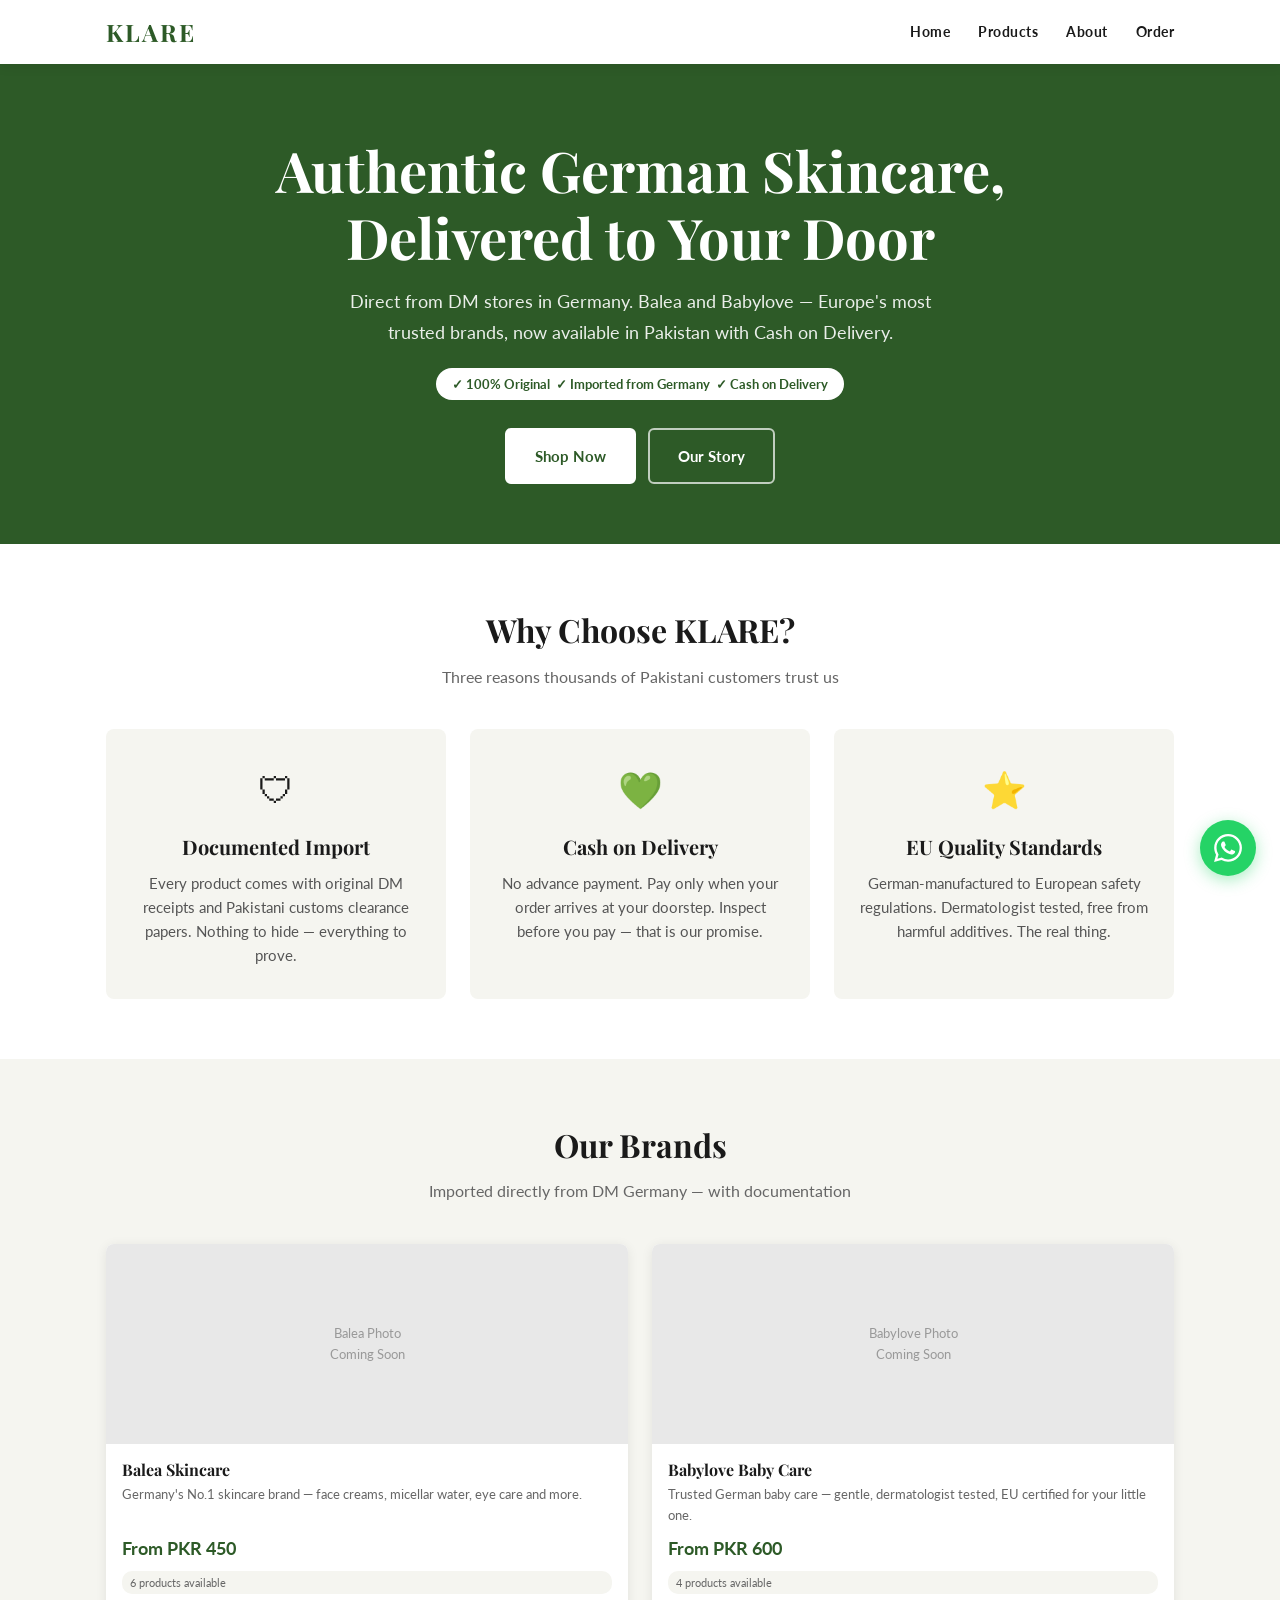
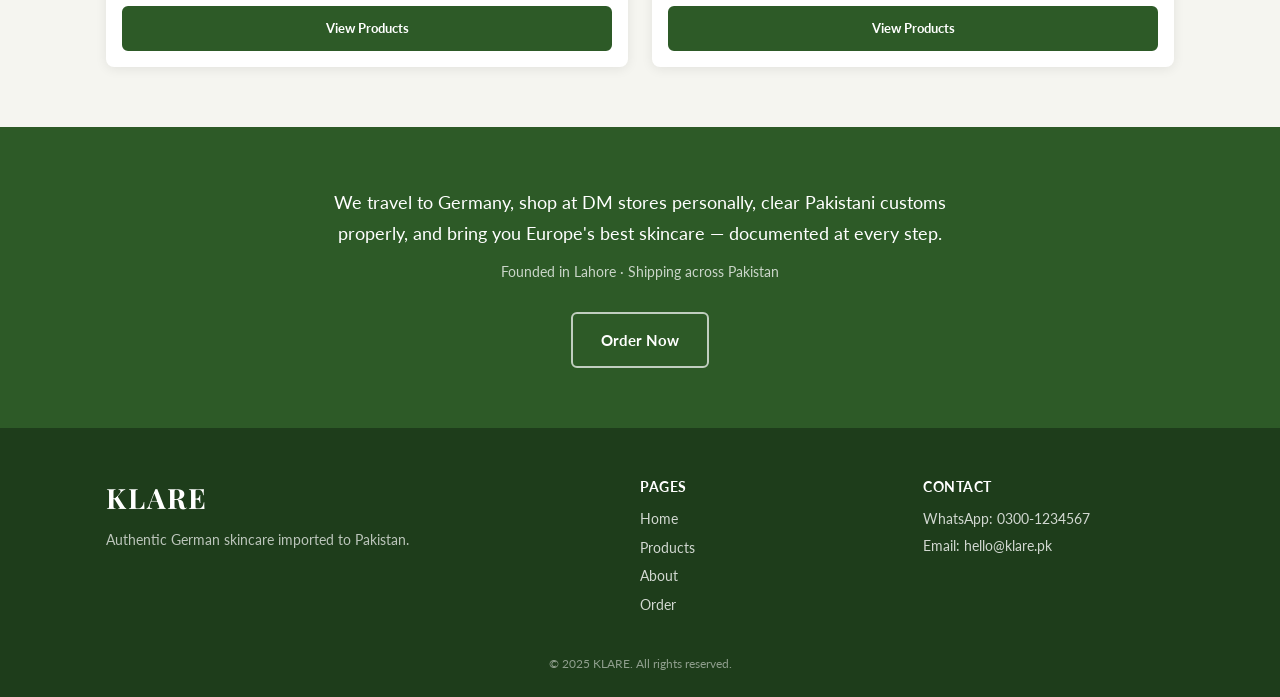
==== index.html @ 055aa3ca "Complete KLARE website — all pages built 6 HTML pages, full CSS design system, and JS interactions f" ====
<!DOCTYPE html>
<html lang="en">
<head>
  <meta charset="UTF-8">
  <meta name="viewport" content="width=device-width, initial-scale=1.0">
  <meta name="description" content="Buy authentic German skincare and baby care in Pakistan. Balea and Babylove imported from DM Germany. Cash on delivery nationwide.">
  <title>KLARE — Authentic German Skincare in Pakistan</title>
  <link rel="stylesheet" href="css/style.css">
</head>
<body>

  <!-- HEADER -->
  <header>
    <div class="container" style="display:flex;align-items:center;justify-content:space-between;height:64px">
      <a href="index.html" class="logo">KLARE</a>
      <nav class="desktop-nav">
        <a href="index.html">Home</a>
        <a href="products.html">Products</a>
        <a href="about.html">About</a>
        <a href="order.html">Order</a>
      </nav>
      <button class="hamburger" aria-label="Menu">&#9776;</button>
    </div>
  </header>
  <nav class="mobile-nav">
    <button class="menu-close">&#x2715;</button>
    <a href="index.html">Home</a>
    <a href="products.html">Products</a>
    <a href="about.html">About</a>
    <a href="order.html">Order Now</a>
  </nav>

  <main>

    <!-- HERO -->
    <section class="hero">
      <div class="container">
        <h1>Authentic German Skincare,<br>Delivered to Your Door</h1>
        <p>Direct from DM stores in Germany. Balea and Babylove — Europe's most trusted brands, now available in Pakistan with Cash on Delivery.</p>
        <div class="badge">&#10003; 100% Original &nbsp;&#10003; Imported from Germany &nbsp;&#10003; Cash on Delivery</div>
        <div class="btn-row">
          <a href="products.html" class="btn-primary" style="background:white;color:var(--green);border-color:white;">Shop Now</a>
          <a href="about.html" class="btn-secondary white-border">Our Story</a>
        </div>
      </div>
    </section>

    <!-- WHY KLARE -->
    <section class="section">
      <div class="container">
        <h2 class="section-heading">Why Choose KLARE?</h2>
        <p class="section-sub">Three reasons thousands of Pakistani customers trust us</p>
        <div class="why-grid">
          <div class="why-card">
            <div class="why-icon">&#128737;</div>
            <h3>Documented Import</h3>
            <p>Every product comes with original DM receipts and Pakistani customs clearance papers. Nothing to hide — everything to prove.</p>
          </div>
          <div class="why-card">
            <div class="why-icon">&#128154;</div>
            <h3>Cash on Delivery</h3>
            <p>No advance payment. Pay only when your order arrives at your doorstep. Inspect before you pay — that is our promise.</p>
          </div>
          <div class="why-card">
            <div class="why-icon">&#11088;</div>
            <h3>EU Quality Standards</h3>
            <p>German-manufactured to European safety regulations. Dermatologist tested, free from harmful additives. The real thing.</p>
          </div>
        </div>
      </div>
    </section>

    <!-- FEATURED PRODUCTS -->
    <section class="section" style="background:var(--grey);padding:60px 0;">
      <div class="container">
        <h2 class="section-heading">Our Brands</h2>
        <p class="section-sub">Imported directly from DM Germany — with documentation</p>
        <div class="grid-2">
          <div class="product-card">
            <div class="img-placeholder">Balea&nbsp;Photo<br>Coming&nbsp;Soon</div>
            <div class="card-body">
              <h3>Balea Skincare</h3>
              <p class="desc">Germany's No.1 skincare brand — face creams, micellar water, eye care and more.</p>
              <div class="price">From PKR 450</div>
              <span class="badge-small">6 products available</span>
              <a href="product-balea.html" class="btn-primary">View Products</a>
            </div>
          </div>
          <div class="product-card">
            <div class="img-placeholder">Babylove&nbsp;Photo<br>Coming&nbsp;Soon</div>
            <div class="card-body">
              <h3>Babylove Baby Care</h3>
              <p class="desc">Trusted German baby care — gentle, dermatologist tested, EU certified for your little one.</p>
              <div class="price">From PKR 600</div>
              <span class="badge-small">4 products available</span>
              <a href="product-babylove.html" class="btn-primary">View Products</a>
            </div>
          </div>
        </div>
      </div>
    </section>

    <!-- BRAND STRIP -->
    <section class="brand-strip">
      <div class="container">
        <p>We travel to Germany, shop at DM stores personally, clear Pakistani customs properly, and bring you Europe's best skincare — documented at every step.</p>
        <p class="sub">Founded in Lahore &middot; Shipping across Pakistan</p>
        <a href="order.html" class="btn-secondary white-border">Order Now</a>
      </div>
    </section>

  </main>

  <!-- FOOTER -->
  <footer>
    <div class="container">
      <div class="footer-grid">
        <div>
          <div class="logo" style="color:white;font-size:28px;margin-bottom:8px">KLARE</div>
          <p style="opacity:0.7;font-size:14px">Authentic German skincare imported to Pakistan.</p>
        </div>
        <div>
          <strong>Pages</strong>
          <a href="index.html" style="display:block;margin-bottom:6px;font-size:14px">Home</a>
          <a href="products.html" style="display:block;margin-bottom:6px;font-size:14px">Products</a>
          <a href="about.html" style="display:block;margin-bottom:6px;font-size:14px">About</a>
          <a href="order.html" style="display:block;margin-bottom:6px;font-size:14px">Order</a>
        </div>
        <div>
          <strong>Contact</strong>
          <p style="font-size:14px;opacity:0.8;margin-bottom:4px">WhatsApp: 0300-1234567</p>
          <p style="font-size:14px;opacity:0.8">Email: hello@klare.pk</p>
        </div>
      </div>
      <p style="opacity:0.5;font-size:12px;margin-top:0;text-align:center">&copy; 2025 KLARE. All rights reserved.</p>
    </div>
  </footer>

  <!-- WHATSAPP BUTTON -->
  <a href="https://wa.me/923001234567" class="whatsapp-btn" target="_blank" rel="noopener" aria-label="Chat on WhatsApp">
    <svg width="28" height="28" viewBox="0 0 24 24" fill="white"><path d="M17.472 14.382c-.297-.149-1.758-.867-2.03-.967-.273-.099-.471-.148-.67.15-.197.297-.767.966-.94 1.164-.173.199-.347.223-.644.075-.297-.15-1.255-.463-2.39-1.475-.883-.788-1.48-1.761-1.653-2.059-.173-.297-.018-.458.13-.606.134-.133.298-.347.446-.52.149-.174.198-.298.298-.497.099-.198.05-.371-.025-.52-.075-.149-.669-1.612-.916-2.207-.242-.579-.487-.5-.669-.51-.173-.008-.371-.01-.57-.01-.198 0-.52.074-.792.372-.272.297-1.04 1.016-1.04 2.479 0 1.462 1.065 2.875 1.213 3.074.149.198 2.096 3.2 5.077 4.487.709.306 1.262.489 1.694.625.712.227 1.36.195 1.871.118.571-.085 1.758-.719 2.006-1.413.248-.694.248-1.289.173-1.413-.074-.124-.272-.198-.57-.347m-5.421 7.403h-.004a9.87 9.87 0 01-5.031-1.378l-.361-.214-3.741.982.998-3.648-.235-.374a9.86 9.86 0 01-1.51-5.26c.001-5.45 4.436-9.884 9.888-9.884 2.64 0 5.122 1.03 6.988 2.898a9.825 9.825 0 012.893 6.994c-.003 5.45-4.437 9.884-9.885 9.884m8.413-18.297A11.815 11.815 0 0012.05 0C5.495 0 .16 5.335.157 11.892c0 2.096.547 4.142 1.588 5.945L.057 24l6.305-1.654a11.882 11.882 0 005.683 1.448h.005c6.554 0 11.89-5.335 11.893-11.893a11.821 11.821 0 00-3.48-8.413z"/></svg>
  </a>

  <script src="js/main.js"></script>
</body>
</html>
---- css/style.css ----
@import url('https://fonts.googleapis.com/css2?family=Playfair+Display:wght@400;700&family=Lato:wght@400;700&display=swap');

/* ── Variables ── */
:root {
  --green: #2D5A27;
  --green-dark: #1e3d1b;
  --white: #FFFFFF;
  --grey: #F5F5F0;
  --dark: #1A1A1A;
  --shadow: 0 2px 12px rgba(0,0,0,0.08);
}

/* ── Base ── */
*, *::before, *::after { box-sizing: border-box; }

body {
  font-family: 'Lato', sans-serif;
  color: var(--dark);
  background: var(--white);
  margin: 0;
  font-size: 16px;
  line-height: 1.6;
}

img { max-width: 100%; display: block; }
a { color: inherit; text-decoration: none; }
h1, h2, h3 { font-family: 'Playfair Display', serif; }

/* ── Container ── */
.container {
  max-width: 1100px;
  margin: 0 auto;
  padding: 0 16px;
}

/* ── Header ── */
header {
  position: fixed;
  top: 0; left: 0; right: 0;
  background: var(--white);
  box-shadow: var(--shadow);
  height: 64px;
  z-index: 100;
}

.logo {
  font-family: 'Playfair Display', serif;
  font-size: 24px;
  font-weight: 700;
  color: var(--green);
  letter-spacing: 2px;
}

.desktop-nav { display: none; }
.desktop-nav a {
  margin-left: 28px;
  font-weight: 700;
  font-size: 14px;
  letter-spacing: 0.5px;
  color: var(--dark);
  transition: color 0.2s;
}
.desktop-nav a:hover { color: var(--green); }

.hamburger {
  background: none;
  border: none;
  font-size: 24px;
  cursor: pointer;
  color: var(--dark);
  padding: 8px;
  min-height: 44px;
  min-width: 44px;
  display: flex;
  align-items: center;
  justify-content: center;
}

/* ── Mobile nav overlay ── */
.mobile-nav {
  display: none;
  position: fixed;
  inset: 0;
  background: var(--white);
  z-index: 999;
  flex-direction: column;
  align-items: center;
  justify-content: center;
  gap: 32px;
}
.mobile-nav a {
  font-family: 'Playfair Display', serif;
  font-size: 28px;
  font-weight: 700;
  color: var(--dark);
}
.mobile-nav a:hover { color: var(--green); }
.menu-close {
  position: absolute;
  top: 20px; right: 24px;
  background: none;
  border: none;
  font-size: 28px;
  cursor: pointer;
  color: var(--dark);
  min-height: 44px;
  min-width: 44px;
}

body.menu-open .mobile-nav { display: flex; }
body.menu-open { overflow: hidden; }

@media (min-width: 768px) {
  .hamburger { display: none; }
  .desktop-nav { display: flex; align-items: center; }
}

/* ── Footer ── */
footer {
  background: var(--green-dark);
  color: var(--white);
  padding: 48px 0 24px;
}
footer a { opacity: 0.8; transition: opacity 0.2s; }
footer a:hover { opacity: 1; }
footer strong { display: block; margin-bottom: 10px; font-size: 14px; letter-spacing: 0.5px; text-transform: uppercase; }
footer p { margin: 0; }

.footer-grid {
  display: grid;
  grid-template-columns: 1fr;
  gap: 32px;
  margin-bottom: 32px;
}
@media (min-width: 768px) {
  .footer-grid { grid-template-columns: 2fr 1fr 1fr; }
}

/* ── WhatsApp floating button ── */
.whatsapp-btn {
  position: fixed;
  bottom: 24px; right: 24px;
  background: #25D366;
  width: 56px; height: 56px;
  border-radius: 50%;
  display: flex;
  align-items: center;
  justify-content: center;
  box-shadow: 0 4px 16px rgba(37,211,102,0.4);
  z-index: 200;
  transition: transform 0.2s, box-shadow 0.2s;
}
.whatsapp-btn:hover {
  transform: scale(1.08);
  box-shadow: 0 6px 20px rgba(37,211,102,0.5);
}

/* ── Buttons ── */
.btn-primary {
  background: var(--green);
  color: var(--white);
  padding: 14px 28px;
  border-radius: 6px;
  font-weight: 700;
  font-family: 'Lato', sans-serif;
  font-size: 15px;
  display: inline-block;
  border: 2px solid var(--green);
  cursor: pointer;
  min-height: 44px;
  transition: background 0.2s, transform 0.1s;
  text-align: center;
}
.btn-primary:hover { background: var(--green-dark); border-color: var(--green-dark); }

.btn-secondary {
  background: transparent;
  color: var(--green);
  padding: 14px 28px;
  border-radius: 6px;
  font-weight: 700;
  font-family: 'Lato', sans-serif;
  font-size: 15px;
  display: inline-block;
  border: 2px solid var(--green);
  cursor: pointer;
  min-height: 44px;
  transition: background 0.2s, color 0.2s;
  text-align: center;
}
.btn-secondary:hover { background: var(--green); color: var(--white); }

.btn-secondary.white-border {
  color: var(--white);
  border-color: rgba(255,255,255,0.7);
}
.btn-secondary.white-border:hover { background: var(--white); color: var(--green); }

/* ── Page offset for fixed header ── */
main { padding-top: 64px; }

/* ── Hero ── */
.hero {
  background: var(--green);
  color: var(--white);
  padding: 72px 0 60px;
  text-align: center;
}
.hero h1 {
  font-size: 36px;
  margin: 0 0 16px;
  line-height: 1.2;
}
.hero p {
  font-size: 18px;
  opacity: 0.9;
  max-width: 600px;
  margin: 0 auto;
  line-height: 1.7;
}
.hero .badge {
  display: inline-block;
  background: var(--white);
  color: var(--green);
  border-radius: 20px;
  padding: 6px 16px;
  font-size: 13px;
  font-weight: 700;
  margin-top: 20px;
}
.btn-row {
  margin-top: 28px;
  display: flex;
  flex-wrap: wrap;
  gap: 12px;
  justify-content: center;
}

@media (min-width: 768px) {
  .hero h1 { font-size: 56px; }
}

/* ── Sections ── */
.section { padding: 60px 0; }
.section-heading {
  font-size: 32px;
  text-align: center;
  margin: 0 0 8px;
}
.section-sub {
  text-align: center;
  color: #666;
  margin: 0 0 40px;
  font-size: 16px;
}

/* ── Why grid ── */
.why-grid {
  display: grid;
  grid-template-columns: 1fr;
  gap: 24px;
}
@media (min-width: 768px) {
  .why-grid { grid-template-columns: repeat(3, 1fr); }
}
.why-card {
  text-align: center;
  padding: 32px 24px;
  background: var(--grey);
  border-radius: 8px;
}
.why-icon { font-size: 36px; margin-bottom: 12px; }
.why-card h3 { font-size: 20px; margin: 0 0 8px; }
.why-card p { margin: 0; color: #555; font-size: 15px; }

/* ── Cards grids ── */
.grid-2 {
  display: grid;
  grid-template-columns: 1fr 1fr;
  gap: 16px;
}
.grid-3 {
  display: grid;
  grid-template-columns: 1fr 1fr;
  gap: 16px;
}
@media (min-width: 768px) {
  .grid-3 { grid-template-columns: repeat(3, 1fr); }
  .grid-2 { gap: 24px; }
}

/* ── Product card ── */
.product-card {
  background: var(--white);
  border-radius: 8px;
  box-shadow: var(--shadow);
  overflow: hidden;
  display: flex;
  flex-direction: column;
}
.product-card .img-placeholder {
  background: #e8e8e8;
  height: 200px;
  display: flex;
  align-items: center;
  justify-content: center;
  color: #999;
  font-size: 13px;
  text-align: center;
  padding: 8px;
}
.product-card .card-body {
  padding: 16px;
  display: flex;
  flex-direction: column;
  flex: 1;
}
.product-card h3 {
  font-size: 16px;
  margin: 0 0 4px;
  line-height: 1.3;
}
.product-card .desc {
  font-size: 13px;
  color: #666;
  margin: 0 0 8px;
  flex: 1;
}
.product-card .price {
  color: var(--green);
  font-weight: 700;
  font-size: 18px;
  margin: 0 0 8px;
}
.badge-small {
  font-size: 11px;
  background: var(--grey);
  color: #666;
  padding: 3px 8px;
  border-radius: 10px;
  display: inline-block;
  margin-bottom: 12px;
}
.product-card .btn-primary { font-size: 13px; padding: 10px 16px; width: 100%; }

/* ── Brand strip ── */
.brand-strip {
  background: var(--green);
  color: var(--white);
  padding: 60px 0;
  text-align: center;
}
.brand-strip p {
  max-width: 640px;
  margin: 0 auto 12px;
  font-size: 18px;
  line-height: 1.7;
}
.brand-strip .sub {
  opacity: 0.75;
  font-size: 14px;
  margin-bottom: 28px;
}

/* ── Brand banner ── */
.brand-banner {
  background: var(--green);
  color: var(--white);
  padding: 48px 0;
  text-align: center;
}
.brand-banner h1 {
  font-size: 48px;
  margin: 0 0 8px;
}
.brand-banner p { opacity: 0.85; font-size: 18px; margin: 0; }

/* ── Page header (generic) ── */
.page-header {
  background: var(--grey);
  padding: 48px 0 32px;
  text-align: center;
}
.page-header h1 { font-size: 36px; margin: 0 0 12px; }
.page-header p { color: #555; max-width: 640px; margin: 0 auto; }

/* ── Filter tabs ── */
.filter-tabs {
  display: flex;
  gap: 8px;
  flex-wrap: wrap;
  margin-bottom: 32px;
}
.filter-tab {
  padding: 8px 20px;
  border-radius: 20px;
  border: 1px solid var(--green);
  color: var(--green);
  cursor: pointer;
  font-size: 14px;
  font-weight: 700;
  background: transparent;
  font-family: 'Lato', sans-serif;
  min-height: 44px;
  transition: background 0.2s, color 0.2s;
}
.filter-tab:hover, .filter-tab.active {
  background: var(--green);
  color: var(--white);
}

/* ── Order form ── */
.form-layout {
  display: grid;
  grid-template-columns: 1fr;
  gap: 40px;
}
@media (min-width: 768px) {
  .form-layout { grid-template-columns: 2fr 1fr; }
}

.form-group { margin-bottom: 20px; }
.form-group label {
  display: block;
  font-weight: 700;
  margin-bottom: 6px;
  font-size: 14px;
}
.form-group input,
.form-group select,
.form-group textarea {
  width: 100%;
  padding: 12px;
  border: 1px solid #ddd;
  border-radius: 6px;
  font-size: 16px;
  font-family: 'Lato', sans-serif;
  color: var(--dark);
  background: var(--white);
  transition: border-color 0.2s;
}
.form-group input:focus,
.form-group select:focus,
.form-group textarea:focus {
  outline: none;
  border-color: var(--green);
}
.form-group textarea { min-height: 100px; resize: vertical; }

.submit-btn {
  width: 100%;
  min-height: 56px;
  font-size: 18px;
  margin-top: 8px;
}

.sidebar-box {
  background: var(--grey);
  border-radius: 8px;
  padding: 24px;
  margin-bottom: 20px;
}
.sidebar-box h3 {
  font-size: 16px;
  margin: 0 0 12px;
}
.sidebar-box ul {
  margin: 0;
  padding: 0;
  list-style: none;
}
.sidebar-box ul li {
  padding: 4px 0;
  font-size: 14px;
  color: #555;
}
.sidebar-box ul li::before { content: '✓ '; color: var(--green); font-weight: 700; }
.sidebar-box p { margin: 0 0 8px; font-size: 14px; color: #555; }

.order-confirm {
  display: none;
  background: #e8f5e9;
  border: 1px solid var(--green);
  border-radius: 8px;
  padding: 24px;
  text-align: center;
  margin-top: 24px;
}
.order-confirm.show { display: block; }
.order-confirm h3 { color: var(--green); margin: 0 0 8px; }

/* ── About page ── */
.timeline { display: flex; flex-direction: column; gap: 24px; }
.timeline-step { display: flex; gap: 16px; align-items: flex-start; }
.step-number {
  width: 36px; height: 36px;
  background: var(--green);
  color: var(--white);
  border-radius: 50%;
  display: flex;
  align-items: center;
  justify-content: center;
  font-weight: 700;
  font-size: 16px;
  flex-shrink: 0;
}
.step-content h3 { margin: 0 0 4px; font-size: 18px; }
.step-content p { margin: 0; color: #555; font-size: 15px; }

.proof-grid {
  display: grid;
  grid-template-columns: 1fr;
  gap: 24px;
}
@media (min-width: 768px) {
  .proof-grid { grid-template-columns: repeat(3, 1fr); }
}
.proof-card { text-align: center; padding: 8px 0; }
.proof-img {
  background: #e0e0e0;
  height: 180px;
  border-radius: 6px;
  display: flex;
  align-items: center;
  justify-content: center;
  color: #999;
  font-size: 13px;
  cursor: pointer;
  margin-bottom: 12px;
  transition: opacity 0.2s;
}
.proof-img:hover { opacity: 0.85; }
.proof-card h3 { font-size: 16px; margin: 0 0 6px; }
.proof-card p { font-size: 14px; color: #555; margin: 0; }

.stats-grid {
  display: grid;
  grid-template-columns: 1fr 1fr;
  gap: 16px;
}
@media (min-width: 768px) {
  .stats-grid { grid-template-columns: repeat(4, 1fr); }
}
.stat-box {
  text-align: center;
  padding: 32px 16px;
  background: var(--grey);
  border-radius: 8px;
}
.stat-number {
  font-family: 'Playfair Display', serif;
  font-size: 40px;
  color: var(--green);
  display: block;
  line-height: 1.1;
}
.stat-label { font-size: 14px; color: #555; margin-top: 4px; display: block; }

.faq-list { max-width: 760px; margin: 0 auto; }
.faq-item { border-bottom: 1px solid #eee; padding: 16px 0; }
.faq-question {
  font-weight: 700;
  cursor: pointer;
  display: flex;
  justify-content: space-between;
  align-items: center;
  font-size: 16px;
  gap: 12px;
}
.faq-toggle { font-size: 20px; color: var(--green); flex-shrink: 0; transition: transform 0.2s; }
.faq-item.open .faq-toggle { transform: rotate(45deg); }
.faq-answer {
  display: none;
  padding-top: 12px;
  color: #555;
  line-height: 1.7;
  font-size: 15px;
}
.faq-answer.open { display: block; }

/* ── Lightbox ── */
.lightbox {
  position: fixed;
  inset: 0;
  background: rgba(0,0,0,0.85);
  z-index: 1000;
  display: none;
  align-items: center;
  justify-content: center;
}
.lightbox.open { display: flex; }
.lightbox img {
  max-width: 90vw;
  max-height: 80vh;
  border-radius: 4px;
}
.lightbox-close {
  position: absolute;
  top: 20px; right: 24px;
  color: var(--white);
  font-size: 32px;
  cursor: pointer;
  line-height: 1;
  min-height: 44px;
  min-width: 44px;
  display: flex;
  align-items: center;
  justify-content: center;
}

/* ── About hero ── */
.about-hero {
  background: var(--green);
  color: var(--white);
  padding: 64px 0;
  text-align: center;
}
.about-hero h1 { font-size: 32px; margin: 0 0 20px; line-height: 1.2; }
.about-hero p { max-width: 680px; margin: 0 auto 16px; opacity: 0.9; font-size: 16px; line-height: 1.7; }
@media (min-width: 768px) {
  .about-hero h1 { font-size: 44px; }
}

/* ── Contact section ── */
.contact-section {
  background: var(--grey);
  padding: 60px 0;
  text-align: center;
}
.contact-section h2 { margin: 0 0 8px; }
.contact-section p { color: #555; margin: 0 0 24px; }
.contact-details { font-size: 16px; color: #444; margin-bottom: 28px; }
.contact-details span { display: block; margin-bottom: 4px; }

/* ── Utilities ── */
.text-green { color: var(--green); }
.text-center { text-align: center; }
.mt-8 { margin-top: 8px; }
.mt-16 { margin-top: 16px; }
.mt-24 { margin-top: 24px; }
.mb-0 { margin-bottom: 0; }
.note { font-size: 13px; color: #888; text-align: center; margin-bottom: 8px; }
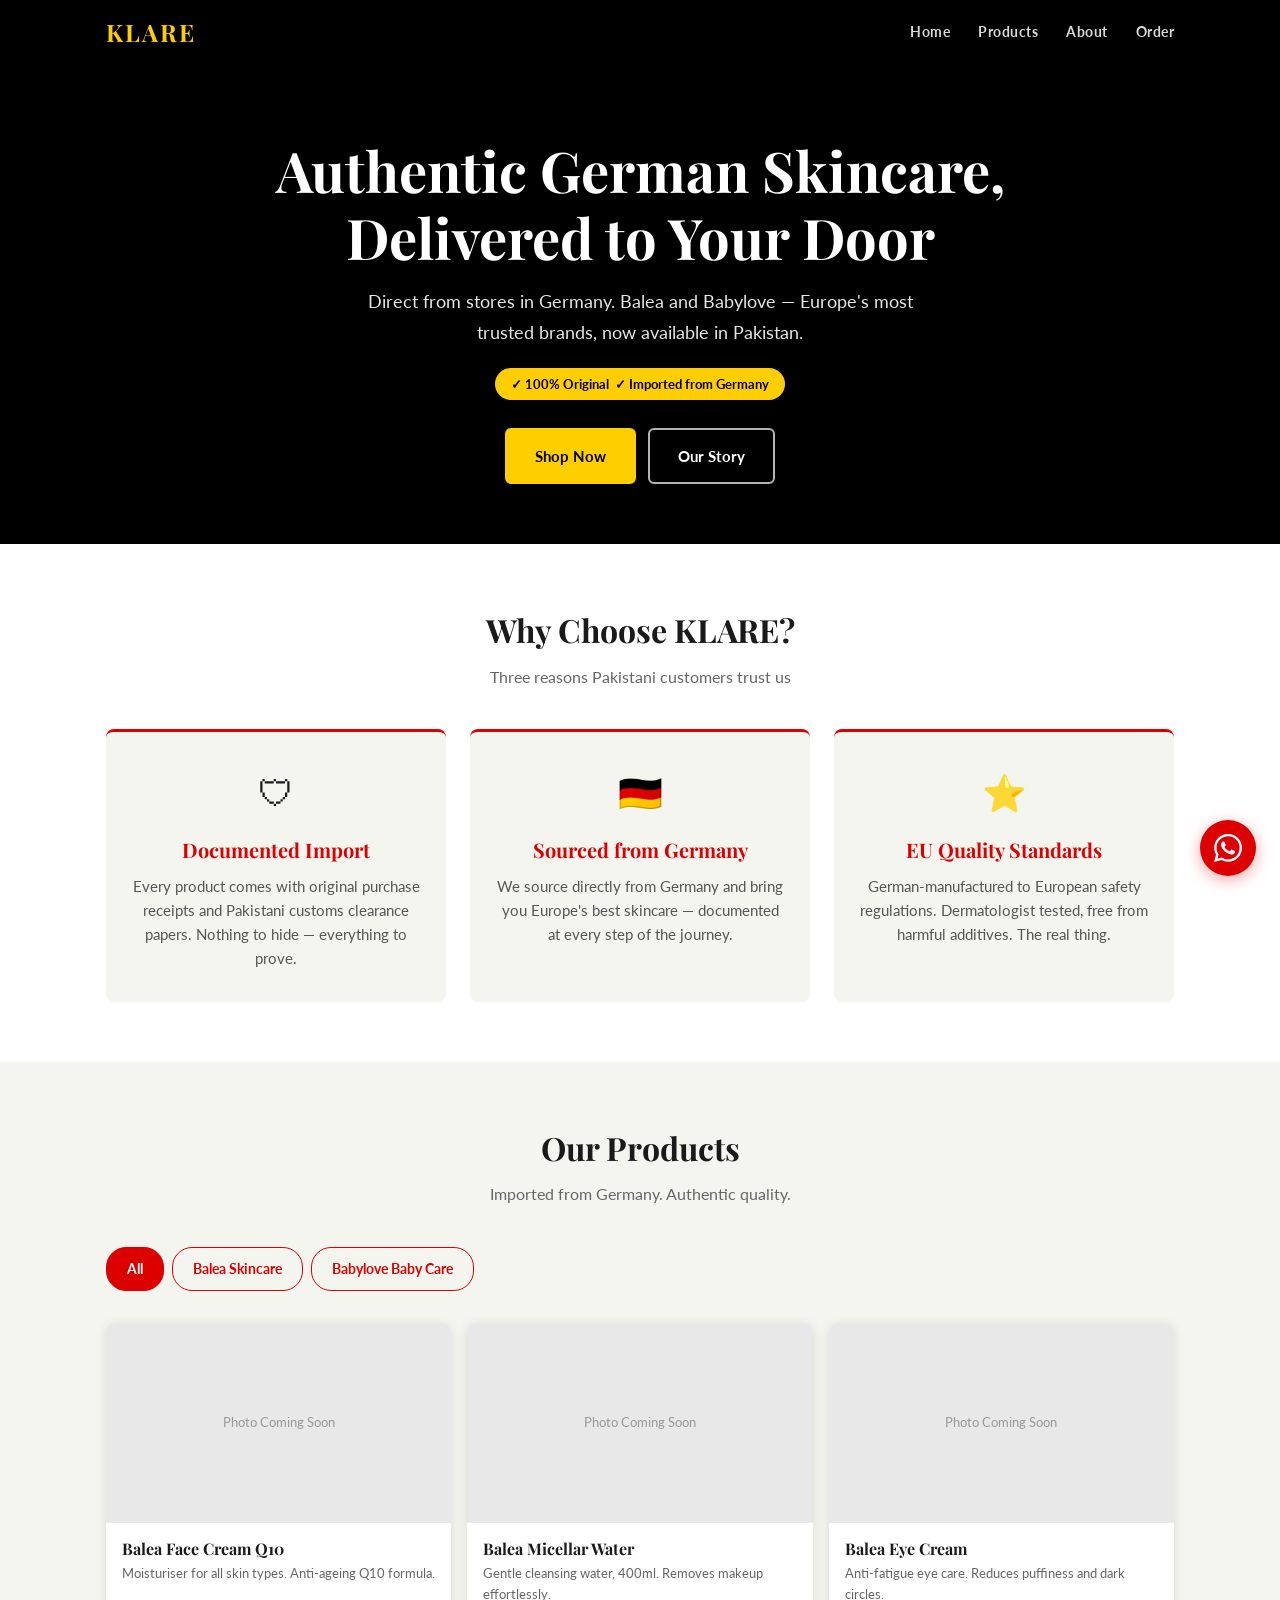
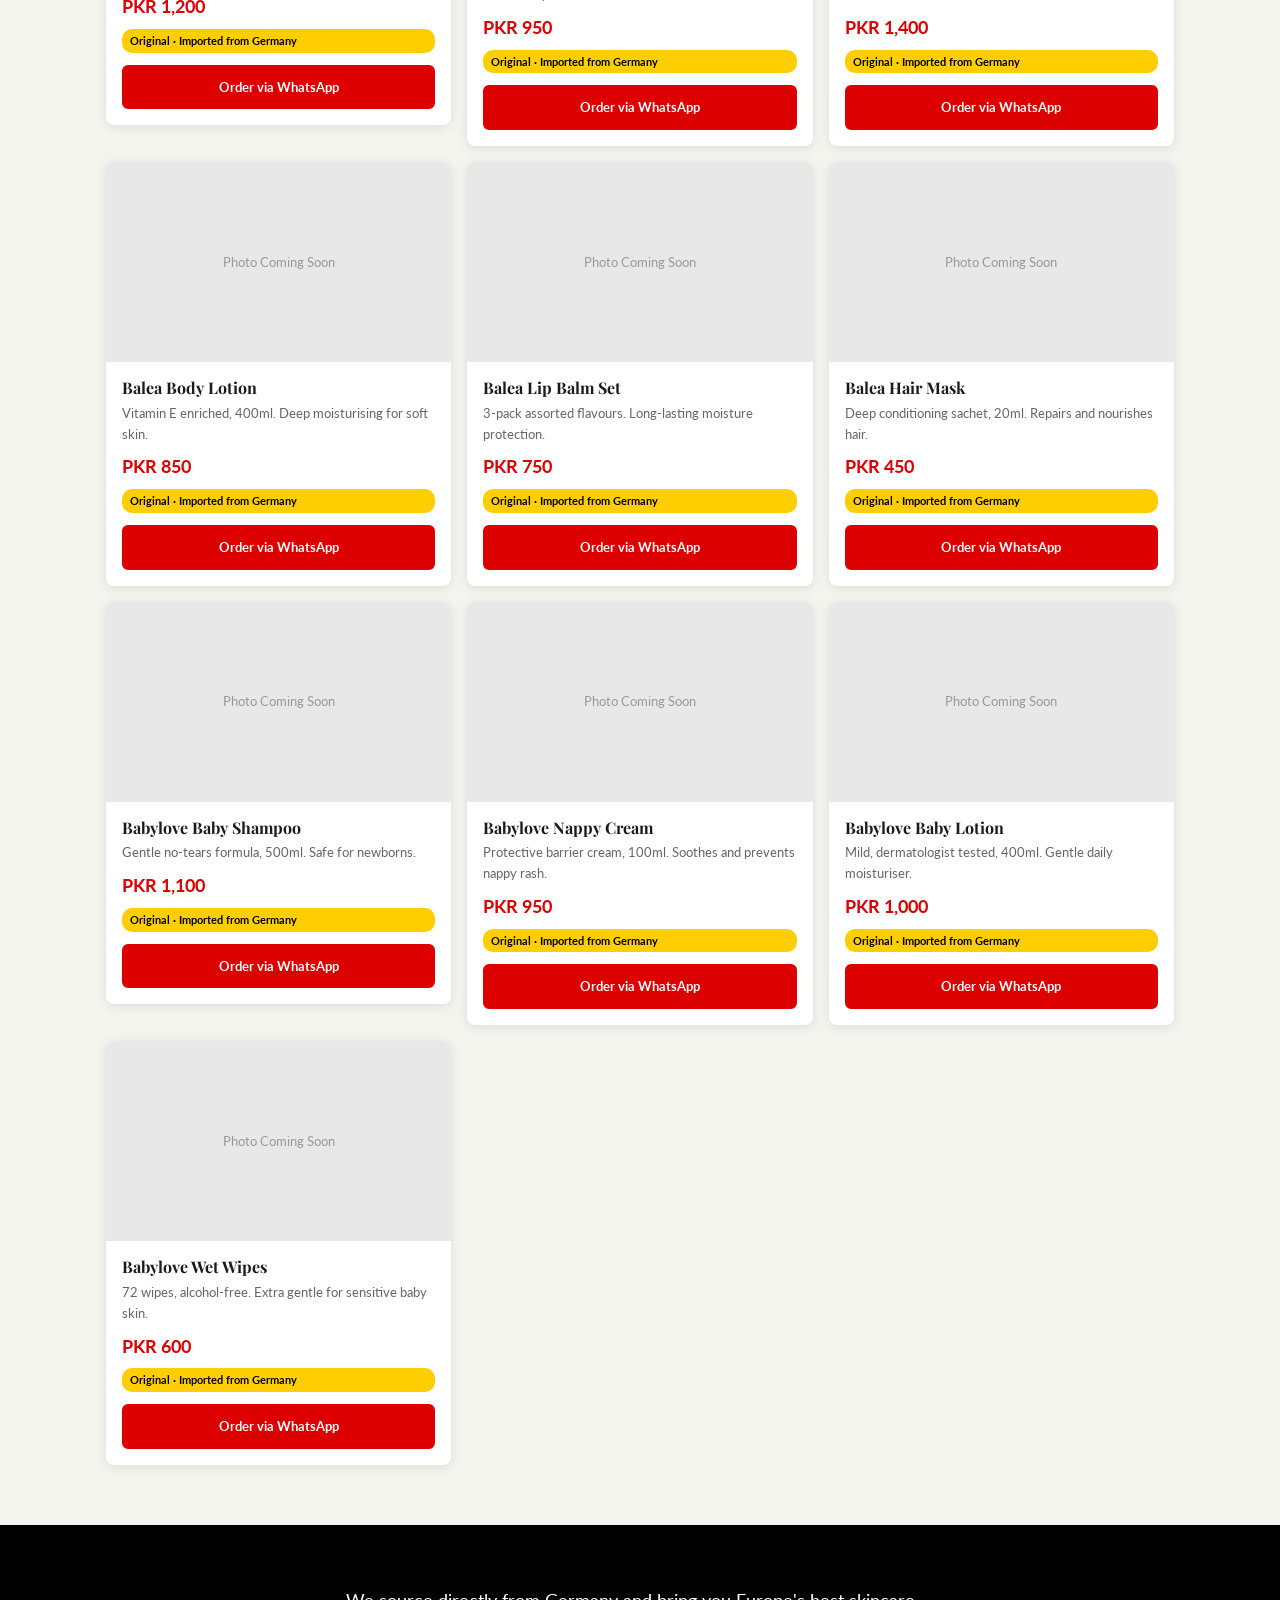
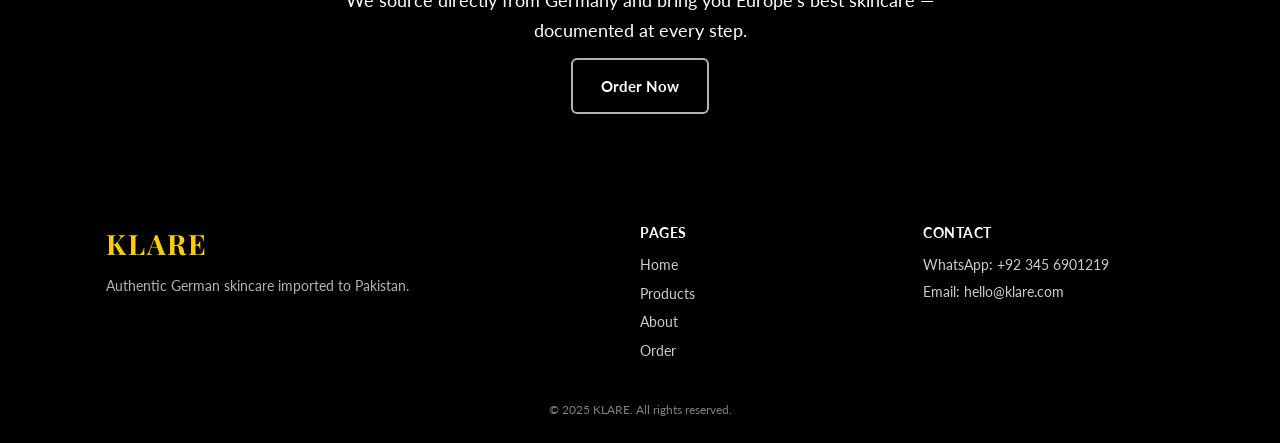
==== commit 8265ae99: "German colours, removed COD, updated products homepage, new phone number, brand refresh Co-Authored-" ====
--- a/index.html
+++ b/index.html
@@ -3,7 +3,7 @@
 <head>
   <meta charset="UTF-8">
   <meta name="viewport" content="width=device-width, initial-scale=1.0">
-  <meta name="description" content="Buy authentic German skincare and baby care in Pakistan. Balea and Babylove imported from DM Germany. Cash on delivery nationwide.">
+  <meta name="description" content="Buy authentic German skincare and baby care in Pakistan. Balea and Babylove imported from Germany. Nationwide delivery.">
   <title>KLARE — Authentic German Skincare in Pakistan</title>
   <link rel="stylesheet" href="css/style.css">
 </head>
@@ -36,10 +36,10 @@
     <section class="hero">
       <div class="container">
         <h1>Authentic German Skincare,<br>Delivered to Your Door</h1>
-        <p>Direct from DM stores in Germany. Balea and Babylove — Europe's most trusted brands, now available in Pakistan with Cash on Delivery.</p>
-        <div class="badge">&#10003; 100% Original &nbsp;&#10003; Imported from Germany &nbsp;&#10003; Cash on Delivery</div>
+        <p>Direct from stores in Germany. Balea and Babylove — Europe's most trusted brands, now available in Pakistan.</p>
+        <div class="badge">&#10003; 100% Original &nbsp;&#10003; Imported from Germany</div>
         <div class="btn-row">
-          <a href="products.html" class="btn-primary" style="background:white;color:var(--green);border-color:white;">Shop Now</a>
+          <a href="products.html" class="btn-primary" style="background:var(--gold);color:var(--black);border-color:var(--gold);">Shop Now</a>
           <a href="about.html" class="btn-secondary white-border">Our Story</a>
         </div>
       </div>
@@ -49,17 +49,17 @@
     <section class="section">
       <div class="container">
         <h2 class="section-heading">Why Choose KLARE?</h2>
-        <p class="section-sub">Three reasons thousands of Pakistani customers trust us</p>
+        <p class="section-sub">Three reasons Pakistani customers trust us</p>
         <div class="why-grid">
           <div class="why-card">
             <div class="why-icon">&#128737;</div>
             <h3>Documented Import</h3>
-            <p>Every product comes with original DM receipts and Pakistani customs clearance papers. Nothing to hide — everything to prove.</p>
+            <p>Every product comes with original purchase receipts and Pakistani customs clearance papers. Nothing to hide — everything to prove.</p>
           </div>
           <div class="why-card">
-            <div class="why-icon">&#128154;</div>
-            <h3>Cash on Delivery</h3>
-            <p>No advance payment. Pay only when your order arrives at your doorstep. Inspect before you pay — that is our promise.</p>
+            <div class="why-icon">&#127465;&#127466;</div>
+            <h3>Sourced from Germany</h3>
+            <p>We source directly from Germany and bring you Europe's best skincare — documented at every step of the journey.</p>
           </div>
           <div class="why-card">
             <div class="why-icon">&#11088;</div>
@@ -70,41 +70,141 @@
       </div>
     </section>
 
-    <!-- FEATURED PRODUCTS -->
+    <!-- ALL PRODUCTS -->
     <section class="section" style="background:var(--grey);padding:60px 0;">
       <div class="container">
-        <h2 class="section-heading">Our Brands</h2>
-        <p class="section-sub">Imported directly from DM Germany — with documentation</p>
-        <div class="grid-2">
-          <div class="product-card">
-            <div class="img-placeholder">Balea&nbsp;Photo<br>Coming&nbsp;Soon</div>
-            <div class="card-body">
-              <h3>Balea Skincare</h3>
-              <p class="desc">Germany's No.1 skincare brand — face creams, micellar water, eye care and more.</p>
-              <div class="price">From PKR 450</div>
-              <span class="badge-small">6 products available</span>
-              <a href="product-balea.html" class="btn-primary">View Products</a>
-            </div>
-          </div>
-          <div class="product-card">
-            <div class="img-placeholder">Babylove&nbsp;Photo<br>Coming&nbsp;Soon</div>
-            <div class="card-body">
-              <h3>Babylove Baby Care</h3>
-              <p class="desc">Trusted German baby care — gentle, dermatologist tested, EU certified for your little one.</p>
-              <div class="price">From PKR 600</div>
-              <span class="badge-small">4 products available</span>
-              <a href="product-babylove.html" class="btn-primary">View Products</a>
-            </div>
-          </div>
-        </div>
+        <h2 class="section-heading">Our Products</h2>
+        <p class="section-sub">Imported from Germany. Authentic quality.</p>
+
+        <!-- FILTER TABS -->
+        <div class="filter-tabs">
+          <button class="filter-tab active" data-filter="all">All</button>
+          <button class="filter-tab" data-filter="balea">Balea Skincare</button>
+          <button class="filter-tab" data-filter="babylove">Babylove Baby Care</button>
+        </div>
+
+        <div class="grid-3">
+
+          <!-- BALEA -->
+          <div><div class="product-card" data-category="balea">
+            <div class="img-placeholder">Photo Coming Soon</div>
+            <div class="card-body">
+              <h3>Balea Face Cream Q10</h3>
+              <p class="desc">Moisturiser for all skin types. Anti-ageing Q10 formula.</p>
+              <div class="price">PKR 1,200</div>
+              <span class="badge-small">Original &middot; Imported from Germany</span>
+              <a href="https://wa.me/923456901219?text=I%20want%20to%20order%3A%20Balea%20Face%20Cream%20Q10" class="btn-primary" target="_blank" rel="noopener">Order via WhatsApp</a>
+            </div>
+          </div></div>
+
+          <div><div class="product-card" data-category="balea">
+            <div class="img-placeholder">Photo Coming Soon</div>
+            <div class="card-body">
+              <h3>Balea Micellar Water</h3>
+              <p class="desc">Gentle cleansing water, 400ml. Removes makeup effortlessly.</p>
+              <div class="price">PKR 950</div>
+              <span class="badge-small">Original &middot; Imported from Germany</span>
+              <a href="https://wa.me/923456901219?text=I%20want%20to%20order%3A%20Balea%20Micellar%20Water" class="btn-primary" target="_blank" rel="noopener">Order via WhatsApp</a>
+            </div>
+          </div></div>
+
+          <div><div class="product-card" data-category="balea">
+            <div class="img-placeholder">Photo Coming Soon</div>
+            <div class="card-body">
+              <h3>Balea Eye Cream</h3>
+              <p class="desc">Anti-fatigue eye care. Reduces puffiness and dark circles.</p>
+              <div class="price">PKR 1,400</div>
+              <span class="badge-small">Original &middot; Imported from Germany</span>
+              <a href="https://wa.me/923456901219?text=I%20want%20to%20order%3A%20Balea%20Eye%20Cream" class="btn-primary" target="_blank" rel="noopener">Order via WhatsApp</a>
+            </div>
+          </div></div>
+
+          <div><div class="product-card" data-category="balea">
+            <div class="img-placeholder">Photo Coming Soon</div>
+            <div class="card-body">
+              <h3>Balea Body Lotion</h3>
+              <p class="desc">Vitamin E enriched, 400ml. Deep moisturising for soft skin.</p>
+              <div class="price">PKR 850</div>
+              <span class="badge-small">Original &middot; Imported from Germany</span>
+              <a href="https://wa.me/923456901219?text=I%20want%20to%20order%3A%20Balea%20Body%20Lotion" class="btn-primary" target="_blank" rel="noopener">Order via WhatsApp</a>
+            </div>
+          </div></div>
+
+          <div><div class="product-card" data-category="balea">
+            <div class="img-placeholder">Photo Coming Soon</div>
+            <div class="card-body">
+              <h3>Balea Lip Balm Set</h3>
+              <p class="desc">3-pack assorted flavours. Long-lasting moisture protection.</p>
+              <div class="price">PKR 750</div>
+              <span class="badge-small">Original &middot; Imported from Germany</span>
+              <a href="https://wa.me/923456901219?text=I%20want%20to%20order%3A%20Balea%20Lip%20Balm%20Set" class="btn-primary" target="_blank" rel="noopener">Order via WhatsApp</a>
+            </div>
+          </div></div>
+
+          <div><div class="product-card" data-category="balea">
+            <div class="img-placeholder">Photo Coming Soon</div>
+            <div class="card-body">
+              <h3>Balea Hair Mask</h3>
+              <p class="desc">Deep conditioning sachet, 20ml. Repairs and nourishes hair.</p>
+              <div class="price">PKR 450</div>
+              <span class="badge-small">Original &middot; Imported from Germany</span>
+              <a href="https://wa.me/923456901219?text=I%20want%20to%20order%3A%20Balea%20Hair%20Mask" class="btn-primary" target="_blank" rel="noopener">Order via WhatsApp</a>
+            </div>
+          </div></div>
+
+          <!-- BABYLOVE -->
+          <div><div class="product-card" data-category="babylove">
+            <div class="img-placeholder">Photo Coming Soon</div>
+            <div class="card-body">
+              <h3>Babylove Baby Shampoo</h3>
+              <p class="desc">Gentle no-tears formula, 500ml. Safe for newborns.</p>
+              <div class="price">PKR 1,100</div>
+              <span class="badge-small">Original &middot; Imported from Germany</span>
+              <a href="https://wa.me/923456901219?text=I%20want%20to%20order%3A%20Babylove%20Baby%20Shampoo" class="btn-primary" target="_blank" rel="noopener">Order via WhatsApp</a>
+            </div>
+          </div></div>
+
+          <div><div class="product-card" data-category="babylove">
+            <div class="img-placeholder">Photo Coming Soon</div>
+            <div class="card-body">
+              <h3>Babylove Nappy Cream</h3>
+              <p class="desc">Protective barrier cream, 100ml. Soothes and prevents nappy rash.</p>
+              <div class="price">PKR 950</div>
+              <span class="badge-small">Original &middot; Imported from Germany</span>
+              <a href="https://wa.me/923456901219?text=I%20want%20to%20order%3A%20Babylove%20Nappy%20Cream" class="btn-primary" target="_blank" rel="noopener">Order via WhatsApp</a>
+            </div>
+          </div></div>
+
+          <div><div class="product-card" data-category="babylove">
+            <div class="img-placeholder">Photo Coming Soon</div>
+            <div class="card-body">
+              <h3>Babylove Baby Lotion</h3>
+              <p class="desc">Mild, dermatologist tested, 400ml. Gentle daily moisturiser.</p>
+              <div class="price">PKR 1,000</div>
+              <span class="badge-small">Original &middot; Imported from Germany</span>
+              <a href="https://wa.me/923456901219?text=I%20want%20to%20order%3A%20Babylove%20Baby%20Lotion" class="btn-primary" target="_blank" rel="noopener">Order via WhatsApp</a>
+            </div>
+          </div></div>
+
+          <div><div class="product-card" data-category="babylove">
+            <div class="img-placeholder">Photo Coming Soon</div>
+            <div class="card-body">
+              <h3>Babylove Wet Wipes</h3>
+              <p class="desc">72 wipes, alcohol-free. Extra gentle for sensitive baby skin.</p>
+              <div class="price">PKR 600</div>
+              <span class="badge-small">Original &middot; Imported from Germany</span>
+              <a href="https://wa.me/923456901219?text=I%20want%20to%20order%3A%20Babylove%20Wet%20Wipes" class="btn-primary" target="_blank" rel="noopener">Order via WhatsApp</a>
+            </div>
+          </div></div>
+
+        </div><!-- /grid-3 -->
       </div>
     </section>
 
     <!-- BRAND STRIP -->
     <section class="brand-strip">
       <div class="container">
-        <p>We travel to Germany, shop at DM stores personally, clear Pakistani customs properly, and bring you Europe's best skincare — documented at every step.</p>
-        <p class="sub">Founded in Lahore &middot; Shipping across Pakistan</p>
+        <p>We source directly from Germany and bring you Europe's best skincare — documented at every step.</p>
         <a href="order.html" class="btn-secondary white-border">Order Now</a>
       </div>
     </section>
@@ -116,7 +216,7 @@
     <div class="container">
       <div class="footer-grid">
         <div>
-          <div class="logo" style="color:white;font-size:28px;margin-bottom:8px">KLARE</div>
+          <div class="logo" style="color:var(--gold);font-size:28px;margin-bottom:8px">KLARE</div>
           <p style="opacity:0.7;font-size:14px">Authentic German skincare imported to Pakistan.</p>
         </div>
         <div>
@@ -128,8 +228,8 @@
         </div>
         <div>
           <strong>Contact</strong>
-          <p style="font-size:14px;opacity:0.8;margin-bottom:4px">WhatsApp: 0300-1234567</p>
-          <p style="font-size:14px;opacity:0.8">Email: hello@klare.pk</p>
+          <p style="font-size:14px;opacity:0.8;margin-bottom:4px">WhatsApp: +92 345 6901219</p>
+          <p style="font-size:14px;opacity:0.8">Email: hello@klare.com</p>
         </div>
       </div>
       <p style="opacity:0.5;font-size:12px;margin-top:0;text-align:center">&copy; 2025 KLARE. All rights reserved.</p>
@@ -137,7 +237,7 @@
   </footer>
 
   <!-- WHATSAPP BUTTON -->
-  <a href="https://wa.me/923001234567" class="whatsapp-btn" target="_blank" rel="noopener" aria-label="Chat on WhatsApp">
+  <a href="https://wa.me/923456901219" class="whatsapp-btn" target="_blank" rel="noopener" aria-label="Chat on WhatsApp">
     <svg width="28" height="28" viewBox="0 0 24 24" fill="white"><path d="M17.472 14.382c-.297-.149-1.758-.867-2.03-.967-.273-.099-.471-.148-.67.15-.197.297-.767.966-.94 1.164-.173.199-.347.223-.644.075-.297-.15-1.255-.463-2.39-1.475-.883-.788-1.48-1.761-1.653-2.059-.173-.297-.018-.458.13-.606.134-.133.298-.347.446-.52.149-.174.198-.298.298-.497.099-.198.05-.371-.025-.52-.075-.149-.669-1.612-.916-2.207-.242-.579-.487-.5-.669-.51-.173-.008-.371-.01-.57-.01-.198 0-.52.074-.792.372-.272.297-1.04 1.016-1.04 2.479 0 1.462 1.065 2.875 1.213 3.074.149.198 2.096 3.2 5.077 4.487.709.306 1.262.489 1.694.625.712.227 1.36.195 1.871.118.571-.085 1.758-.719 2.006-1.413.248-.694.248-1.289.173-1.413-.074-.124-.272-.198-.57-.347m-5.421 7.403h-.004a9.87 9.87 0 01-5.031-1.378l-.361-.214-3.741.982.998-3.648-.235-.374a9.86 9.86 0 01-1.51-5.26c.001-5.45 4.436-9.884 9.888-9.884 2.64 0 5.122 1.03 6.988 2.898a9.825 9.825 0 012.893 6.994c-.003 5.45-4.437 9.884-9.885 9.884m8.413-18.297A11.815 11.815 0 0012.05 0C5.495 0 .16 5.335.157 11.892c0 2.096.547 4.142 1.588 5.945L.057 24l6.305-1.654a11.882 11.882 0 005.683 1.448h.005c6.554 0 11.89-5.335 11.893-11.893a11.821 11.821 0 00-3.48-8.413z"/></svg>
   </a>
 
--- a/css/style.css
+++ b/css/style.css
@@ -1,13 +1,14 @@
 @import url('https://fonts.googleapis.com/css2?family=Playfair+Display:wght@400;700&family=Lato:wght@400;700&display=swap');
 
-/* ── Variables ── */
+/* ── Variables — German flag colours ── */
 :root {
-  --green: #2D5A27;
-  --green-dark: #1e3d1b;
+  --black: #000000;
+  --red: #DD0000;
+  --gold: #FFCE00;
   --white: #FFFFFF;
   --grey: #F5F5F0;
   --dark: #1A1A1A;
-  --shadow: 0 2px 12px rgba(0,0,0,0.08);
+  --shadow: 0 2px 12px rgba(0,0,0,0.10);
 }
 
 /* ── Base ── */
@@ -37,8 +38,8 @@
 header {
   position: fixed;
   top: 0; left: 0; right: 0;
-  background: var(--white);
-  box-shadow: var(--shadow);
+  background: var(--black);
+  box-shadow: 0 2px 12px rgba(0,0,0,0.3);
   height: 64px;
   z-index: 100;
 }
@@ -47,7 +48,7 @@
   font-family: 'Playfair Display', serif;
   font-size: 24px;
   font-weight: 700;
-  color: var(--green);
+  color: var(--gold);
   letter-spacing: 2px;
 }
 
@@ -57,17 +58,17 @@
   font-weight: 700;
   font-size: 14px;
   letter-spacing: 0.5px;
-  color: var(--dark);
+  color: rgba(255,255,255,0.85);
   transition: color 0.2s;
 }
-.desktop-nav a:hover { color: var(--green); }
+.desktop-nav a:hover { color: var(--gold); }
 
 .hamburger {
   background: none;
   border: none;
   font-size: 24px;
   cursor: pointer;
-  color: var(--dark);
+  color: var(--white);
   padding: 8px;
   min-height: 44px;
   min-width: 44px;
@@ -81,7 +82,7 @@
   display: none;
   position: fixed;
   inset: 0;
-  background: var(--white);
+  background: var(--black);
   z-index: 999;
   flex-direction: column;
   align-items: center;
@@ -92,9 +93,9 @@
   font-family: 'Playfair Display', serif;
   font-size: 28px;
   font-weight: 700;
-  color: var(--dark);
-}
-.mobile-nav a:hover { color: var(--green); }
+  color: var(--white);
+}
+.mobile-nav a:hover { color: var(--gold); }
 .menu-close {
   position: absolute;
   top: 20px; right: 24px;
@@ -102,7 +103,7 @@
   border: none;
   font-size: 28px;
   cursor: pointer;
-  color: var(--dark);
+  color: var(--white);
   min-height: 44px;
   min-width: 44px;
 }
@@ -117,7 +118,7 @@
 
 /* ── Footer ── */
 footer {
-  background: var(--green-dark);
+  background: var(--black);
   color: var(--white);
   padding: 48px 0 24px;
 }
@@ -140,24 +141,24 @@
 .whatsapp-btn {
   position: fixed;
   bottom: 24px; right: 24px;
-  background: #25D366;
+  background: var(--red);
   width: 56px; height: 56px;
   border-radius: 50%;
   display: flex;
   align-items: center;
   justify-content: center;
-  box-shadow: 0 4px 16px rgba(37,211,102,0.4);
+  box-shadow: 0 4px 16px rgba(221,0,0,0.35);
   z-index: 200;
   transition: transform 0.2s, box-shadow 0.2s;
 }
 .whatsapp-btn:hover {
   transform: scale(1.08);
-  box-shadow: 0 6px 20px rgba(37,211,102,0.5);
+  box-shadow: 0 6px 20px rgba(221,0,0,0.5);
 }
 
 /* ── Buttons ── */
 .btn-primary {
-  background: var(--green);
+  background: var(--red);
   color: var(--white);
   padding: 14px 28px;
   border-radius: 6px;
@@ -165,43 +166,43 @@
   font-family: 'Lato', sans-serif;
   font-size: 15px;
   display: inline-block;
-  border: 2px solid var(--green);
+  border: 2px solid var(--red);
   cursor: pointer;
   min-height: 44px;
   transition: background 0.2s, transform 0.1s;
   text-align: center;
 }
-.btn-primary:hover { background: var(--green-dark); border-color: var(--green-dark); }
+.btn-primary:hover { background: #bb0000; border-color: #bb0000; }
 
 .btn-secondary {
   background: transparent;
-  color: var(--green);
+  color: var(--red);
   padding: 14px 28px;
   border-radius: 6px;
   font-weight: 700;
   font-family: 'Lato', sans-serif;
   font-size: 15px;
   display: inline-block;
-  border: 2px solid var(--green);
+  border: 2px solid var(--red);
   cursor: pointer;
   min-height: 44px;
   transition: background 0.2s, color 0.2s;
   text-align: center;
 }
-.btn-secondary:hover { background: var(--green); color: var(--white); }
+.btn-secondary:hover { background: var(--red); color: var(--white); }
 
 .btn-secondary.white-border {
   color: var(--white);
   border-color: rgba(255,255,255,0.7);
 }
-.btn-secondary.white-border:hover { background: var(--white); color: var(--green); }
+.btn-secondary.white-border:hover { background: var(--white); color: var(--black); }
 
 /* ── Page offset for fixed header ── */
 main { padding-top: 64px; }
 
 /* ── Hero ── */
 .hero {
-  background: var(--green);
+  background: var(--black);
   color: var(--white);
   padding: 72px 0 60px;
   text-align: center;
@@ -220,8 +221,8 @@
 }
 .hero .badge {
   display: inline-block;
-  background: var(--white);
-  color: var(--green);
+  background: var(--gold);
+  color: var(--black);
   border-radius: 20px;
   padding: 6px 16px;
   font-size: 13px;
@@ -268,9 +269,10 @@
   padding: 32px 24px;
   background: var(--grey);
   border-radius: 8px;
+  border-top: 3px solid var(--red);
 }
 .why-icon { font-size: 36px; margin-bottom: 12px; }
-.why-card h3 { font-size: 20px; margin: 0 0 8px; }
+.why-card h3 { font-size: 20px; margin: 0 0 8px; color: var(--red); }
 .why-card p { margin: 0; color: #555; font-size: 15px; }
 
 /* ── Cards grids ── */
@@ -327,25 +329,26 @@
   flex: 1;
 }
 .product-card .price {
-  color: var(--green);
+  color: var(--red);
   font-weight: 700;
   font-size: 18px;
   margin: 0 0 8px;
 }
 .badge-small {
   font-size: 11px;
-  background: var(--grey);
-  color: #666;
+  background: var(--gold);
+  color: var(--black);
   padding: 3px 8px;
   border-radius: 10px;
   display: inline-block;
   margin-bottom: 12px;
+  font-weight: 700;
 }
 .product-card .btn-primary { font-size: 13px; padding: 10px 16px; width: 100%; }
 
 /* ── Brand strip ── */
 .brand-strip {
-  background: var(--green);
+  background: var(--black);
   color: var(--white);
   padding: 60px 0;
   text-align: center;
@@ -364,7 +367,7 @@
 
 /* ── Brand banner ── */
 .brand-banner {
-  background: var(--green);
+  background: var(--black);
   color: var(--white);
   padding: 48px 0;
   text-align: center;
@@ -372,6 +375,7 @@
 .brand-banner h1 {
   font-size: 48px;
   margin: 0 0 8px;
+  color: var(--gold);
 }
 .brand-banner p { opacity: 0.85; font-size: 18px; margin: 0; }
 
@@ -380,6 +384,7 @@
   background: var(--grey);
   padding: 48px 0 32px;
   text-align: center;
+  border-bottom: 3px solid var(--gold);
 }
 .page-header h1 { font-size: 36px; margin: 0 0 12px; }
 .page-header p { color: #555; max-width: 640px; margin: 0 auto; }
@@ -394,8 +399,8 @@
 .filter-tab {
   padding: 8px 20px;
   border-radius: 20px;
-  border: 1px solid var(--green);
-  color: var(--green);
+  border: 1px solid var(--red);
+  color: var(--red);
   cursor: pointer;
   font-size: 14px;
   font-weight: 700;
@@ -405,7 +410,7 @@
   transition: background 0.2s, color 0.2s;
 }
 .filter-tab:hover, .filter-tab.active {
-  background: var(--green);
+  background: var(--red);
   color: var(--white);
 }
 
@@ -443,7 +448,7 @@
 .form-group select:focus,
 .form-group textarea:focus {
   outline: none;
-  border-color: var(--green);
+  border-color: var(--red);
 }
 .form-group textarea { min-height: 100px; resize: vertical; }
 
@@ -459,6 +464,7 @@
   border-radius: 8px;
   padding: 24px;
   margin-bottom: 20px;
+  border-left: 3px solid var(--gold);
 }
 .sidebar-box h3 {
   font-size: 16px;
@@ -474,65 +480,52 @@
   font-size: 14px;
   color: #555;
 }
-.sidebar-box ul li::before { content: '✓ '; color: var(--green); font-weight: 700; }
+.sidebar-box ul li::before { content: '✓ '; color: var(--red); font-weight: 700; }
 .sidebar-box p { margin: 0 0 8px; font-size: 14px; color: #555; }
 
 .order-confirm {
   display: none;
-  background: #e8f5e9;
-  border: 1px solid var(--green);
+  background: #fff3f3;
+  border: 1px solid var(--red);
   border-radius: 8px;
   padding: 24px;
   text-align: center;
   margin-top: 24px;
 }
 .order-confirm.show { display: block; }
-.order-confirm h3 { color: var(--green); margin: 0 0 8px; }
-
-/* ── About page ── */
-.timeline { display: flex; flex-direction: column; gap: 24px; }
-.timeline-step { display: flex; gap: 16px; align-items: flex-start; }
-.step-number {
-  width: 36px; height: 36px;
-  background: var(--green);
-  color: var(--white);
-  border-radius: 50%;
-  display: flex;
-  align-items: center;
-  justify-content: center;
-  font-weight: 700;
-  font-size: 16px;
-  flex-shrink: 0;
-}
-.step-content h3 { margin: 0 0 4px; font-size: 18px; }
-.step-content p { margin: 0; color: #555; font-size: 15px; }
-
-.proof-grid {
+.order-confirm h3 { color: var(--red); margin: 0 0 8px; }
+
+/* ── About page — Promise grid ── */
+.promise-grid {
   display: grid;
-  grid-template-columns: 1fr;
-  gap: 24px;
-}
-@media (min-width: 768px) {
-  .proof-grid { grid-template-columns: repeat(3, 1fr); }
-}
-.proof-card { text-align: center; padding: 8px 0; }
-.proof-img {
-  background: #e0e0e0;
-  height: 180px;
-  border-radius: 6px;
-  display: flex;
-  align-items: center;
-  justify-content: center;
-  color: #999;
-  font-size: 13px;
-  cursor: pointer;
-  margin-bottom: 12px;
-  transition: opacity 0.2s;
-}
-.proof-img:hover { opacity: 0.85; }
-.proof-card h3 { font-size: 16px; margin: 0 0 6px; }
-.proof-card p { font-size: 14px; color: #555; margin: 0; }
-
+  grid-template-columns: 1fr 1fr;
+  gap: 20px;
+}
+@media (min-width: 768px) {
+  .promise-grid { grid-template-columns: repeat(4, 1fr); gap: 24px; }
+}
+.promise-card {
+  background: var(--white);
+  border: 1px solid #e0e0e0;
+  border-radius: 8px;
+  padding: 28px 20px;
+  text-align: center;
+  position: relative;
+  overflow: hidden;
+}
+.promise-card::before {
+  content: '';
+  display: block;
+  height: 4px;
+  background: var(--gold);
+  position: absolute;
+  top: 0; left: 0; right: 0;
+}
+.promise-icon { font-size: 40px; margin-bottom: 16px; }
+.promise-card h3 { font-size: 17px; margin: 0 0 10px; color: var(--red); }
+.promise-card p { font-size: 14px; color: #555; margin: 0; line-height: 1.6; }
+
+/* ── Stats grid ── */
 .stats-grid {
   display: grid;
   grid-template-columns: 1fr 1fr;
@@ -546,11 +539,12 @@
   padding: 32px 16px;
   background: var(--grey);
   border-radius: 8px;
+  border-bottom: 3px solid var(--gold);
 }
 .stat-number {
   font-family: 'Playfair Display', serif;
   font-size: 40px;
-  color: var(--green);
+  color: var(--red);
   display: block;
   line-height: 1.1;
 }
@@ -566,8 +560,10 @@
   align-items: center;
   font-size: 16px;
   gap: 12px;
-}
-.faq-toggle { font-size: 20px; color: var(--green); flex-shrink: 0; transition: transform 0.2s; }
+  transition: color 0.2s;
+}
+.faq-question:hover { color: var(--red); }
+.faq-toggle { font-size: 20px; color: var(--red); flex-shrink: 0; transition: transform 0.2s; }
 .faq-item.open .faq-toggle { transform: rotate(45deg); }
 .faq-answer {
   display: none;
@@ -578,44 +574,14 @@
 }
 .faq-answer.open { display: block; }
 
-/* ── Lightbox ── */
-.lightbox {
-  position: fixed;
-  inset: 0;
-  background: rgba(0,0,0,0.85);
-  z-index: 1000;
-  display: none;
-  align-items: center;
-  justify-content: center;
-}
-.lightbox.open { display: flex; }
-.lightbox img {
-  max-width: 90vw;
-  max-height: 80vh;
-  border-radius: 4px;
-}
-.lightbox-close {
-  position: absolute;
-  top: 20px; right: 24px;
-  color: var(--white);
-  font-size: 32px;
-  cursor: pointer;
-  line-height: 1;
-  min-height: 44px;
-  min-width: 44px;
-  display: flex;
-  align-items: center;
-  justify-content: center;
-}
-
 /* ── About hero ── */
 .about-hero {
-  background: var(--green);
+  background: var(--black);
   color: var(--white);
   padding: 64px 0;
   text-align: center;
 }
-.about-hero h1 { font-size: 32px; margin: 0 0 20px; line-height: 1.2; }
+.about-hero h1 { font-size: 32px; margin: 0 0 20px; line-height: 1.2; color: var(--gold); }
 .about-hero p { max-width: 680px; margin: 0 auto 16px; opacity: 0.9; font-size: 16px; line-height: 1.7; }
 @media (min-width: 768px) {
   .about-hero h1 { font-size: 44px; }
@@ -633,7 +599,7 @@
 .contact-details span { display: block; margin-bottom: 4px; }
 
 /* ── Utilities ── */
-.text-green { color: var(--green); }
+.text-red { color: var(--red); }
 .text-center { text-align: center; }
 .mt-8 { margin-top: 8px; }
 .mt-16 { margin-top: 16px; }
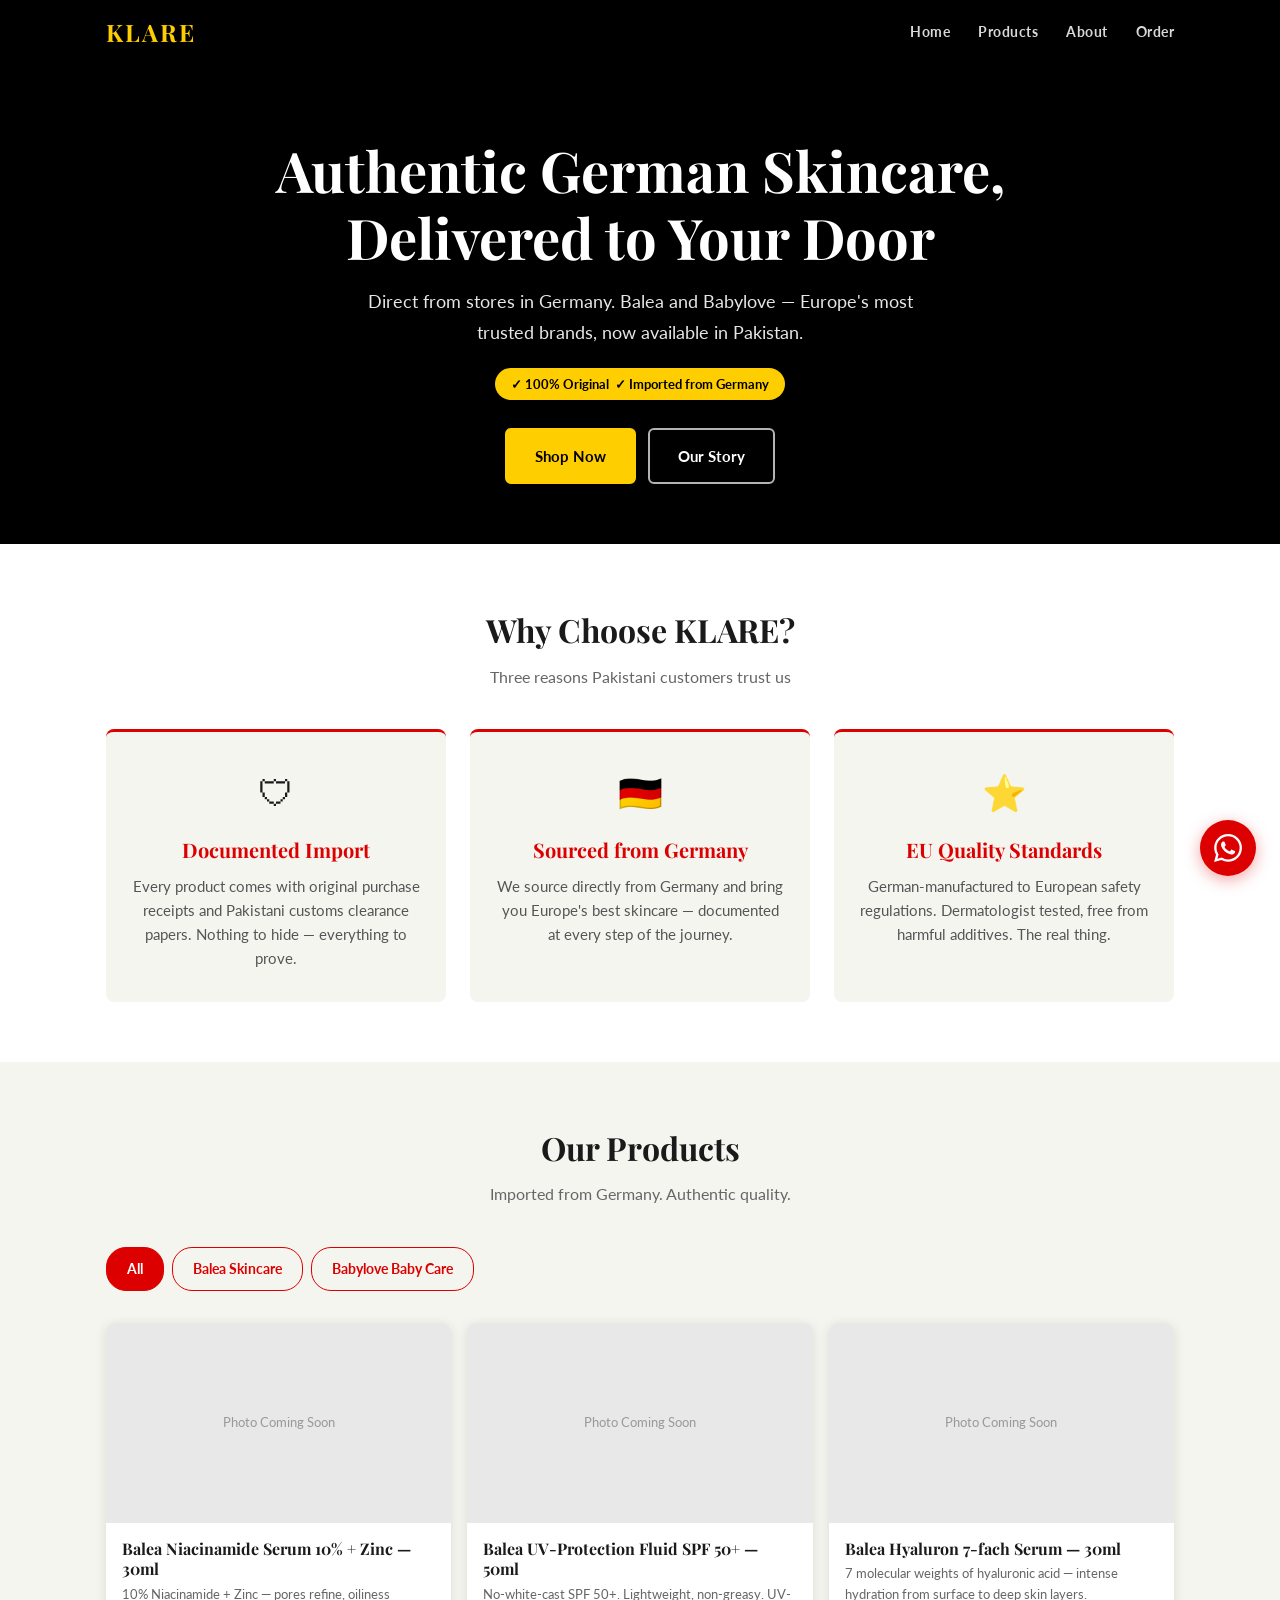
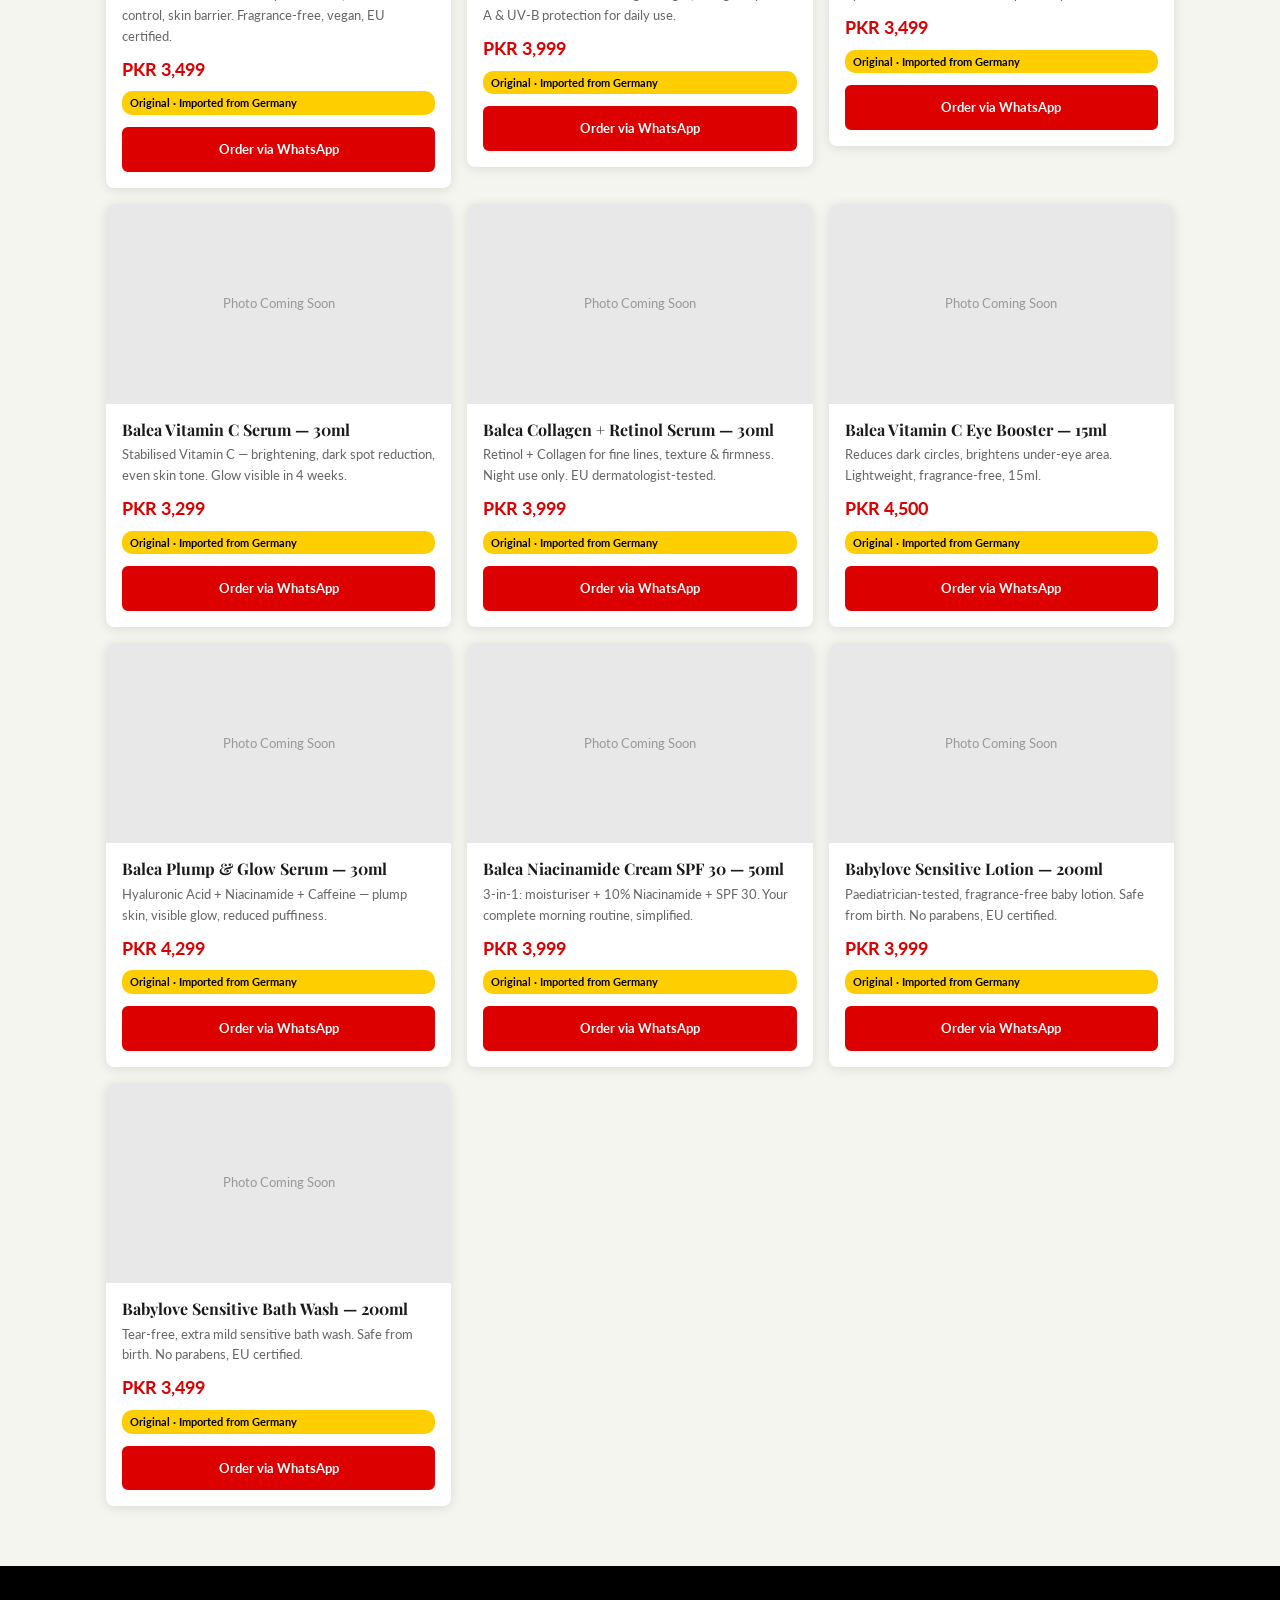
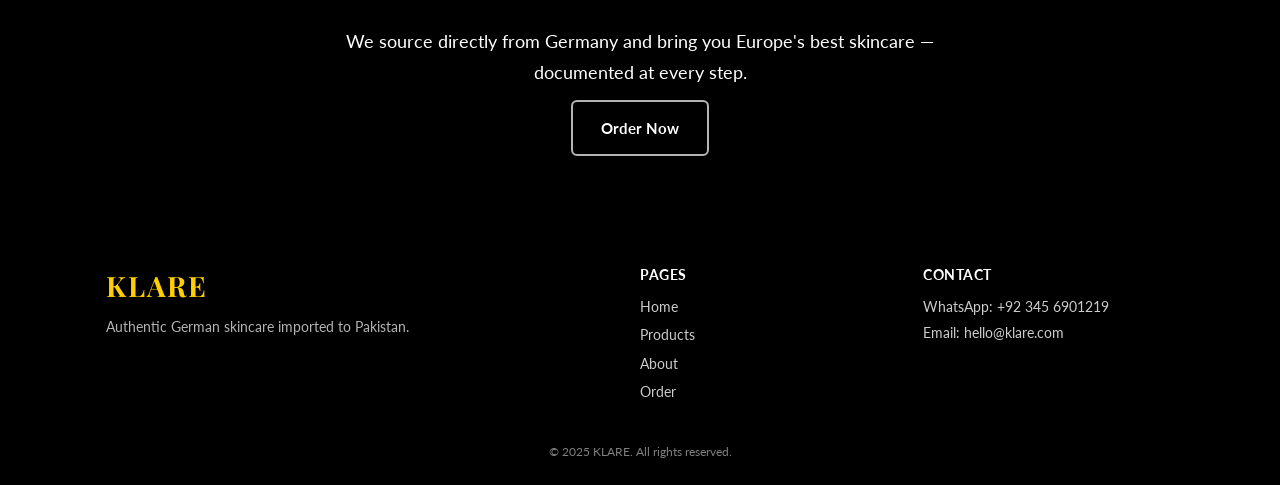
==== commit bc1f5cf2: "what I built today Co-Authored-By: Claude Sonnet 4.6 <noreply@anthropic.com>" ====
--- a/index.html
+++ b/index.html
@@ -76,7 +76,6 @@
         <h2 class="section-heading">Our Products</h2>
         <p class="section-sub">Imported from Germany. Authentic quality.</p>
 
-        <!-- FILTER TABS -->
         <div class="filter-tabs">
           <button class="filter-tab active" data-filter="all">All</button>
           <button class="filter-tab" data-filter="balea">Balea Skincare</button>
@@ -85,115 +84,113 @@
 
         <div class="grid-3">
 
-          <!-- BALEA -->
-          <div><div class="product-card" data-category="balea">
-            <div class="img-placeholder">Photo Coming Soon</div>
-            <div class="card-body">
-              <h3>Balea Face Cream Q10</h3>
-              <p class="desc">Moisturiser for all skin types. Anti-ageing Q10 formula.</p>
-              <div class="price">PKR 1,200</div>
-              <span class="badge-small">Original &middot; Imported from Germany</span>
-              <a href="https://wa.me/923456901219?text=I%20want%20to%20order%3A%20Balea%20Face%20Cream%20Q10" class="btn-primary" target="_blank" rel="noopener">Order via WhatsApp</a>
-            </div>
-          </div></div>
-
-          <div><div class="product-card" data-category="balea">
-            <div class="img-placeholder">Photo Coming Soon</div>
-            <div class="card-body">
-              <h3>Balea Micellar Water</h3>
-              <p class="desc">Gentle cleansing water, 400ml. Removes makeup effortlessly.</p>
-              <div class="price">PKR 950</div>
-              <span class="badge-small">Original &middot; Imported from Germany</span>
-              <a href="https://wa.me/923456901219?text=I%20want%20to%20order%3A%20Balea%20Micellar%20Water" class="btn-primary" target="_blank" rel="noopener">Order via WhatsApp</a>
-            </div>
-          </div></div>
-
-          <div><div class="product-card" data-category="balea">
-            <div class="img-placeholder">Photo Coming Soon</div>
-            <div class="card-body">
-              <h3>Balea Eye Cream</h3>
-              <p class="desc">Anti-fatigue eye care. Reduces puffiness and dark circles.</p>
-              <div class="price">PKR 1,400</div>
-              <span class="badge-small">Original &middot; Imported from Germany</span>
-              <a href="https://wa.me/923456901219?text=I%20want%20to%20order%3A%20Balea%20Eye%20Cream" class="btn-primary" target="_blank" rel="noopener">Order via WhatsApp</a>
-            </div>
-          </div></div>
-
-          <div><div class="product-card" data-category="balea">
-            <div class="img-placeholder">Photo Coming Soon</div>
-            <div class="card-body">
-              <h3>Balea Body Lotion</h3>
-              <p class="desc">Vitamin E enriched, 400ml. Deep moisturising for soft skin.</p>
-              <div class="price">PKR 850</div>
-              <span class="badge-small">Original &middot; Imported from Germany</span>
-              <a href="https://wa.me/923456901219?text=I%20want%20to%20order%3A%20Balea%20Body%20Lotion" class="btn-primary" target="_blank" rel="noopener">Order via WhatsApp</a>
-            </div>
-          </div></div>
-
-          <div><div class="product-card" data-category="balea">
-            <div class="img-placeholder">Photo Coming Soon</div>
-            <div class="card-body">
-              <h3>Balea Lip Balm Set</h3>
-              <p class="desc">3-pack assorted flavours. Long-lasting moisture protection.</p>
-              <div class="price">PKR 750</div>
-              <span class="badge-small">Original &middot; Imported from Germany</span>
-              <a href="https://wa.me/923456901219?text=I%20want%20to%20order%3A%20Balea%20Lip%20Balm%20Set" class="btn-primary" target="_blank" rel="noopener">Order via WhatsApp</a>
-            </div>
-          </div></div>
-
-          <div><div class="product-card" data-category="balea">
-            <div class="img-placeholder">Photo Coming Soon</div>
-            <div class="card-body">
-              <h3>Balea Hair Mask</h3>
-              <p class="desc">Deep conditioning sachet, 20ml. Repairs and nourishes hair.</p>
-              <div class="price">PKR 450</div>
-              <span class="badge-small">Original &middot; Imported from Germany</span>
-              <a href="https://wa.me/923456901219?text=I%20want%20to%20order%3A%20Balea%20Hair%20Mask" class="btn-primary" target="_blank" rel="noopener">Order via WhatsApp</a>
-            </div>
-          </div></div>
-
-          <!-- BABYLOVE -->
+          <div><div class="product-card" data-category="balea">
+            <div class="img-placeholder">Photo Coming Soon</div>
+            <div class="card-body">
+              <h3>Balea Niacinamide Serum 10% + Zinc — 30ml</h3>
+              <p class="desc">10% Niacinamide + Zinc — pores refine, oiliness control, skin barrier. Fragrance-free, vegan, EU certified.</p>
+              <div class="price">PKR 3,499</div>
+              <span class="badge-small">Original &middot; Imported from Germany</span>
+              <a href="https://wa.me/923456901219?text=I%20want%20to%20order%3A%20Balea%20Niacinamide%20Serum%2010%25%20%2B%20Zinc%20%E2%80%94%2030ml" class="btn-primary" target="_blank" rel="noopener">Order via WhatsApp</a>
+            </div>
+          </div></div>
+
+          <div><div class="product-card" data-category="balea">
+            <div class="img-placeholder">Photo Coming Soon</div>
+            <div class="card-body">
+              <h3>Balea UV-Protection Fluid SPF 50+ — 50ml</h3>
+              <p class="desc">No-white-cast SPF 50+. Lightweight, non-greasy. UV-A &amp; UV-B protection for daily use.</p>
+              <div class="price">PKR 3,999</div>
+              <span class="badge-small">Original &middot; Imported from Germany</span>
+              <a href="https://wa.me/923456901219?text=I%20want%20to%20order%3A%20Balea%20UV-Protection%20Fluid%20SPF%2050%2B%20%E2%80%94%2050ml" class="btn-primary" target="_blank" rel="noopener">Order via WhatsApp</a>
+            </div>
+          </div></div>
+
+          <div><div class="product-card" data-category="balea">
+            <div class="img-placeholder">Photo Coming Soon</div>
+            <div class="card-body">
+              <h3>Balea Hyaluron 7-fach Serum — 30ml</h3>
+              <p class="desc">7 molecular weights of hyaluronic acid — intense hydration from surface to deep skin layers.</p>
+              <div class="price">PKR 3,499</div>
+              <span class="badge-small">Original &middot; Imported from Germany</span>
+              <a href="https://wa.me/923456901219?text=I%20want%20to%20order%3A%20Balea%20Hyaluron%207-fach%20Serum%20%E2%80%94%2030ml" class="btn-primary" target="_blank" rel="noopener">Order via WhatsApp</a>
+            </div>
+          </div></div>
+
+          <div><div class="product-card" data-category="balea">
+            <div class="img-placeholder">Photo Coming Soon</div>
+            <div class="card-body">
+              <h3>Balea Vitamin C Serum — 30ml</h3>
+              <p class="desc">Stabilised Vitamin C — brightening, dark spot reduction, even skin tone. Glow visible in 4 weeks.</p>
+              <div class="price">PKR 3,299</div>
+              <span class="badge-small">Original &middot; Imported from Germany</span>
+              <a href="https://wa.me/923456901219?text=I%20want%20to%20order%3A%20Balea%20Vitamin%20C%20Serum%20%E2%80%94%2030ml" class="btn-primary" target="_blank" rel="noopener">Order via WhatsApp</a>
+            </div>
+          </div></div>
+
+          <div><div class="product-card" data-category="balea">
+            <div class="img-placeholder">Photo Coming Soon</div>
+            <div class="card-body">
+              <h3>Balea Collagen + Retinol Serum — 30ml</h3>
+              <p class="desc">Retinol + Collagen for fine lines, texture &amp; firmness. Night use only. EU dermatologist-tested.</p>
+              <div class="price">PKR 3,999</div>
+              <span class="badge-small">Original &middot; Imported from Germany</span>
+              <a href="https://wa.me/923456901219?text=I%20want%20to%20order%3A%20Balea%20Collagen%20%2B%20Retinol%20Serum%20%E2%80%94%2030ml" class="btn-primary" target="_blank" rel="noopener">Order via WhatsApp</a>
+            </div>
+          </div></div>
+
+          <div><div class="product-card" data-category="balea">
+            <div class="img-placeholder">Photo Coming Soon</div>
+            <div class="card-body">
+              <h3>Balea Vitamin C Eye Booster — 15ml</h3>
+              <p class="desc">Reduces dark circles, brightens under-eye area. Lightweight, fragrance-free, 15ml.</p>
+              <div class="price">PKR 4,500</div>
+              <span class="badge-small">Original &middot; Imported from Germany</span>
+              <a href="https://wa.me/923456901219?text=I%20want%20to%20order%3A%20Balea%20Vitamin%20C%20Eye%20Booster%20%E2%80%94%2015ml" class="btn-primary" target="_blank" rel="noopener">Order via WhatsApp</a>
+            </div>
+          </div></div>
+
+          <div><div class="product-card" data-category="balea">
+            <div class="img-placeholder">Photo Coming Soon</div>
+            <div class="card-body">
+              <h3>Balea Plump &amp; Glow Serum — 30ml</h3>
+              <p class="desc">Hyaluronic Acid + Niacinamide + Caffeine — plump skin, visible glow, reduced puffiness.</p>
+              <div class="price">PKR 4,299</div>
+              <span class="badge-small">Original &middot; Imported from Germany</span>
+              <a href="https://wa.me/923456901219?text=I%20want%20to%20order%3A%20Balea%20Plump%20%26%20Glow%20Serum%20%E2%80%94%2030ml" class="btn-primary" target="_blank" rel="noopener">Order via WhatsApp</a>
+            </div>
+          </div></div>
+
+          <div><div class="product-card" data-category="balea">
+            <div class="img-placeholder">Photo Coming Soon</div>
+            <div class="card-body">
+              <h3>Balea Niacinamide Cream SPF 30 — 50ml</h3>
+              <p class="desc">3-in-1: moisturiser + 10% Niacinamide + SPF 30. Your complete morning routine, simplified.</p>
+              <div class="price">PKR 3,999</div>
+              <span class="badge-small">Original &middot; Imported from Germany</span>
+              <a href="https://wa.me/923456901219?text=I%20want%20to%20order%3A%20Balea%20Niacinamide%20Cream%20SPF%2030%20%E2%80%94%2050ml" class="btn-primary" target="_blank" rel="noopener">Order via WhatsApp</a>
+            </div>
+          </div></div>
+
           <div><div class="product-card" data-category="babylove">
             <div class="img-placeholder">Photo Coming Soon</div>
             <div class="card-body">
-              <h3>Babylove Baby Shampoo</h3>
-              <p class="desc">Gentle no-tears formula, 500ml. Safe for newborns.</p>
-              <div class="price">PKR 1,100</div>
-              <span class="badge-small">Original &middot; Imported from Germany</span>
-              <a href="https://wa.me/923456901219?text=I%20want%20to%20order%3A%20Babylove%20Baby%20Shampoo" class="btn-primary" target="_blank" rel="noopener">Order via WhatsApp</a>
+              <h3>Babylove Sensitive Lotion — 200ml</h3>
+              <p class="desc">Paediatrician-tested, fragrance-free baby lotion. Safe from birth. No parabens, EU certified.</p>
+              <div class="price">PKR 3,999</div>
+              <span class="badge-small">Original &middot; Imported from Germany</span>
+              <a href="https://wa.me/923456901219?text=I%20want%20to%20order%3A%20Babylove%20Sensitive%20Lotion%20%E2%80%94%20200ml" class="btn-primary" target="_blank" rel="noopener">Order via WhatsApp</a>
             </div>
           </div></div>
 
           <div><div class="product-card" data-category="babylove">
             <div class="img-placeholder">Photo Coming Soon</div>
             <div class="card-body">
-              <h3>Babylove Nappy Cream</h3>
-              <p class="desc">Protective barrier cream, 100ml. Soothes and prevents nappy rash.</p>
-              <div class="price">PKR 950</div>
-              <span class="badge-small">Original &middot; Imported from Germany</span>
-              <a href="https://wa.me/923456901219?text=I%20want%20to%20order%3A%20Babylove%20Nappy%20Cream" class="btn-primary" target="_blank" rel="noopener">Order via WhatsApp</a>
-            </div>
-          </div></div>
-
-          <div><div class="product-card" data-category="babylove">
-            <div class="img-placeholder">Photo Coming Soon</div>
-            <div class="card-body">
-              <h3>Babylove Baby Lotion</h3>
-              <p class="desc">Mild, dermatologist tested, 400ml. Gentle daily moisturiser.</p>
-              <div class="price">PKR 1,000</div>
-              <span class="badge-small">Original &middot; Imported from Germany</span>
-              <a href="https://wa.me/923456901219?text=I%20want%20to%20order%3A%20Babylove%20Baby%20Lotion" class="btn-primary" target="_blank" rel="noopener">Order via WhatsApp</a>
-            </div>
-          </div></div>
-
-          <div><div class="product-card" data-category="babylove">
-            <div class="img-placeholder">Photo Coming Soon</div>
-            <div class="card-body">
-              <h3>Babylove Wet Wipes</h3>
-              <p class="desc">72 wipes, alcohol-free. Extra gentle for sensitive baby skin.</p>
-              <div class="price">PKR 600</div>
-              <span class="badge-small">Original &middot; Imported from Germany</span>
-              <a href="https://wa.me/923456901219?text=I%20want%20to%20order%3A%20Babylove%20Wet%20Wipes" class="btn-primary" target="_blank" rel="noopener">Order via WhatsApp</a>
+              <h3>Babylove Sensitive Bath Wash — 200ml</h3>
+              <p class="desc">Tear-free, extra mild sensitive bath wash. Safe from birth. No parabens, EU certified.</p>
+              <div class="price">PKR 3,499</div>
+              <span class="badge-small">Original &middot; Imported from Germany</span>
+              <a href="https://wa.me/923456901219?text=I%20want%20to%20order%3A%20Babylove%20Sensitive%20Bath%20Wash%20%E2%80%94%20200ml" class="btn-primary" target="_blank" rel="noopener">Order via WhatsApp</a>
             </div>
           </div></div>
 
@@ -236,7 +233,6 @@
     </div>
   </footer>
 
-  <!-- WHATSAPP BUTTON -->
   <a href="https://wa.me/923456901219" class="whatsapp-btn" target="_blank" rel="noopener" aria-label="Chat on WhatsApp">
     <svg width="28" height="28" viewBox="0 0 24 24" fill="white"><path d="M17.472 14.382c-.297-.149-1.758-.867-2.03-.967-.273-.099-.471-.148-.67.15-.197.297-.767.966-.94 1.164-.173.199-.347.223-.644.075-.297-.15-1.255-.463-2.39-1.475-.883-.788-1.48-1.761-1.653-2.059-.173-.297-.018-.458.13-.606.134-.133.298-.347.446-.52.149-.174.198-.298.298-.497.099-.198.05-.371-.025-.52-.075-.149-.669-1.612-.916-2.207-.242-.579-.487-.5-.669-.51-.173-.008-.371-.01-.57-.01-.198 0-.52.074-.792.372-.272.297-1.04 1.016-1.04 2.479 0 1.462 1.065 2.875 1.213 3.074.149.198 2.096 3.2 5.077 4.487.709.306 1.262.489 1.694.625.712.227 1.36.195 1.871.118.571-.085 1.758-.719 2.006-1.413.248-.694.248-1.289.173-1.413-.074-.124-.272-.198-.57-.347m-5.421 7.403h-.004a9.87 9.87 0 01-5.031-1.378l-.361-.214-3.741.982.998-3.648-.235-.374a9.86 9.86 0 01-1.51-5.26c.001-5.45 4.436-9.884 9.888-9.884 2.64 0 5.122 1.03 6.988 2.898a9.825 9.825 0 012.893 6.994c-.003 5.45-4.437 9.884-9.885 9.884m8.413-18.297A11.815 11.815 0 0012.05 0C5.495 0 .16 5.335.157 11.892c0 2.096.547 4.142 1.588 5.945L.057 24l6.305-1.654a11.882 11.882 0 005.683 1.448h.005c6.554 0 11.89-5.335 11.893-11.893a11.821 11.821 0 00-3.48-8.413z"/></svg>
   </a>
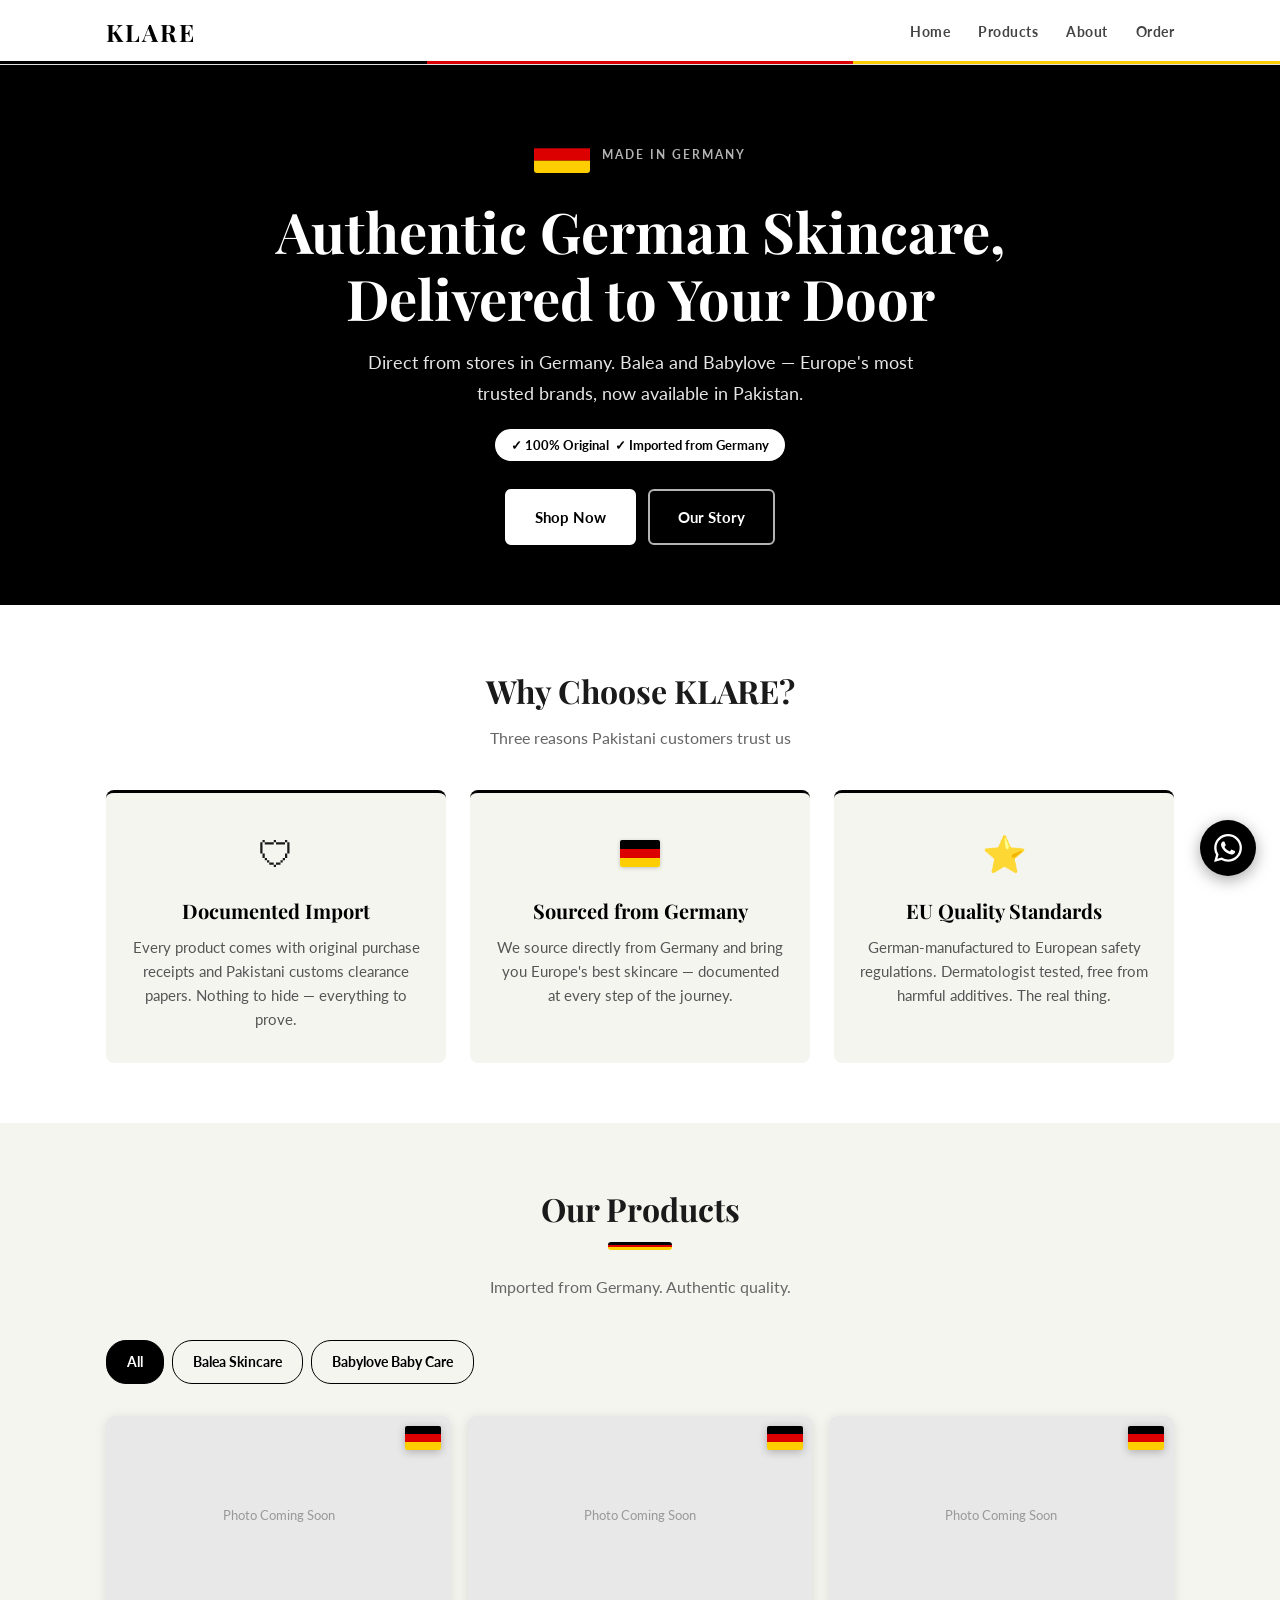
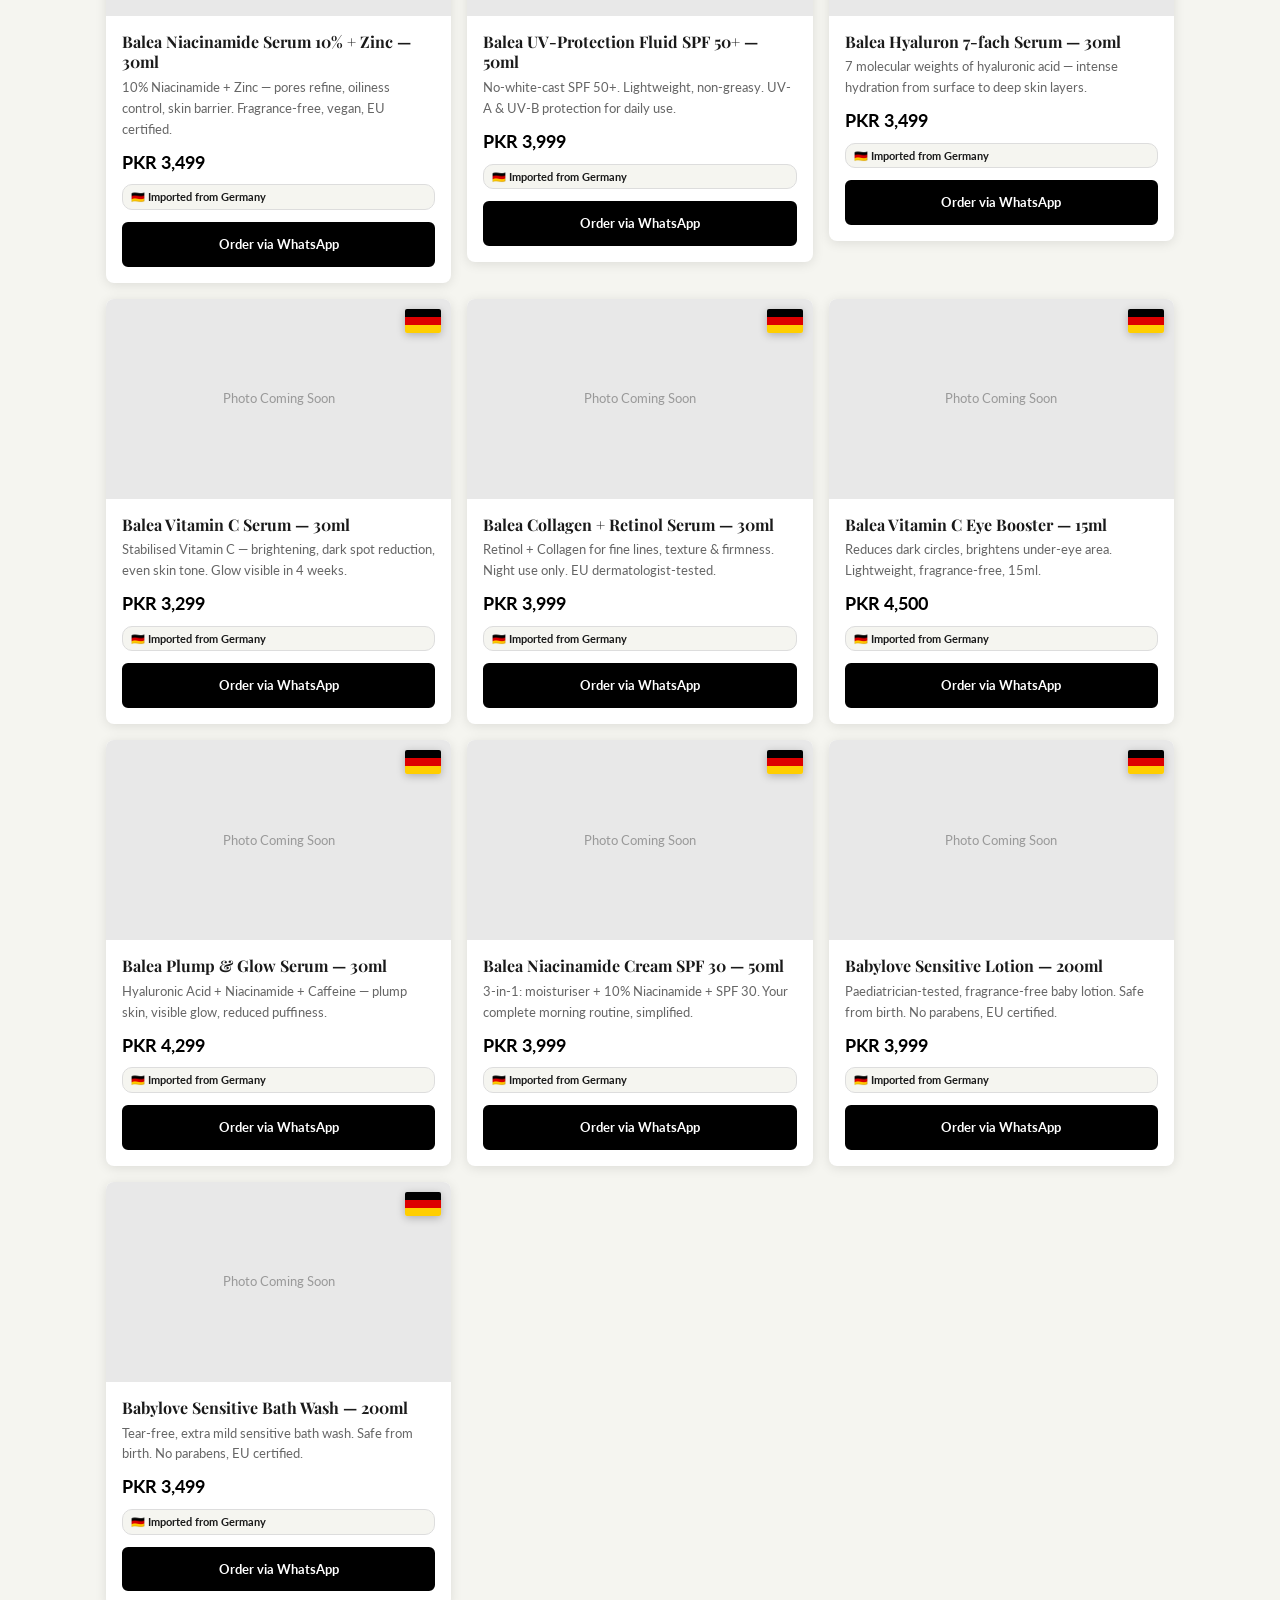
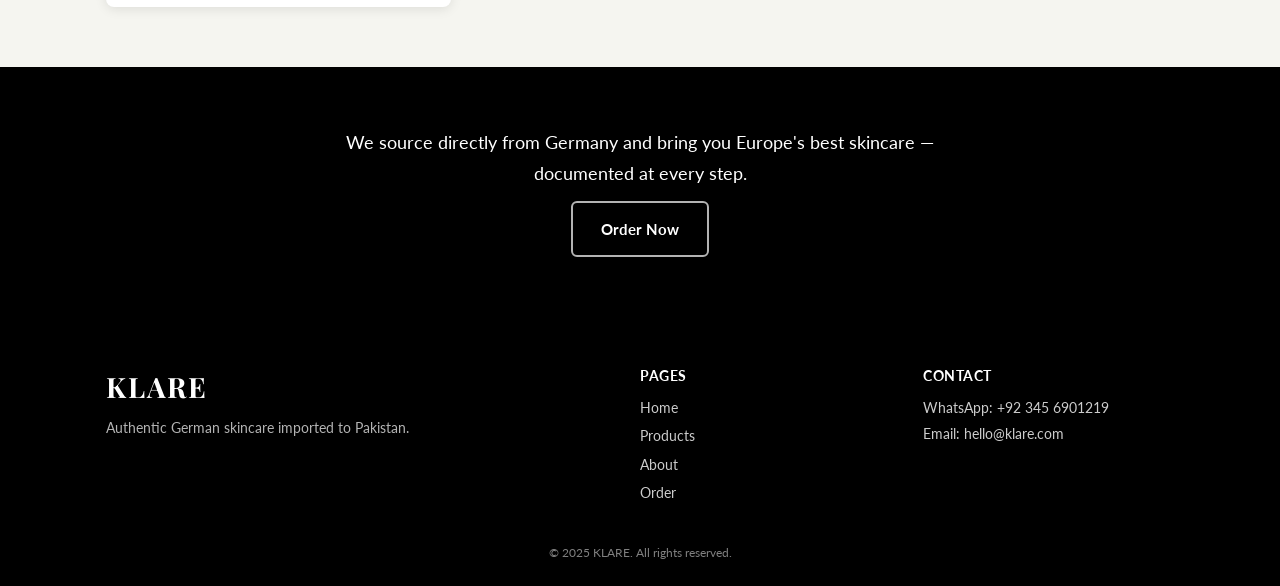
==== commit 67d3a94f: "Redesign: black/white colour scheme + German flag as artwork - Replaced red/gold UI colours with cle" ====
--- a/index.html
+++ b/index.html
@@ -35,11 +35,22 @@
     <!-- HERO -->
     <section class="hero">
       <div class="container">
+
+        <!-- German flag artwork — the centrepiece -->
+        <div class="hero-germany">
+          <svg width="56" height="37" viewBox="0 0 56 37" xmlns="http://www.w3.org/2000/svg" aria-label="German flag">
+            <rect width="56" height="12.33" y="0" fill="#000000"/>
+            <rect width="56" height="12.33" y="12.33" fill="#DD0000"/>
+            <rect width="56" height="12.33" y="24.67" fill="#FFCE00"/>
+          </svg>
+          <span>Made in Germany</span>
+        </div>
+
         <h1>Authentic German Skincare,<br>Delivered to Your Door</h1>
         <p>Direct from stores in Germany. Balea and Babylove — Europe's most trusted brands, now available in Pakistan.</p>
         <div class="badge">&#10003; 100% Original &nbsp;&#10003; Imported from Germany</div>
         <div class="btn-row">
-          <a href="products.html" class="btn-primary" style="background:var(--gold);color:var(--black);border-color:var(--gold);">Shop Now</a>
+          <a href="products.html" class="btn-primary" style="background:var(--white);color:var(--black);border-color:var(--white);">Shop Now</a>
           <a href="about.html" class="btn-secondary white-border">Our Story</a>
         </div>
       </div>
@@ -57,7 +68,14 @@
             <p>Every product comes with original purchase receipts and Pakistani customs clearance papers. Nothing to hide — everything to prove.</p>
           </div>
           <div class="why-card">
-            <div class="why-icon">&#127465;&#127466;</div>
+            <div class="why-icon">
+              <!-- Inline German flag in the "Sourced from Germany" card icon -->
+              <svg width="40" height="27" viewBox="0 0 40 27" xmlns="http://www.w3.org/2000/svg" style="display:inline-block;border-radius:2px;box-shadow:0 1px 4px rgba(0,0,0,0.2)">
+                <rect width="40" height="9" y="0" fill="#000000"/>
+                <rect width="40" height="9" y="9" fill="#DD0000"/>
+                <rect width="40" height="9" y="18" fill="#FFCE00"/>
+              </svg>
+            </div>
             <h3>Sourced from Germany</h3>
             <p>We source directly from Germany and bring you Europe's best skincare — documented at every step of the journey.</p>
           </div>
@@ -74,7 +92,8 @@
     <section class="section" style="background:var(--grey);padding:60px 0;">
       <div class="container">
         <h2 class="section-heading">Our Products</h2>
-        <p class="section-sub">Imported from Germany. Authentic quality.</p>
+        <span class="flag-stripe"></span>
+        <p class="section-sub" style="margin-top:0">Imported from Germany. Authentic quality.</p>
 
         <div class="filter-tabs">
           <button class="filter-tab active" data-filter="all">All</button>
@@ -85,111 +104,141 @@
         <div class="grid-3">
 
           <div><div class="product-card" data-category="balea">
-            <div class="img-placeholder">Photo Coming Soon</div>
+            <div class="img-placeholder">
+              <svg class="de-flag-badge" width="36" height="24" viewBox="0 0 36 24" xmlns="http://www.w3.org/2000/svg" aria-label="Made in Germany"><rect width="36" height="8" y="0" fill="#000000"/><rect width="36" height="8" y="8" fill="#DD0000"/><rect width="36" height="8" y="16" fill="#FFCE00"/></svg>
+              Photo Coming Soon
+            </div>
             <div class="card-body">
               <h3>Balea Niacinamide Serum 10% + Zinc — 30ml</h3>
               <p class="desc">10% Niacinamide + Zinc — pores refine, oiliness control, skin barrier. Fragrance-free, vegan, EU certified.</p>
               <div class="price">PKR 3,499</div>
-              <span class="badge-small">Original &middot; Imported from Germany</span>
+              <span class="badge-small">&#127465;&#127466; Imported from Germany</span>
               <a href="https://wa.me/923456901219?text=I%20want%20to%20order%3A%20Balea%20Niacinamide%20Serum%2010%25%20%2B%20Zinc%20%E2%80%94%2030ml" class="btn-primary" target="_blank" rel="noopener">Order via WhatsApp</a>
             </div>
           </div></div>
 
           <div><div class="product-card" data-category="balea">
-            <div class="img-placeholder">Photo Coming Soon</div>
+            <div class="img-placeholder">
+              <svg class="de-flag-badge" width="36" height="24" viewBox="0 0 36 24" xmlns="http://www.w3.org/2000/svg" aria-label="Made in Germany"><rect width="36" height="8" y="0" fill="#000000"/><rect width="36" height="8" y="8" fill="#DD0000"/><rect width="36" height="8" y="16" fill="#FFCE00"/></svg>
+              Photo Coming Soon
+            </div>
             <div class="card-body">
               <h3>Balea UV-Protection Fluid SPF 50+ — 50ml</h3>
               <p class="desc">No-white-cast SPF 50+. Lightweight, non-greasy. UV-A &amp; UV-B protection for daily use.</p>
               <div class="price">PKR 3,999</div>
-              <span class="badge-small">Original &middot; Imported from Germany</span>
+              <span class="badge-small">&#127465;&#127466; Imported from Germany</span>
               <a href="https://wa.me/923456901219?text=I%20want%20to%20order%3A%20Balea%20UV-Protection%20Fluid%20SPF%2050%2B%20%E2%80%94%2050ml" class="btn-primary" target="_blank" rel="noopener">Order via WhatsApp</a>
             </div>
           </div></div>
 
           <div><div class="product-card" data-category="balea">
-            <div class="img-placeholder">Photo Coming Soon</div>
+            <div class="img-placeholder">
+              <svg class="de-flag-badge" width="36" height="24" viewBox="0 0 36 24" xmlns="http://www.w3.org/2000/svg" aria-label="Made in Germany"><rect width="36" height="8" y="0" fill="#000000"/><rect width="36" height="8" y="8" fill="#DD0000"/><rect width="36" height="8" y="16" fill="#FFCE00"/></svg>
+              Photo Coming Soon
+            </div>
             <div class="card-body">
               <h3>Balea Hyaluron 7-fach Serum — 30ml</h3>
               <p class="desc">7 molecular weights of hyaluronic acid — intense hydration from surface to deep skin layers.</p>
               <div class="price">PKR 3,499</div>
-              <span class="badge-small">Original &middot; Imported from Germany</span>
+              <span class="badge-small">&#127465;&#127466; Imported from Germany</span>
               <a href="https://wa.me/923456901219?text=I%20want%20to%20order%3A%20Balea%20Hyaluron%207-fach%20Serum%20%E2%80%94%2030ml" class="btn-primary" target="_blank" rel="noopener">Order via WhatsApp</a>
             </div>
           </div></div>
 
           <div><div class="product-card" data-category="balea">
-            <div class="img-placeholder">Photo Coming Soon</div>
+            <div class="img-placeholder">
+              <svg class="de-flag-badge" width="36" height="24" viewBox="0 0 36 24" xmlns="http://www.w3.org/2000/svg" aria-label="Made in Germany"><rect width="36" height="8" y="0" fill="#000000"/><rect width="36" height="8" y="8" fill="#DD0000"/><rect width="36" height="8" y="16" fill="#FFCE00"/></svg>
+              Photo Coming Soon
+            </div>
             <div class="card-body">
               <h3>Balea Vitamin C Serum — 30ml</h3>
               <p class="desc">Stabilised Vitamin C — brightening, dark spot reduction, even skin tone. Glow visible in 4 weeks.</p>
               <div class="price">PKR 3,299</div>
-              <span class="badge-small">Original &middot; Imported from Germany</span>
+              <span class="badge-small">&#127465;&#127466; Imported from Germany</span>
               <a href="https://wa.me/923456901219?text=I%20want%20to%20order%3A%20Balea%20Vitamin%20C%20Serum%20%E2%80%94%2030ml" class="btn-primary" target="_blank" rel="noopener">Order via WhatsApp</a>
             </div>
           </div></div>
 
           <div><div class="product-card" data-category="balea">
-            <div class="img-placeholder">Photo Coming Soon</div>
+            <div class="img-placeholder">
+              <svg class="de-flag-badge" width="36" height="24" viewBox="0 0 36 24" xmlns="http://www.w3.org/2000/svg" aria-label="Made in Germany"><rect width="36" height="8" y="0" fill="#000000"/><rect width="36" height="8" y="8" fill="#DD0000"/><rect width="36" height="8" y="16" fill="#FFCE00"/></svg>
+              Photo Coming Soon
+            </div>
             <div class="card-body">
               <h3>Balea Collagen + Retinol Serum — 30ml</h3>
               <p class="desc">Retinol + Collagen for fine lines, texture &amp; firmness. Night use only. EU dermatologist-tested.</p>
               <div class="price">PKR 3,999</div>
-              <span class="badge-small">Original &middot; Imported from Germany</span>
+              <span class="badge-small">&#127465;&#127466; Imported from Germany</span>
               <a href="https://wa.me/923456901219?text=I%20want%20to%20order%3A%20Balea%20Collagen%20%2B%20Retinol%20Serum%20%E2%80%94%2030ml" class="btn-primary" target="_blank" rel="noopener">Order via WhatsApp</a>
             </div>
           </div></div>
 
           <div><div class="product-card" data-category="balea">
-            <div class="img-placeholder">Photo Coming Soon</div>
+            <div class="img-placeholder">
+              <svg class="de-flag-badge" width="36" height="24" viewBox="0 0 36 24" xmlns="http://www.w3.org/2000/svg" aria-label="Made in Germany"><rect width="36" height="8" y="0" fill="#000000"/><rect width="36" height="8" y="8" fill="#DD0000"/><rect width="36" height="8" y="16" fill="#FFCE00"/></svg>
+              Photo Coming Soon
+            </div>
             <div class="card-body">
               <h3>Balea Vitamin C Eye Booster — 15ml</h3>
               <p class="desc">Reduces dark circles, brightens under-eye area. Lightweight, fragrance-free, 15ml.</p>
               <div class="price">PKR 4,500</div>
-              <span class="badge-small">Original &middot; Imported from Germany</span>
+              <span class="badge-small">&#127465;&#127466; Imported from Germany</span>
               <a href="https://wa.me/923456901219?text=I%20want%20to%20order%3A%20Balea%20Vitamin%20C%20Eye%20Booster%20%E2%80%94%2015ml" class="btn-primary" target="_blank" rel="noopener">Order via WhatsApp</a>
             </div>
           </div></div>
 
           <div><div class="product-card" data-category="balea">
-            <div class="img-placeholder">Photo Coming Soon</div>
+            <div class="img-placeholder">
+              <svg class="de-flag-badge" width="36" height="24" viewBox="0 0 36 24" xmlns="http://www.w3.org/2000/svg" aria-label="Made in Germany"><rect width="36" height="8" y="0" fill="#000000"/><rect width="36" height="8" y="8" fill="#DD0000"/><rect width="36" height="8" y="16" fill="#FFCE00"/></svg>
+              Photo Coming Soon
+            </div>
             <div class="card-body">
               <h3>Balea Plump &amp; Glow Serum — 30ml</h3>
               <p class="desc">Hyaluronic Acid + Niacinamide + Caffeine — plump skin, visible glow, reduced puffiness.</p>
               <div class="price">PKR 4,299</div>
-              <span class="badge-small">Original &middot; Imported from Germany</span>
+              <span class="badge-small">&#127465;&#127466; Imported from Germany</span>
               <a href="https://wa.me/923456901219?text=I%20want%20to%20order%3A%20Balea%20Plump%20%26%20Glow%20Serum%20%E2%80%94%2030ml" class="btn-primary" target="_blank" rel="noopener">Order via WhatsApp</a>
             </div>
           </div></div>
 
           <div><div class="product-card" data-category="balea">
-            <div class="img-placeholder">Photo Coming Soon</div>
+            <div class="img-placeholder">
+              <svg class="de-flag-badge" width="36" height="24" viewBox="0 0 36 24" xmlns="http://www.w3.org/2000/svg" aria-label="Made in Germany"><rect width="36" height="8" y="0" fill="#000000"/><rect width="36" height="8" y="8" fill="#DD0000"/><rect width="36" height="8" y="16" fill="#FFCE00"/></svg>
+              Photo Coming Soon
+            </div>
             <div class="card-body">
               <h3>Balea Niacinamide Cream SPF 30 — 50ml</h3>
               <p class="desc">3-in-1: moisturiser + 10% Niacinamide + SPF 30. Your complete morning routine, simplified.</p>
               <div class="price">PKR 3,999</div>
-              <span class="badge-small">Original &middot; Imported from Germany</span>
+              <span class="badge-small">&#127465;&#127466; Imported from Germany</span>
               <a href="https://wa.me/923456901219?text=I%20want%20to%20order%3A%20Balea%20Niacinamide%20Cream%20SPF%2030%20%E2%80%94%2050ml" class="btn-primary" target="_blank" rel="noopener">Order via WhatsApp</a>
             </div>
           </div></div>
 
           <div><div class="product-card" data-category="babylove">
-            <div class="img-placeholder">Photo Coming Soon</div>
+            <div class="img-placeholder">
+              <svg class="de-flag-badge" width="36" height="24" viewBox="0 0 36 24" xmlns="http://www.w3.org/2000/svg" aria-label="Made in Germany"><rect width="36" height="8" y="0" fill="#000000"/><rect width="36" height="8" y="8" fill="#DD0000"/><rect width="36" height="8" y="16" fill="#FFCE00"/></svg>
+              Photo Coming Soon
+            </div>
             <div class="card-body">
               <h3>Babylove Sensitive Lotion — 200ml</h3>
               <p class="desc">Paediatrician-tested, fragrance-free baby lotion. Safe from birth. No parabens, EU certified.</p>
               <div class="price">PKR 3,999</div>
-              <span class="badge-small">Original &middot; Imported from Germany</span>
+              <span class="badge-small">&#127465;&#127466; Imported from Germany</span>
               <a href="https://wa.me/923456901219?text=I%20want%20to%20order%3A%20Babylove%20Sensitive%20Lotion%20%E2%80%94%20200ml" class="btn-primary" target="_blank" rel="noopener">Order via WhatsApp</a>
             </div>
           </div></div>
 
           <div><div class="product-card" data-category="babylove">
-            <div class="img-placeholder">Photo Coming Soon</div>
+            <div class="img-placeholder">
+              <svg class="de-flag-badge" width="36" height="24" viewBox="0 0 36 24" xmlns="http://www.w3.org/2000/svg" aria-label="Made in Germany"><rect width="36" height="8" y="0" fill="#000000"/><rect width="36" height="8" y="8" fill="#DD0000"/><rect width="36" height="8" y="16" fill="#FFCE00"/></svg>
+              Photo Coming Soon
+            </div>
             <div class="card-body">
               <h3>Babylove Sensitive Bath Wash — 200ml</h3>
               <p class="desc">Tear-free, extra mild sensitive bath wash. Safe from birth. No parabens, EU certified.</p>
               <div class="price">PKR 3,499</div>
-              <span class="badge-small">Original &middot; Imported from Germany</span>
+              <span class="badge-small">&#127465;&#127466; Imported from Germany</span>
               <a href="https://wa.me/923456901219?text=I%20want%20to%20order%3A%20Babylove%20Sensitive%20Bath%20Wash%20%E2%80%94%20200ml" class="btn-primary" target="_blank" rel="noopener">Order via WhatsApp</a>
             </div>
           </div></div>
@@ -213,7 +262,7 @@
     <div class="container">
       <div class="footer-grid">
         <div>
-          <div class="logo" style="color:var(--gold);font-size:28px;margin-bottom:8px">KLARE</div>
+          <div class="logo" style="color:#ffffff;font-size:28px;margin-bottom:8px">KLARE</div>
           <p style="opacity:0.7;font-size:14px">Authentic German skincare imported to Pakistan.</p>
         </div>
         <div>
--- a/css/style.css
+++ b/css/style.css
@@ -1,14 +1,17 @@
 @import url('https://fonts.googleapis.com/css2?family=Playfair+Display:wght@400;700&family=Lato:wght@400;700&display=swap');
 
-/* ── Variables — German flag colours ── */
+/* ── Variables — black & white with German flag as art only ── */
 :root {
   --black: #000000;
-  --red: #DD0000;
-  --gold: #FFCE00;
   --white: #FFFFFF;
   --grey: #F5F5F0;
   --dark: #1A1A1A;
+  --mid: #444444;
   --shadow: 0 2px 12px rgba(0,0,0,0.10);
+  /* German flag colours — used ONLY for flag artwork, never as UI colours */
+  --de-black: #000000;
+  --de-red:   #DD0000;
+  --de-gold:  #FFCE00;
 }
 
 /* ── Base ── */
@@ -38,17 +41,31 @@
 header {
   position: fixed;
   top: 0; left: 0; right: 0;
-  background: var(--black);
-  box-shadow: 0 2px 12px rgba(0,0,0,0.3);
+  background: var(--white);
+  box-shadow: 0 1px 0 #e0e0e0, 0 2px 12px rgba(0,0,0,0.06);
   height: 64px;
   z-index: 100;
+}
+
+/* 3-stripe German flag line under the header — artwork, not UI colour */
+header::after {
+  content: '';
+  display: block;
+  position: absolute;
+  bottom: 0; left: 0; right: 0;
+  height: 3px;
+  background: linear-gradient(to right,
+    var(--de-black) 0% 33.33%,
+    var(--de-red)   33.33% 66.66%,
+    var(--de-gold)  66.66% 100%
+  );
 }
 
 .logo {
   font-family: 'Playfair Display', serif;
   font-size: 24px;
   font-weight: 700;
-  color: var(--gold);
+  color: var(--black);
   letter-spacing: 2px;
 }
 
@@ -58,17 +75,17 @@
   font-weight: 700;
   font-size: 14px;
   letter-spacing: 0.5px;
-  color: rgba(255,255,255,0.85);
+  color: var(--mid);
   transition: color 0.2s;
 }
-.desktop-nav a:hover { color: var(--gold); }
+.desktop-nav a:hover { color: var(--black); }
 
 .hamburger {
   background: none;
   border: none;
   font-size: 24px;
   cursor: pointer;
-  color: var(--white);
+  color: var(--black);
   padding: 8px;
   min-height: 44px;
   min-width: 44px;
@@ -95,7 +112,7 @@
   font-weight: 700;
   color: var(--white);
 }
-.mobile-nav a:hover { color: var(--gold); }
+.mobile-nav a:hover { opacity: 0.7; }
 .menu-close {
   position: absolute;
   top: 20px; right: 24px;
@@ -141,24 +158,24 @@
 .whatsapp-btn {
   position: fixed;
   bottom: 24px; right: 24px;
-  background: var(--red);
+  background: var(--black);
   width: 56px; height: 56px;
   border-radius: 50%;
   display: flex;
   align-items: center;
   justify-content: center;
-  box-shadow: 0 4px 16px rgba(221,0,0,0.35);
+  box-shadow: 0 4px 16px rgba(0,0,0,0.35);
   z-index: 200;
   transition: transform 0.2s, box-shadow 0.2s;
 }
 .whatsapp-btn:hover {
   transform: scale(1.08);
-  box-shadow: 0 6px 20px rgba(221,0,0,0.5);
+  box-shadow: 0 6px 20px rgba(0,0,0,0.5);
 }
 
 /* ── Buttons ── */
 .btn-primary {
-  background: var(--red);
+  background: var(--black);
   color: var(--white);
   padding: 14px 28px;
   border-radius: 6px;
@@ -166,30 +183,30 @@
   font-family: 'Lato', sans-serif;
   font-size: 15px;
   display: inline-block;
-  border: 2px solid var(--red);
+  border: 2px solid var(--black);
   cursor: pointer;
   min-height: 44px;
   transition: background 0.2s, transform 0.1s;
   text-align: center;
 }
-.btn-primary:hover { background: #bb0000; border-color: #bb0000; }
+.btn-primary:hover { background: #333; border-color: #333; }
 
 .btn-secondary {
   background: transparent;
-  color: var(--red);
+  color: var(--black);
   padding: 14px 28px;
   border-radius: 6px;
   font-weight: 700;
   font-family: 'Lato', sans-serif;
   font-size: 15px;
   display: inline-block;
-  border: 2px solid var(--red);
+  border: 2px solid var(--black);
   cursor: pointer;
   min-height: 44px;
   transition: background 0.2s, color 0.2s;
   text-align: center;
 }
-.btn-secondary:hover { background: var(--red); color: var(--white); }
+.btn-secondary:hover { background: var(--black); color: var(--white); }
 
 .btn-secondary.white-border {
   color: var(--white);
@@ -199,6 +216,55 @@
 
 /* ── Page offset for fixed header ── */
 main { padding-top: 64px; }
+
+/* ── German flag artwork elements ── */
+
+/* Small flag SVG badge on product cards — in image corner */
+.de-flag-badge {
+  position: absolute;
+  top: 10px;
+  right: 10px;
+  border-radius: 2px;
+  box-shadow: 0 2px 8px rgba(0,0,0,0.25);
+  display: block;
+}
+
+/* Decorative horizontal flag stripe — used as section accent */
+.flag-stripe {
+  width: 64px;
+  height: 8px;
+  border-radius: 3px;
+  overflow: hidden;
+  display: block;
+  margin: 0 auto 24px;
+  background: linear-gradient(to bottom,
+    var(--de-black) 0% 33.33%,
+    var(--de-red)   33.33% 66.66%,
+    var(--de-gold)  66.66% 100%
+  );
+}
+
+/* Hero flag artwork block */
+.hero-germany {
+  display: flex;
+  align-items: center;
+  justify-content: center;
+  gap: 12px;
+  margin-bottom: 24px;
+}
+.hero-germany svg {
+  border-radius: 3px;
+  box-shadow: 0 3px 12px rgba(0,0,0,0.4);
+  flex-shrink: 0;
+}
+.hero-germany span {
+  font-size: 12px;
+  font-weight: 700;
+  letter-spacing: 2px;
+  text-transform: uppercase;
+  opacity: 0.7;
+  color: var(--white);
+}
 
 /* ── Hero ── */
 .hero {
@@ -221,7 +287,7 @@
 }
 .hero .badge {
   display: inline-block;
-  background: var(--gold);
+  background: var(--white);
   color: var(--black);
   border-radius: 20px;
   padding: 6px 16px;
@@ -269,10 +335,10 @@
   padding: 32px 24px;
   background: var(--grey);
   border-radius: 8px;
-  border-top: 3px solid var(--red);
+  border-top: 3px solid var(--black);
 }
 .why-icon { font-size: 36px; margin-bottom: 12px; }
-.why-card h3 { font-size: 20px; margin: 0 0 8px; color: var(--red); }
+.why-card h3 { font-size: 20px; margin: 0 0 8px; color: var(--black); }
 .why-card p { margin: 0; color: #555; font-size: 15px; }
 
 /* ── Cards grids ── */
@@ -310,6 +376,7 @@
   font-size: 13px;
   text-align: center;
   padding: 8px;
+  position: relative; /* needed for the flag badge absolute position */
 }
 .product-card .card-body {
   padding: 16px;
@@ -329,20 +396,23 @@
   flex: 1;
 }
 .product-card .price {
-  color: var(--red);
+  color: var(--black);
   font-weight: 700;
   font-size: 18px;
   margin: 0 0 8px;
 }
 .badge-small {
   font-size: 11px;
-  background: var(--gold);
-  color: var(--black);
+  background: var(--grey);
+  color: var(--dark);
   padding: 3px 8px;
   border-radius: 10px;
-  display: inline-block;
+  display: inline-flex;
+  align-items: center;
+  gap: 5px;
   margin-bottom: 12px;
   font-weight: 700;
+  border: 1px solid #ddd;
 }
 .product-card .btn-primary { font-size: 13px; padding: 10px 16px; width: 100%; }
 
@@ -375,7 +445,7 @@
 .brand-banner h1 {
   font-size: 48px;
   margin: 0 0 8px;
-  color: var(--gold);
+  color: var(--white);
 }
 .brand-banner p { opacity: 0.85; font-size: 18px; margin: 0; }
 
@@ -384,7 +454,7 @@
   background: var(--grey);
   padding: 48px 0 32px;
   text-align: center;
-  border-bottom: 3px solid var(--gold);
+  border-bottom: 3px solid var(--black);
 }
 .page-header h1 { font-size: 36px; margin: 0 0 12px; }
 .page-header p { color: #555; max-width: 640px; margin: 0 auto; }
@@ -399,8 +469,8 @@
 .filter-tab {
   padding: 8px 20px;
   border-radius: 20px;
-  border: 1px solid var(--red);
-  color: var(--red);
+  border: 1px solid var(--black);
+  color: var(--black);
   cursor: pointer;
   font-size: 14px;
   font-weight: 700;
@@ -410,7 +480,7 @@
   transition: background 0.2s, color 0.2s;
 }
 .filter-tab:hover, .filter-tab.active {
-  background: var(--red);
+  background: var(--black);
   color: var(--white);
 }
 
@@ -448,7 +518,7 @@
 .form-group select:focus,
 .form-group textarea:focus {
   outline: none;
-  border-color: var(--red);
+  border-color: var(--black);
 }
 .form-group textarea { min-height: 100px; resize: vertical; }
 
@@ -464,7 +534,7 @@
   border-radius: 8px;
   padding: 24px;
   margin-bottom: 20px;
-  border-left: 3px solid var(--gold);
+  border-left: 3px solid var(--black);
 }
 .sidebar-box h3 {
   font-size: 16px;
@@ -480,20 +550,20 @@
   font-size: 14px;
   color: #555;
 }
-.sidebar-box ul li::before { content: '✓ '; color: var(--red); font-weight: 700; }
+.sidebar-box ul li::before { content: '✓ '; color: var(--black); font-weight: 700; }
 .sidebar-box p { margin: 0 0 8px; font-size: 14px; color: #555; }
 
 .order-confirm {
   display: none;
-  background: #fff3f3;
-  border: 1px solid var(--red);
+  background: #f5f5f5;
+  border: 1px solid var(--black);
   border-radius: 8px;
   padding: 24px;
   text-align: center;
   margin-top: 24px;
 }
 .order-confirm.show { display: block; }
-.order-confirm h3 { color: var(--red); margin: 0 0 8px; }
+.order-confirm h3 { color: var(--black); margin: 0 0 8px; }
 
 /* ── About page — Promise grid ── */
 .promise-grid {
@@ -517,12 +587,12 @@
   content: '';
   display: block;
   height: 4px;
-  background: var(--gold);
+  background: var(--black);
   position: absolute;
   top: 0; left: 0; right: 0;
 }
 .promise-icon { font-size: 40px; margin-bottom: 16px; }
-.promise-card h3 { font-size: 17px; margin: 0 0 10px; color: var(--red); }
+.promise-card h3 { font-size: 17px; margin: 0 0 10px; color: var(--black); }
 .promise-card p { font-size: 14px; color: #555; margin: 0; line-height: 1.6; }
 
 /* ── Stats grid ── */
@@ -539,12 +609,12 @@
   padding: 32px 16px;
   background: var(--grey);
   border-radius: 8px;
-  border-bottom: 3px solid var(--gold);
+  border-bottom: 3px solid var(--black);
 }
 .stat-number {
   font-family: 'Playfair Display', serif;
   font-size: 40px;
-  color: var(--red);
+  color: var(--black);
   display: block;
   line-height: 1.1;
 }
@@ -562,8 +632,8 @@
   gap: 12px;
   transition: color 0.2s;
 }
-.faq-question:hover { color: var(--red); }
-.faq-toggle { font-size: 20px; color: var(--red); flex-shrink: 0; transition: transform 0.2s; }
+.faq-question:hover { color: var(--mid); }
+.faq-toggle { font-size: 20px; color: var(--black); flex-shrink: 0; transition: transform 0.2s; }
 .faq-item.open .faq-toggle { transform: rotate(45deg); }
 .faq-answer {
   display: none;
@@ -581,7 +651,7 @@
   padding: 64px 0;
   text-align: center;
 }
-.about-hero h1 { font-size: 32px; margin: 0 0 20px; line-height: 1.2; color: var(--gold); }
+.about-hero h1 { font-size: 32px; margin: 0 0 20px; line-height: 1.2; color: var(--white); }
 .about-hero p { max-width: 680px; margin: 0 auto 16px; opacity: 0.9; font-size: 16px; line-height: 1.7; }
 @media (min-width: 768px) {
   .about-hero h1 { font-size: 44px; }
@@ -599,7 +669,6 @@
 .contact-details span { display: block; margin-bottom: 4px; }
 
 /* ── Utilities ── */
-.text-red { color: var(--red); }
 .text-center { text-align: center; }
 .mt-8 { margin-top: 8px; }
 .mt-16 { margin-top: 16px; }
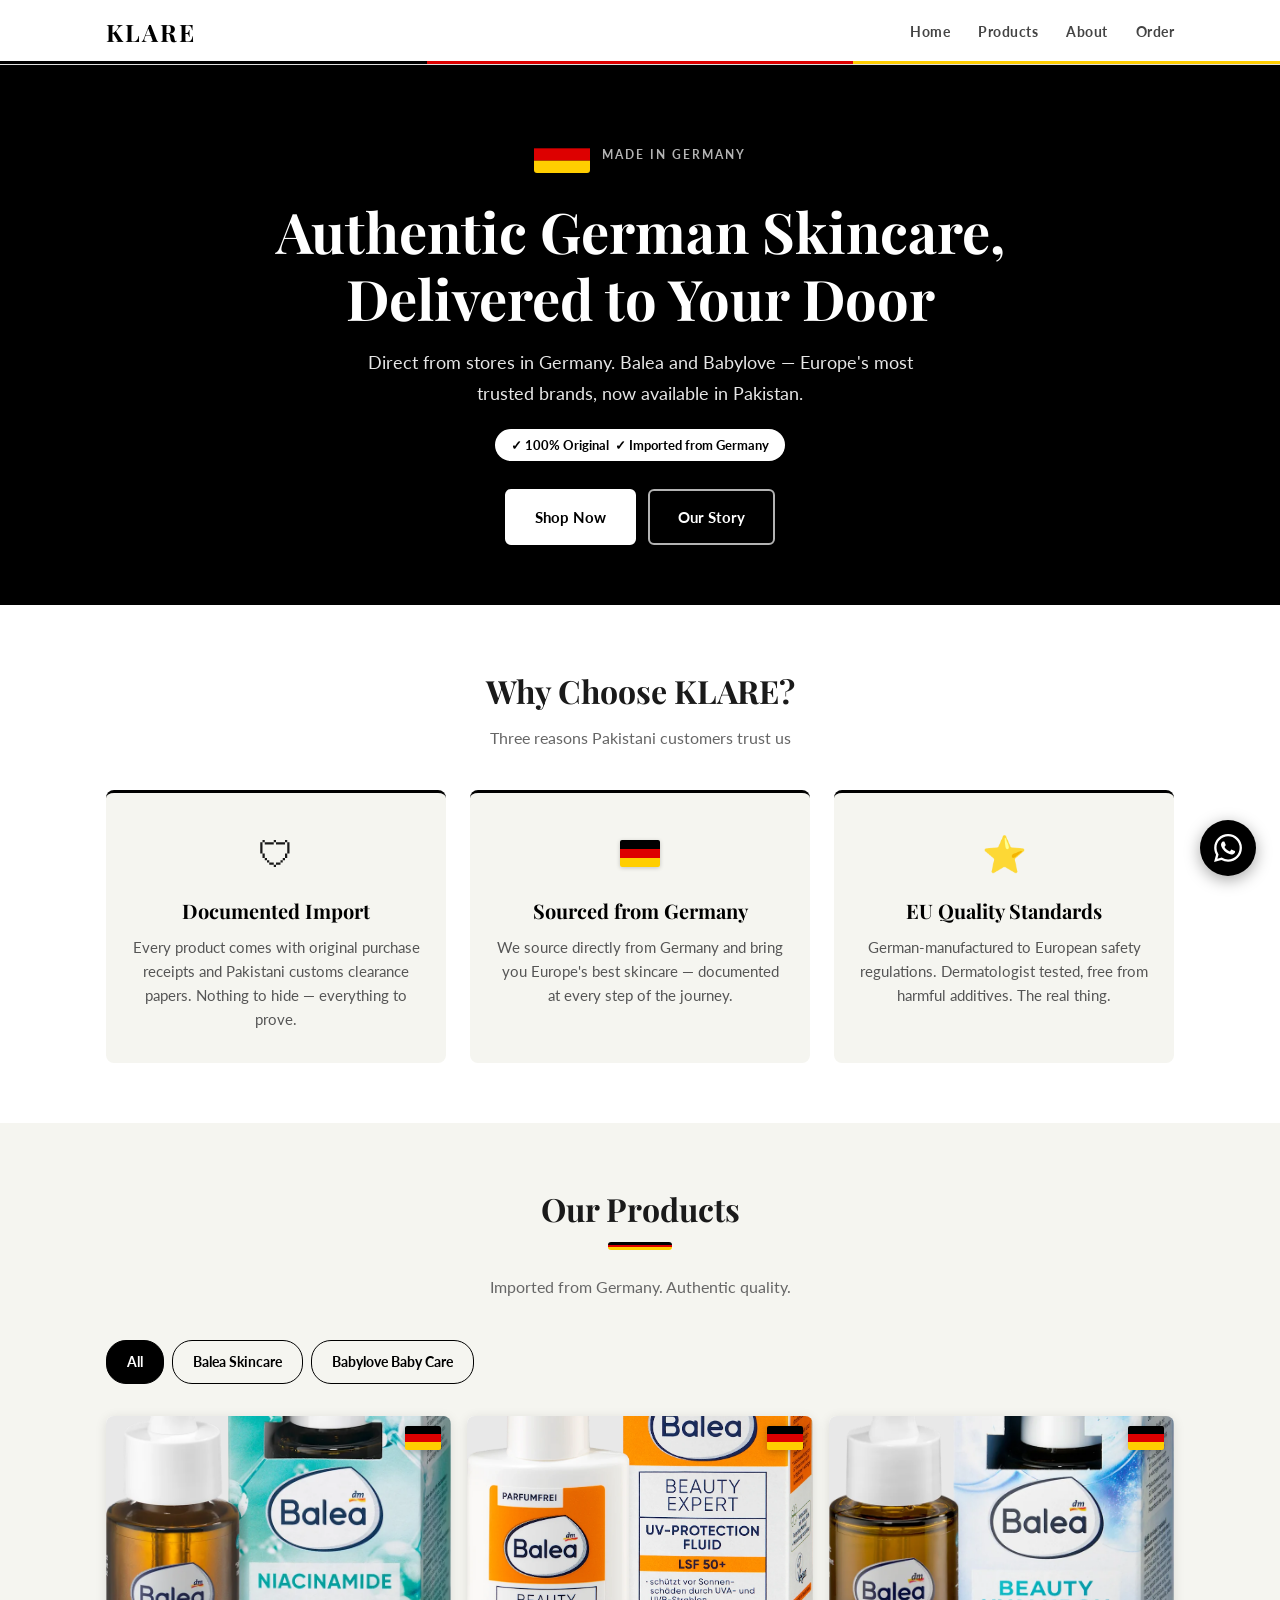
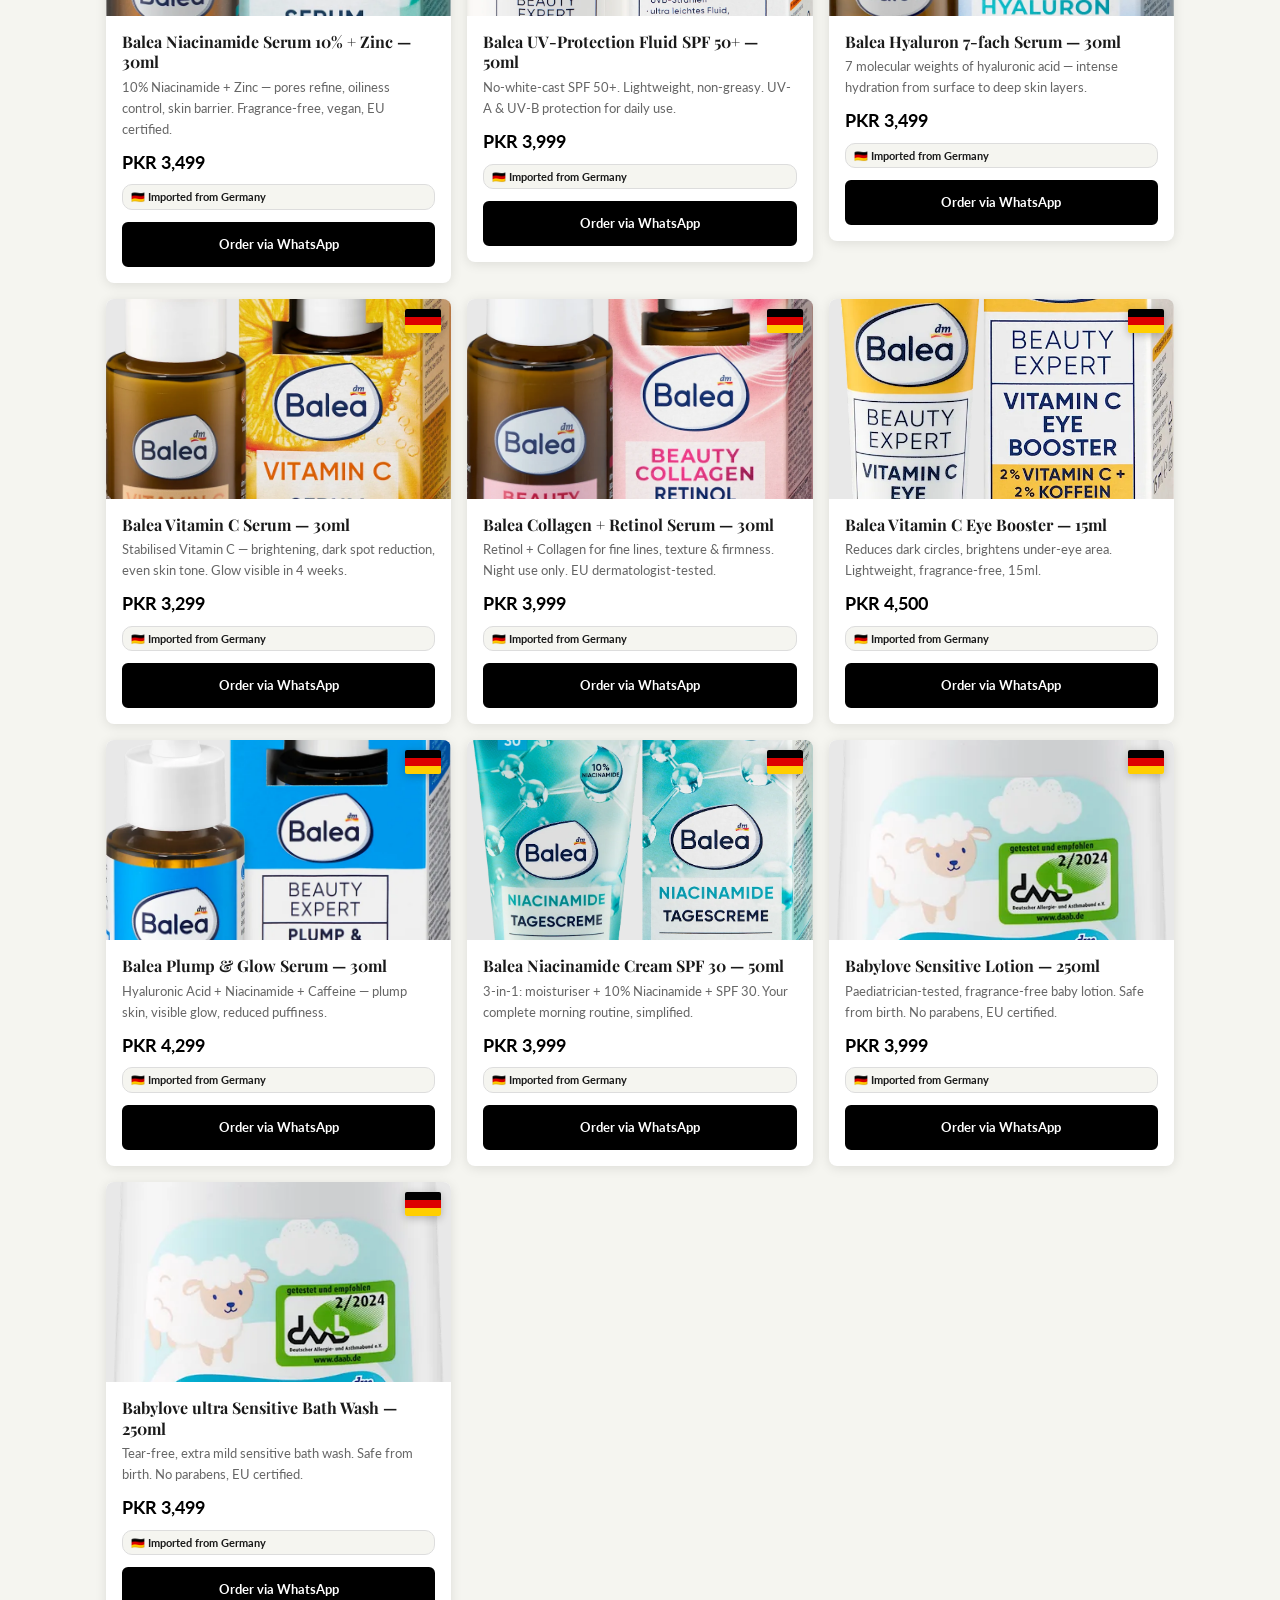
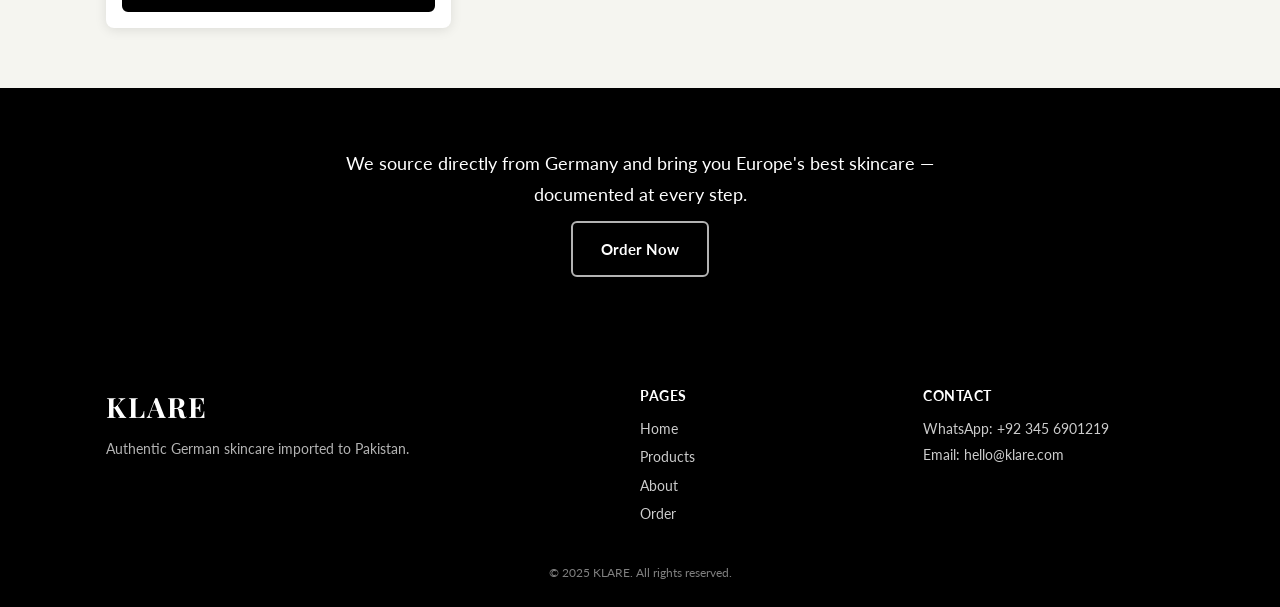
==== commit c6776ca1: "Add product photos and update names/sizes - Added products/ folder with 10 product subfolders and al" ====
--- a/index.html
+++ b/index.html
@@ -35,8 +35,6 @@
     <!-- HERO -->
     <section class="hero">
       <div class="container">
-
-        <!-- German flag artwork — the centrepiece -->
         <div class="hero-germany">
           <svg width="56" height="37" viewBox="0 0 56 37" xmlns="http://www.w3.org/2000/svg" aria-label="German flag">
             <rect width="56" height="12.33" y="0" fill="#000000"/>
@@ -45,7 +43,6 @@
           </svg>
           <span>Made in Germany</span>
         </div>
-
         <h1>Authentic German Skincare,<br>Delivered to Your Door</h1>
         <p>Direct from stores in Germany. Balea and Babylove — Europe's most trusted brands, now available in Pakistan.</p>
         <div class="badge">&#10003; 100% Original &nbsp;&#10003; Imported from Germany</div>
@@ -69,7 +66,6 @@
           </div>
           <div class="why-card">
             <div class="why-icon">
-              <!-- Inline German flag in the "Sourced from Germany" card icon -->
               <svg width="40" height="27" viewBox="0 0 40 27" xmlns="http://www.w3.org/2000/svg" style="display:inline-block;border-radius:2px;box-shadow:0 1px 4px rgba(0,0,0,0.2)">
                 <rect width="40" height="9" y="0" fill="#000000"/>
                 <rect width="40" height="9" y="9" fill="#DD0000"/>
@@ -104,9 +100,9 @@
         <div class="grid-3">
 
           <div><div class="product-card" data-category="balea">
-            <div class="img-placeholder">
-              <svg class="de-flag-badge" width="36" height="24" viewBox="0 0 36 24" xmlns="http://www.w3.org/2000/svg" aria-label="Made in Germany"><rect width="36" height="8" y="0" fill="#000000"/><rect width="36" height="8" y="8" fill="#DD0000"/><rect width="36" height="8" y="16" fill="#FFCE00"/></svg>
-              Photo Coming Soon
+            <div class="img-wrap">
+              <img src="products/Balea%20Niacinamide%20Serum%2010%25%20%2B%20Zinc%20%E2%80%94%2030ml/pic%201.webp" class="product-img" alt="Balea Niacinamide Serum 10% + Zinc" loading="lazy">
+              <svg class="de-flag-badge" width="36" height="24" viewBox="0 0 36 24" xmlns="http://www.w3.org/2000/svg" aria-label="Made in Germany"><rect width="36" height="8" y="0" fill="#000000"/><rect width="36" height="8" y="8" fill="#DD0000"/><rect width="36" height="8" y="16" fill="#FFCE00"/></svg>
             </div>
             <div class="card-body">
               <h3>Balea Niacinamide Serum 10% + Zinc — 30ml</h3>
@@ -118,9 +114,9 @@
           </div></div>
 
           <div><div class="product-card" data-category="balea">
-            <div class="img-placeholder">
-              <svg class="de-flag-badge" width="36" height="24" viewBox="0 0 36 24" xmlns="http://www.w3.org/2000/svg" aria-label="Made in Germany"><rect width="36" height="8" y="0" fill="#000000"/><rect width="36" height="8" y="8" fill="#DD0000"/><rect width="36" height="8" y="16" fill="#FFCE00"/></svg>
-              Photo Coming Soon
+            <div class="img-wrap">
+              <img src="products/Balea%20UV-Protection%20Fluid%20SPF%2050%2B%20%E2%80%94%2050ml/pic%201.webp" class="product-img" alt="Balea UV-Protection Fluid SPF 50+" loading="lazy">
+              <svg class="de-flag-badge" width="36" height="24" viewBox="0 0 36 24" xmlns="http://www.w3.org/2000/svg" aria-label="Made in Germany"><rect width="36" height="8" y="0" fill="#000000"/><rect width="36" height="8" y="8" fill="#DD0000"/><rect width="36" height="8" y="16" fill="#FFCE00"/></svg>
             </div>
             <div class="card-body">
               <h3>Balea UV-Protection Fluid SPF 50+ — 50ml</h3>
@@ -132,9 +128,9 @@
           </div></div>
 
           <div><div class="product-card" data-category="balea">
-            <div class="img-placeholder">
-              <svg class="de-flag-badge" width="36" height="24" viewBox="0 0 36 24" xmlns="http://www.w3.org/2000/svg" aria-label="Made in Germany"><rect width="36" height="8" y="0" fill="#000000"/><rect width="36" height="8" y="8" fill="#DD0000"/><rect width="36" height="8" y="16" fill="#FFCE00"/></svg>
-              Photo Coming Soon
+            <div class="img-wrap">
+              <img src="products/Balea%20Hyaluron%207-fach%20Serum%20%E2%80%94%2030ml/pic%201.webp" class="product-img" alt="Balea Hyaluron 7-fach Serum" loading="lazy">
+              <svg class="de-flag-badge" width="36" height="24" viewBox="0 0 36 24" xmlns="http://www.w3.org/2000/svg" aria-label="Made in Germany"><rect width="36" height="8" y="0" fill="#000000"/><rect width="36" height="8" y="8" fill="#DD0000"/><rect width="36" height="8" y="16" fill="#FFCE00"/></svg>
             </div>
             <div class="card-body">
               <h3>Balea Hyaluron 7-fach Serum — 30ml</h3>
@@ -146,9 +142,9 @@
           </div></div>
 
           <div><div class="product-card" data-category="balea">
-            <div class="img-placeholder">
-              <svg class="de-flag-badge" width="36" height="24" viewBox="0 0 36 24" xmlns="http://www.w3.org/2000/svg" aria-label="Made in Germany"><rect width="36" height="8" y="0" fill="#000000"/><rect width="36" height="8" y="8" fill="#DD0000"/><rect width="36" height="8" y="16" fill="#FFCE00"/></svg>
-              Photo Coming Soon
+            <div class="img-wrap">
+              <img src="products/Balea%20Vitamin%20C%20Serum%20%E2%80%94%2030ml/pic%201.webp" class="product-img" alt="Balea Vitamin C Serum" loading="lazy">
+              <svg class="de-flag-badge" width="36" height="24" viewBox="0 0 36 24" xmlns="http://www.w3.org/2000/svg" aria-label="Made in Germany"><rect width="36" height="8" y="0" fill="#000000"/><rect width="36" height="8" y="8" fill="#DD0000"/><rect width="36" height="8" y="16" fill="#FFCE00"/></svg>
             </div>
             <div class="card-body">
               <h3>Balea Vitamin C Serum — 30ml</h3>
@@ -160,9 +156,9 @@
           </div></div>
 
           <div><div class="product-card" data-category="balea">
-            <div class="img-placeholder">
-              <svg class="de-flag-badge" width="36" height="24" viewBox="0 0 36 24" xmlns="http://www.w3.org/2000/svg" aria-label="Made in Germany"><rect width="36" height="8" y="0" fill="#000000"/><rect width="36" height="8" y="8" fill="#DD0000"/><rect width="36" height="8" y="16" fill="#FFCE00"/></svg>
-              Photo Coming Soon
+            <div class="img-wrap">
+              <img src="products/Balea%20Collagen%20%2B%20Retinol%20Serum%20%E2%80%94%2030ml/pic%201.webp" class="product-img" alt="Balea Collagen + Retinol Serum" loading="lazy">
+              <svg class="de-flag-badge" width="36" height="24" viewBox="0 0 36 24" xmlns="http://www.w3.org/2000/svg" aria-label="Made in Germany"><rect width="36" height="8" y="0" fill="#000000"/><rect width="36" height="8" y="8" fill="#DD0000"/><rect width="36" height="8" y="16" fill="#FFCE00"/></svg>
             </div>
             <div class="card-body">
               <h3>Balea Collagen + Retinol Serum — 30ml</h3>
@@ -174,9 +170,9 @@
           </div></div>
 
           <div><div class="product-card" data-category="balea">
-            <div class="img-placeholder">
-              <svg class="de-flag-badge" width="36" height="24" viewBox="0 0 36 24" xmlns="http://www.w3.org/2000/svg" aria-label="Made in Germany"><rect width="36" height="8" y="0" fill="#000000"/><rect width="36" height="8" y="8" fill="#DD0000"/><rect width="36" height="8" y="16" fill="#FFCE00"/></svg>
-              Photo Coming Soon
+            <div class="img-wrap">
+              <img src="products/Balea%20Vitamin%20C%20Eye%20Booster%20%E2%80%94%2015ml/pic%201.webp" class="product-img" alt="Balea Vitamin C Eye Booster" loading="lazy">
+              <svg class="de-flag-badge" width="36" height="24" viewBox="0 0 36 24" xmlns="http://www.w3.org/2000/svg" aria-label="Made in Germany"><rect width="36" height="8" y="0" fill="#000000"/><rect width="36" height="8" y="8" fill="#DD0000"/><rect width="36" height="8" y="16" fill="#FFCE00"/></svg>
             </div>
             <div class="card-body">
               <h3>Balea Vitamin C Eye Booster — 15ml</h3>
@@ -188,9 +184,9 @@
           </div></div>
 
           <div><div class="product-card" data-category="balea">
-            <div class="img-placeholder">
-              <svg class="de-flag-badge" width="36" height="24" viewBox="0 0 36 24" xmlns="http://www.w3.org/2000/svg" aria-label="Made in Germany"><rect width="36" height="8" y="0" fill="#000000"/><rect width="36" height="8" y="8" fill="#DD0000"/><rect width="36" height="8" y="16" fill="#FFCE00"/></svg>
-              Photo Coming Soon
+            <div class="img-wrap">
+              <img src="products/Balea%20Plump%20%26%20Glow%20Serum%20%E2%80%94%2030ml/pic%201.webp" class="product-img" alt="Balea Plump &amp; Glow Serum" loading="lazy">
+              <svg class="de-flag-badge" width="36" height="24" viewBox="0 0 36 24" xmlns="http://www.w3.org/2000/svg" aria-label="Made in Germany"><rect width="36" height="8" y="0" fill="#000000"/><rect width="36" height="8" y="8" fill="#DD0000"/><rect width="36" height="8" y="16" fill="#FFCE00"/></svg>
             </div>
             <div class="card-body">
               <h3>Balea Plump &amp; Glow Serum — 30ml</h3>
@@ -202,9 +198,9 @@
           </div></div>
 
           <div><div class="product-card" data-category="balea">
-            <div class="img-placeholder">
-              <svg class="de-flag-badge" width="36" height="24" viewBox="0 0 36 24" xmlns="http://www.w3.org/2000/svg" aria-label="Made in Germany"><rect width="36" height="8" y="0" fill="#000000"/><rect width="36" height="8" y="8" fill="#DD0000"/><rect width="36" height="8" y="16" fill="#FFCE00"/></svg>
-              Photo Coming Soon
+            <div class="img-wrap">
+              <img src="products/Balea%20Niacinamide%20Cream%20SPF%2030%20%E2%80%94%2050ml/pic%201.webp" class="product-img" alt="Balea Niacinamide Cream SPF 30" loading="lazy">
+              <svg class="de-flag-badge" width="36" height="24" viewBox="0 0 36 24" xmlns="http://www.w3.org/2000/svg" aria-label="Made in Germany"><rect width="36" height="8" y="0" fill="#000000"/><rect width="36" height="8" y="8" fill="#DD0000"/><rect width="36" height="8" y="16" fill="#FFCE00"/></svg>
             </div>
             <div class="card-body">
               <h3>Balea Niacinamide Cream SPF 30 — 50ml</h3>
@@ -216,30 +212,30 @@
           </div></div>
 
           <div><div class="product-card" data-category="babylove">
-            <div class="img-placeholder">
-              <svg class="de-flag-badge" width="36" height="24" viewBox="0 0 36 24" xmlns="http://www.w3.org/2000/svg" aria-label="Made in Germany"><rect width="36" height="8" y="0" fill="#000000"/><rect width="36" height="8" y="8" fill="#DD0000"/><rect width="36" height="8" y="16" fill="#FFCE00"/></svg>
-              Photo Coming Soon
-            </div>
-            <div class="card-body">
-              <h3>Babylove Sensitive Lotion — 200ml</h3>
+            <div class="img-wrap">
+              <img src="products/Babylove%20Sensitive%20Lotion%20%E2%80%94%20250ml/pic%201.webp" class="product-img" alt="Babylove Sensitive Lotion" loading="lazy">
+              <svg class="de-flag-badge" width="36" height="24" viewBox="0 0 36 24" xmlns="http://www.w3.org/2000/svg" aria-label="Made in Germany"><rect width="36" height="8" y="0" fill="#000000"/><rect width="36" height="8" y="8" fill="#DD0000"/><rect width="36" height="8" y="16" fill="#FFCE00"/></svg>
+            </div>
+            <div class="card-body">
+              <h3>Babylove Sensitive Lotion — 250ml</h3>
               <p class="desc">Paediatrician-tested, fragrance-free baby lotion. Safe from birth. No parabens, EU certified.</p>
               <div class="price">PKR 3,999</div>
               <span class="badge-small">&#127465;&#127466; Imported from Germany</span>
-              <a href="https://wa.me/923456901219?text=I%20want%20to%20order%3A%20Babylove%20Sensitive%20Lotion%20%E2%80%94%20200ml" class="btn-primary" target="_blank" rel="noopener">Order via WhatsApp</a>
+              <a href="https://wa.me/923456901219?text=I%20want%20to%20order%3A%20Babylove%20Sensitive%20Lotion%20%E2%80%94%20250ml" class="btn-primary" target="_blank" rel="noopener">Order via WhatsApp</a>
             </div>
           </div></div>
 
           <div><div class="product-card" data-category="babylove">
-            <div class="img-placeholder">
-              <svg class="de-flag-badge" width="36" height="24" viewBox="0 0 36 24" xmlns="http://www.w3.org/2000/svg" aria-label="Made in Germany"><rect width="36" height="8" y="0" fill="#000000"/><rect width="36" height="8" y="8" fill="#DD0000"/><rect width="36" height="8" y="16" fill="#FFCE00"/></svg>
-              Photo Coming Soon
-            </div>
-            <div class="card-body">
-              <h3>Babylove Sensitive Bath Wash — 200ml</h3>
+            <div class="img-wrap">
+              <img src="products/Babylove%20ultra%20Sensitive%20Bath%20Wash%20%E2%80%94%20250ml/pic%201.webp" class="product-img" alt="Babylove ultra Sensitive Bath Wash" loading="lazy">
+              <svg class="de-flag-badge" width="36" height="24" viewBox="0 0 36 24" xmlns="http://www.w3.org/2000/svg" aria-label="Made in Germany"><rect width="36" height="8" y="0" fill="#000000"/><rect width="36" height="8" y="8" fill="#DD0000"/><rect width="36" height="8" y="16" fill="#FFCE00"/></svg>
+            </div>
+            <div class="card-body">
+              <h3>Babylove ultra Sensitive Bath Wash — 250ml</h3>
               <p class="desc">Tear-free, extra mild sensitive bath wash. Safe from birth. No parabens, EU certified.</p>
               <div class="price">PKR 3,499</div>
               <span class="badge-small">&#127465;&#127466; Imported from Germany</span>
-              <a href="https://wa.me/923456901219?text=I%20want%20to%20order%3A%20Babylove%20Sensitive%20Bath%20Wash%20%E2%80%94%20200ml" class="btn-primary" target="_blank" rel="noopener">Order via WhatsApp</a>
+              <a href="https://wa.me/923456901219?text=I%20want%20to%20order%3A%20Babylove%20ultra%20Sensitive%20Bath%20Wash%20%E2%80%94%20250ml" class="btn-primary" target="_blank" rel="noopener">Order via WhatsApp</a>
             </div>
           </div></div>
 
--- a/css/style.css
+++ b/css/style.css
@@ -357,6 +357,20 @@
   .grid-2 { gap: 24px; }
 }
 
+/* ── Product image wrapper (real photos) ── */
+.img-wrap {
+  position: relative;
+  height: 200px;
+  overflow: hidden;
+  background: #e8e8e8;
+}
+.product-img {
+  width: 100%;
+  height: 100%;
+  object-fit: cover;
+  display: block;
+}
+
 /* ── Product card ── */
 .product-card {
   background: var(--white);
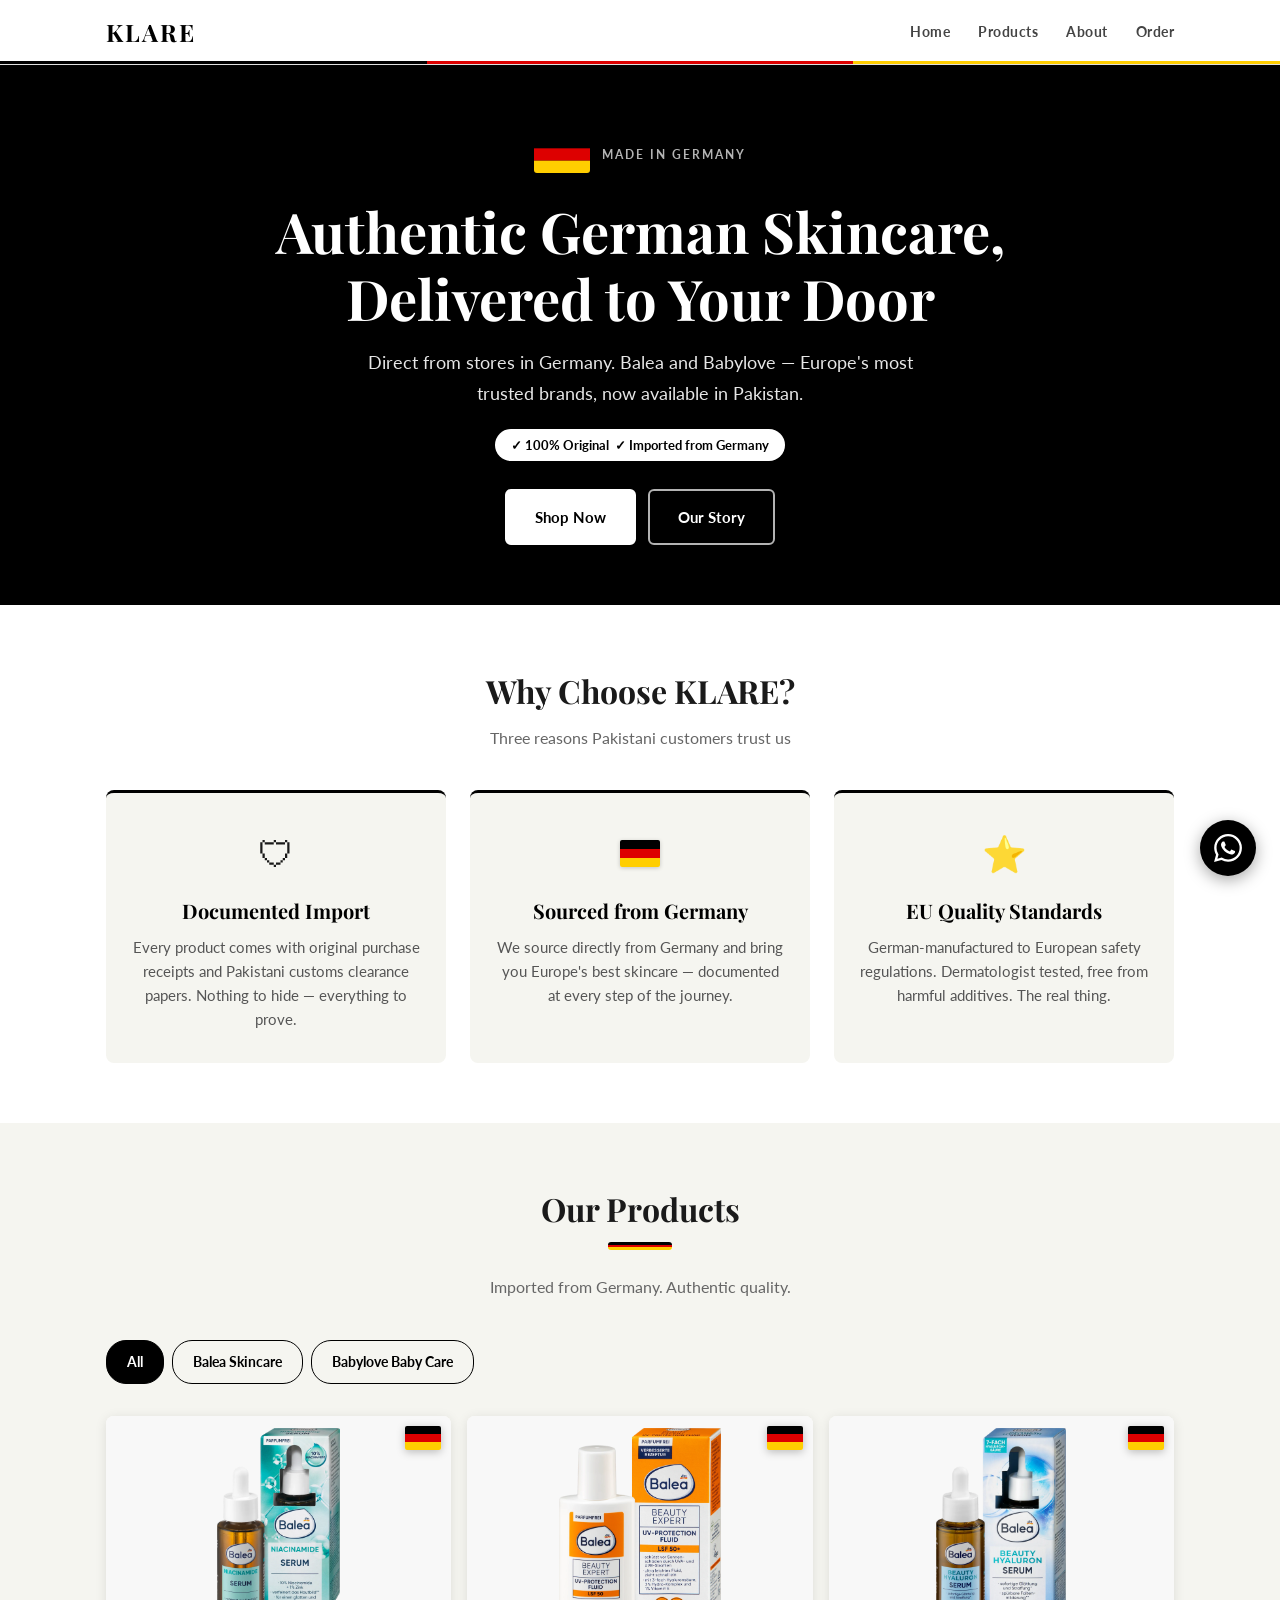
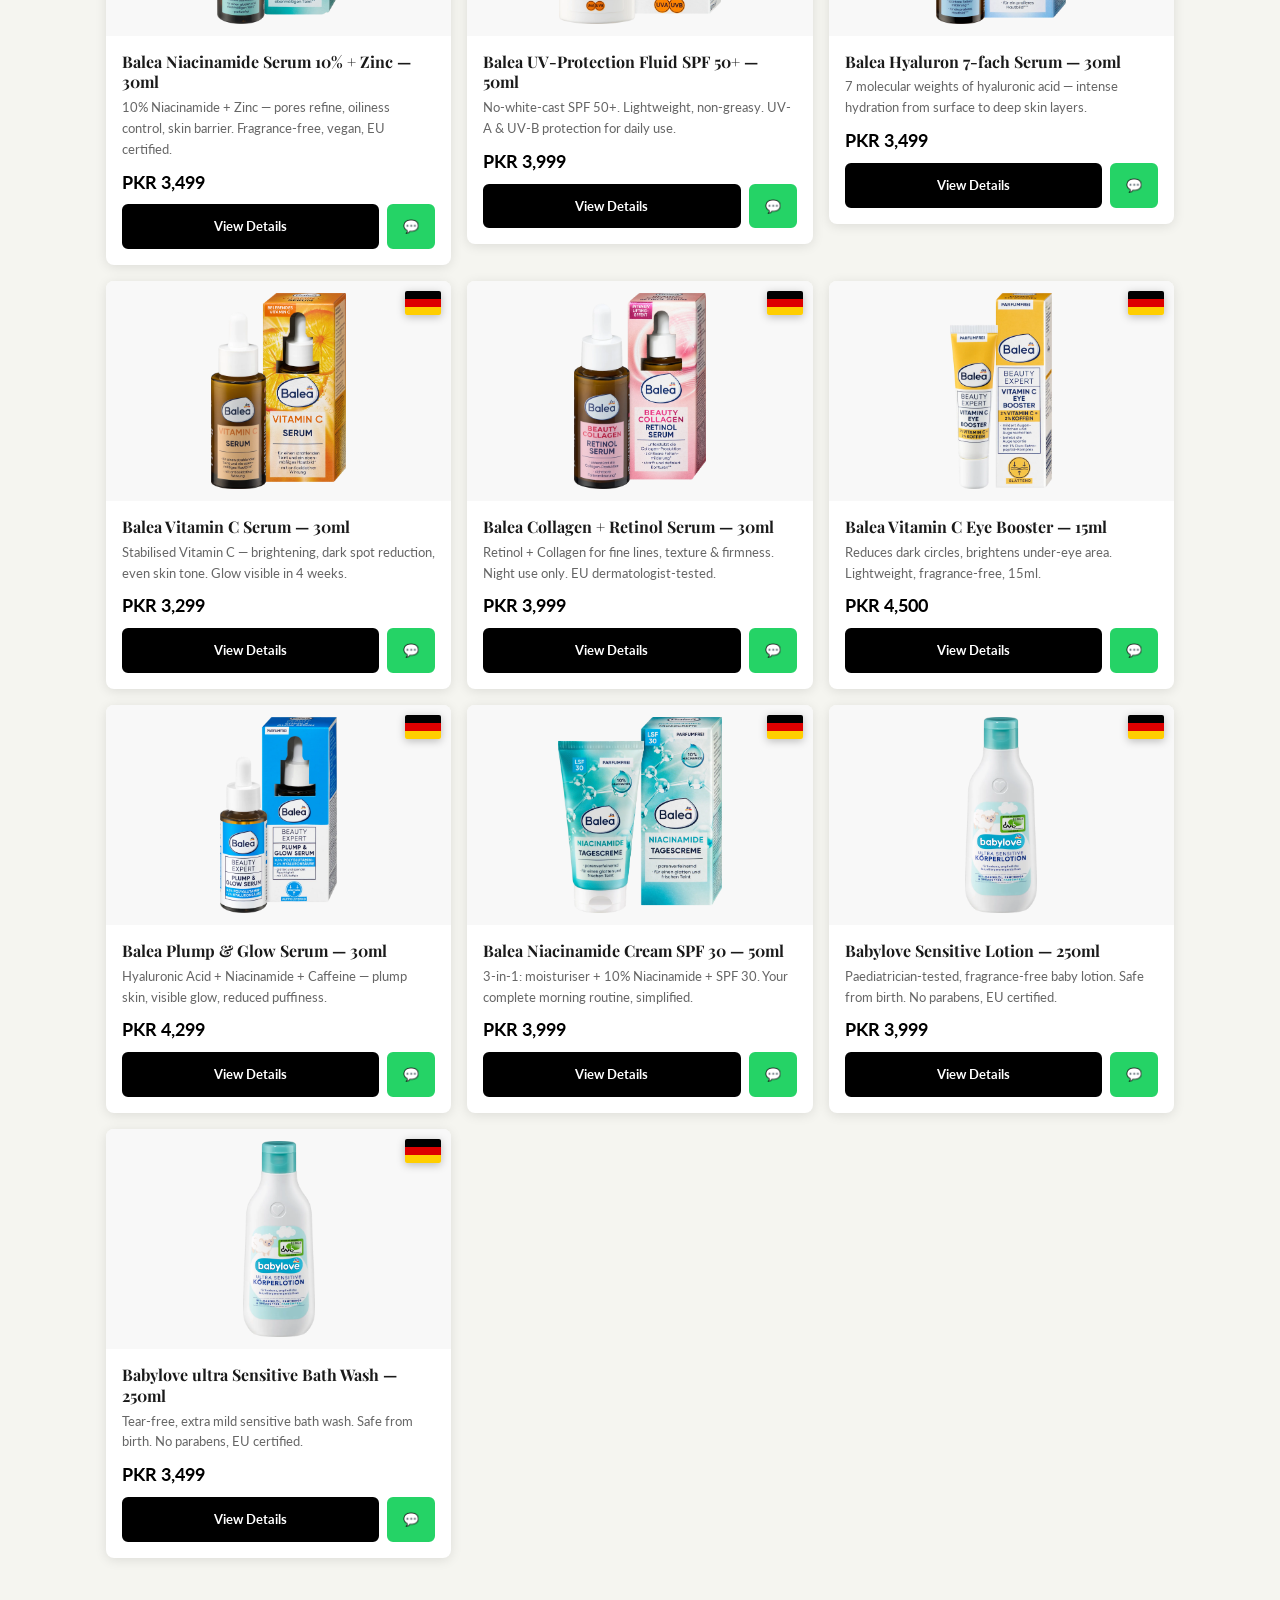
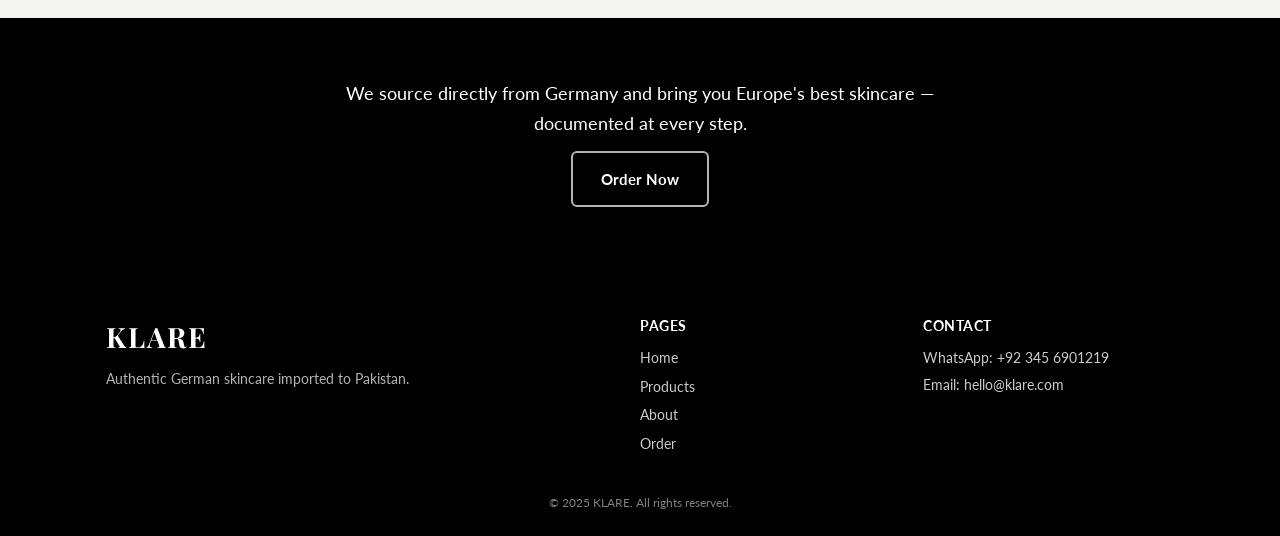
==== commit a05a2ef8: "Add product detail pages with gallery, descriptions and reviews - New product-detail.html template —" ====
--- a/index.html
+++ b/index.html
@@ -108,8 +108,10 @@
               <h3>Balea Niacinamide Serum 10% + Zinc — 30ml</h3>
               <p class="desc">10% Niacinamide + Zinc — pores refine, oiliness control, skin barrier. Fragrance-free, vegan, EU certified.</p>
               <div class="price">PKR 3,499</div>
-              <span class="badge-small">&#127465;&#127466; Imported from Germany</span>
-              <a href="https://wa.me/923456901219?text=I%20want%20to%20order%3A%20Balea%20Niacinamide%20Serum%2010%25%20%2B%20Zinc%20%E2%80%94%2030ml" class="btn-primary" target="_blank" rel="noopener">Order via WhatsApp</a>
+              <div class="card-actions">
+                <a href="product-detail.html?id=balea-niacinamide-serum" class="btn-primary card-btn">View Details</a>
+                <a href="https://wa.me/923456901219?text=I%20want%20to%20order%3A%20Balea%20Niacinamide%20Serum%2010%25%20%2B%20Zinc%20%E2%80%94%2030ml" class="btn-wa" target="_blank" rel="noopener">&#128172;</a>
+              </div>
             </div>
           </div></div>
 
@@ -122,8 +124,10 @@
               <h3>Balea UV-Protection Fluid SPF 50+ — 50ml</h3>
               <p class="desc">No-white-cast SPF 50+. Lightweight, non-greasy. UV-A &amp; UV-B protection for daily use.</p>
               <div class="price">PKR 3,999</div>
-              <span class="badge-small">&#127465;&#127466; Imported from Germany</span>
-              <a href="https://wa.me/923456901219?text=I%20want%20to%20order%3A%20Balea%20UV-Protection%20Fluid%20SPF%2050%2B%20%E2%80%94%2050ml" class="btn-primary" target="_blank" rel="noopener">Order via WhatsApp</a>
+              <div class="card-actions">
+                <a href="product-detail.html?id=balea-spf50" class="btn-primary card-btn">View Details</a>
+                <a href="https://wa.me/923456901219?text=I%20want%20to%20order%3A%20Balea%20UV-Protection%20Fluid%20SPF%2050%2B%20%E2%80%94%2050ml" class="btn-wa" target="_blank" rel="noopener">&#128172;</a>
+              </div>
             </div>
           </div></div>
 
@@ -136,8 +140,10 @@
               <h3>Balea Hyaluron 7-fach Serum — 30ml</h3>
               <p class="desc">7 molecular weights of hyaluronic acid — intense hydration from surface to deep skin layers.</p>
               <div class="price">PKR 3,499</div>
-              <span class="badge-small">&#127465;&#127466; Imported from Germany</span>
-              <a href="https://wa.me/923456901219?text=I%20want%20to%20order%3A%20Balea%20Hyaluron%207-fach%20Serum%20%E2%80%94%2030ml" class="btn-primary" target="_blank" rel="noopener">Order via WhatsApp</a>
+              <div class="card-actions">
+                <a href="product-detail.html?id=balea-hyaluron" class="btn-primary card-btn">View Details</a>
+                <a href="https://wa.me/923456901219?text=I%20want%20to%20order%3A%20Balea%20Hyaluron%207-fach%20Serum%20%E2%80%94%2030ml" class="btn-wa" target="_blank" rel="noopener">&#128172;</a>
+              </div>
             </div>
           </div></div>
 
@@ -150,8 +156,10 @@
               <h3>Balea Vitamin C Serum — 30ml</h3>
               <p class="desc">Stabilised Vitamin C — brightening, dark spot reduction, even skin tone. Glow visible in 4 weeks.</p>
               <div class="price">PKR 3,299</div>
-              <span class="badge-small">&#127465;&#127466; Imported from Germany</span>
-              <a href="https://wa.me/923456901219?text=I%20want%20to%20order%3A%20Balea%20Vitamin%20C%20Serum%20%E2%80%94%2030ml" class="btn-primary" target="_blank" rel="noopener">Order via WhatsApp</a>
+              <div class="card-actions">
+                <a href="product-detail.html?id=balea-vitamin-c-serum" class="btn-primary card-btn">View Details</a>
+                <a href="https://wa.me/923456901219?text=I%20want%20to%20order%3A%20Balea%20Vitamin%20C%20Serum%20%E2%80%94%2030ml" class="btn-wa" target="_blank" rel="noopener">&#128172;</a>
+              </div>
             </div>
           </div></div>
 
@@ -164,8 +172,10 @@
               <h3>Balea Collagen + Retinol Serum — 30ml</h3>
               <p class="desc">Retinol + Collagen for fine lines, texture &amp; firmness. Night use only. EU dermatologist-tested.</p>
               <div class="price">PKR 3,999</div>
-              <span class="badge-small">&#127465;&#127466; Imported from Germany</span>
-              <a href="https://wa.me/923456901219?text=I%20want%20to%20order%3A%20Balea%20Collagen%20%2B%20Retinol%20Serum%20%E2%80%94%2030ml" class="btn-primary" target="_blank" rel="noopener">Order via WhatsApp</a>
+              <div class="card-actions">
+                <a href="product-detail.html?id=balea-collagen-retinol" class="btn-primary card-btn">View Details</a>
+                <a href="https://wa.me/923456901219?text=I%20want%20to%20order%3A%20Balea%20Collagen%20%2B%20Retinol%20Serum%20%E2%80%94%2030ml" class="btn-wa" target="_blank" rel="noopener">&#128172;</a>
+              </div>
             </div>
           </div></div>
 
@@ -178,8 +188,10 @@
               <h3>Balea Vitamin C Eye Booster — 15ml</h3>
               <p class="desc">Reduces dark circles, brightens under-eye area. Lightweight, fragrance-free, 15ml.</p>
               <div class="price">PKR 4,500</div>
-              <span class="badge-small">&#127465;&#127466; Imported from Germany</span>
-              <a href="https://wa.me/923456901219?text=I%20want%20to%20order%3A%20Balea%20Vitamin%20C%20Eye%20Booster%20%E2%80%94%2015ml" class="btn-primary" target="_blank" rel="noopener">Order via WhatsApp</a>
+              <div class="card-actions">
+                <a href="product-detail.html?id=balea-eye-booster" class="btn-primary card-btn">View Details</a>
+                <a href="https://wa.me/923456901219?text=I%20want%20to%20order%3A%20Balea%20Vitamin%20C%20Eye%20Booster%20%E2%80%94%2015ml" class="btn-wa" target="_blank" rel="noopener">&#128172;</a>
+              </div>
             </div>
           </div></div>
 
@@ -192,8 +204,10 @@
               <h3>Balea Plump &amp; Glow Serum — 30ml</h3>
               <p class="desc">Hyaluronic Acid + Niacinamide + Caffeine — plump skin, visible glow, reduced puffiness.</p>
               <div class="price">PKR 4,299</div>
-              <span class="badge-small">&#127465;&#127466; Imported from Germany</span>
-              <a href="https://wa.me/923456901219?text=I%20want%20to%20order%3A%20Balea%20Plump%20%26%20Glow%20Serum%20%E2%80%94%2030ml" class="btn-primary" target="_blank" rel="noopener">Order via WhatsApp</a>
+              <div class="card-actions">
+                <a href="product-detail.html?id=balea-plump-glow" class="btn-primary card-btn">View Details</a>
+                <a href="https://wa.me/923456901219?text=I%20want%20to%20order%3A%20Balea%20Plump%20%26%20Glow%20Serum%20%E2%80%94%2030ml" class="btn-wa" target="_blank" rel="noopener">&#128172;</a>
+              </div>
             </div>
           </div></div>
 
@@ -206,8 +220,10 @@
               <h3>Balea Niacinamide Cream SPF 30 — 50ml</h3>
               <p class="desc">3-in-1: moisturiser + 10% Niacinamide + SPF 30. Your complete morning routine, simplified.</p>
               <div class="price">PKR 3,999</div>
-              <span class="badge-small">&#127465;&#127466; Imported from Germany</span>
-              <a href="https://wa.me/923456901219?text=I%20want%20to%20order%3A%20Balea%20Niacinamide%20Cream%20SPF%2030%20%E2%80%94%2050ml" class="btn-primary" target="_blank" rel="noopener">Order via WhatsApp</a>
+              <div class="card-actions">
+                <a href="product-detail.html?id=balea-niacinamide-cream" class="btn-primary card-btn">View Details</a>
+                <a href="https://wa.me/923456901219?text=I%20want%20to%20order%3A%20Balea%20Niacinamide%20Cream%20SPF%2030%20%E2%80%94%2050ml" class="btn-wa" target="_blank" rel="noopener">&#128172;</a>
+              </div>
             </div>
           </div></div>
 
@@ -220,8 +236,10 @@
               <h3>Babylove Sensitive Lotion — 250ml</h3>
               <p class="desc">Paediatrician-tested, fragrance-free baby lotion. Safe from birth. No parabens, EU certified.</p>
               <div class="price">PKR 3,999</div>
-              <span class="badge-small">&#127465;&#127466; Imported from Germany</span>
-              <a href="https://wa.me/923456901219?text=I%20want%20to%20order%3A%20Babylove%20Sensitive%20Lotion%20%E2%80%94%20250ml" class="btn-primary" target="_blank" rel="noopener">Order via WhatsApp</a>
+              <div class="card-actions">
+                <a href="product-detail.html?id=babylove-lotion" class="btn-primary card-btn">View Details</a>
+                <a href="https://wa.me/923456901219?text=I%20want%20to%20order%3A%20Babylove%20Sensitive%20Lotion%20%E2%80%94%20250ml" class="btn-wa" target="_blank" rel="noopener">&#128172;</a>
+              </div>
             </div>
           </div></div>
 
@@ -234,8 +252,10 @@
               <h3>Babylove ultra Sensitive Bath Wash — 250ml</h3>
               <p class="desc">Tear-free, extra mild sensitive bath wash. Safe from birth. No parabens, EU certified.</p>
               <div class="price">PKR 3,499</div>
-              <span class="badge-small">&#127465;&#127466; Imported from Germany</span>
-              <a href="https://wa.me/923456901219?text=I%20want%20to%20order%3A%20Babylove%20ultra%20Sensitive%20Bath%20Wash%20%E2%80%94%20250ml" class="btn-primary" target="_blank" rel="noopener">Order via WhatsApp</a>
+              <div class="card-actions">
+                <a href="product-detail.html?id=babylove-bath-wash" class="btn-primary card-btn">View Details</a>
+                <a href="https://wa.me/923456901219?text=I%20want%20to%20order%3A%20Babylove%20ultra%20Sensitive%20Bath%20Wash%20%E2%80%94%20250ml" class="btn-wa" target="_blank" rel="noopener">&#128172;</a>
+              </div>
             </div>
           </div></div>
 
--- a/css/style.css
+++ b/css/style.css
@@ -357,19 +357,284 @@
   .grid-2 { gap: 24px; }
 }
 
-/* ── Product image wrapper (real photos) ── */
+/* ── Product card image wrapper ── */
 .img-wrap {
   position: relative;
-  height: 200px;
+  height: 220px;
   overflow: hidden;
-  background: #e8e8e8;
+  background: #f8f8f8;
 }
 .product-img {
   width: 100%;
   height: 100%;
-  object-fit: cover;
+  object-fit: contain;
   display: block;
-}
+  padding: 12px;
+}
+
+/* ── Card actions (View Details + WhatsApp) ── */
+.card-actions {
+  display: flex;
+  gap: 8px;
+  margin-top: auto;
+}
+.card-btn {
+  flex: 1;
+  font-size: 13px !important;
+  padding: 10px 12px !important;
+}
+.btn-wa {
+  background: #25D366;
+  color: var(--white);
+  border: 2px solid #25D366;
+  border-radius: 6px;
+  padding: 10px 14px;
+  font-weight: 700;
+  font-size: 13px;
+  display: inline-flex;
+  align-items: center;
+  gap: 4px;
+  min-height: 44px;
+  cursor: pointer;
+  text-decoration: none;
+  transition: background 0.2s;
+  white-space: nowrap;
+  flex-shrink: 0;
+}
+.btn-wa:hover { background: #1da851; border-color: #1da851; }
+
+.product-title-link { color: inherit; text-decoration: none; }
+.product-title-link:hover { text-decoration: underline; }
+
+/* ─────────────────────────────────────────────────
+   PRODUCT DETAIL PAGE
+───────────────────────────────────────────────── */
+
+/* Breadcrumb bar */
+.breadcrumb-bar {
+  background: var(--grey);
+  border-bottom: 1px solid #e8e8e8;
+  padding: 12px 0;
+}
+.breadcrumb {
+  font-size: 13px;
+  color: #888;
+  display: flex;
+  flex-wrap: wrap;
+  align-items: center;
+  gap: 4px;
+}
+.breadcrumb a { color: #888; }
+.breadcrumb a:hover { color: var(--black); text-decoration: underline; }
+.breadcrumb .sep { color: #bbb; }
+
+/* Product detail layout */
+.product-detail-wrap {
+  display: grid;
+  grid-template-columns: 1fr;
+  gap: 40px;
+  padding: 40px 0;
+}
+@media (min-width: 768px) {
+  .product-detail-wrap { grid-template-columns: 1fr 1fr; gap: 60px; align-items: start; }
+}
+
+/* Gallery */
+.product-gallery { position: sticky; top: 80px; }
+.gallery-main {
+  aspect-ratio: 1;
+  background: #f8f8f8;
+  border-radius: 12px;
+  overflow: hidden;
+  display: flex;
+  align-items: center;
+  justify-content: center;
+  border: 1px solid #eee;
+}
+.gallery-main img {
+  width: 100%;
+  height: 100%;
+  object-fit: contain;
+  display: block;
+  padding: 16px;
+  transition: opacity 0.2s;
+}
+.gallery-thumbs {
+  display: flex;
+  gap: 8px;
+  flex-wrap: wrap;
+  margin-top: 12px;
+}
+.gallery-thumb {
+  width: 68px;
+  height: 68px;
+  object-fit: contain;
+  background: #f8f8f8;
+  border-radius: 8px;
+  cursor: pointer;
+  border: 2px solid transparent;
+  padding: 6px;
+  transition: border-color 0.2s;
+}
+.gallery-thumb:hover { border-color: #aaa; }
+.gallery-thumb.active { border-color: var(--black); }
+@media (max-width: 767px) {
+  .gallery-thumb { width: 56px; height: 56px; }
+}
+
+/* Product info panel */
+.product-info-panel { }
+.product-info-panel h1 { font-size: 26px; margin: 12px 0 4px; line-height: 1.3; }
+@media (min-width: 768px) {
+  .product-info-panel h1 { font-size: 30px; }
+}
+.product-badges-row { display: flex; gap: 8px; flex-wrap: wrap; margin-bottom: 4px; }
+.in-stock { background: #e8f5e9; color: #2E7D32; font-size: 11px; font-weight: 700; padding: 3px 10px; border-radius: 10px; display: inline-block; border: 1px solid #c8e6c9; }
+
+/* Ratings row */
+.rating-row-pd {
+  display: flex;
+  align-items: center;
+  gap: 8px;
+  margin-bottom: 16px;
+}
+.stars-display span { font-size: 18px; }
+.rating-avg-pd { font-weight: 700; font-size: 15px; }
+.rating-count-pd { color: #888; font-size: 13px; cursor: pointer; text-decoration: underline; }
+
+/* Price */
+.product-price-pd {
+  font-family: 'Playfair Display', serif;
+  font-size: 32px;
+  font-weight: 700;
+  color: var(--black);
+  margin: 0 0 20px;
+}
+
+/* Order button on product page */
+.order-wa-btn {
+  display: flex;
+  align-items: center;
+  justify-content: center;
+  gap: 10px;
+  width: 100%;
+  padding: 16px;
+  font-size: 16px !important;
+  margin-bottom: 28px;
+  border-radius: 8px;
+}
+
+/* Product info sections */
+.product-section { margin-bottom: 20px; }
+.product-section h3 {
+  font-family: 'Lato', sans-serif;
+  font-size: 13px;
+  font-weight: 700;
+  letter-spacing: 1px;
+  text-transform: uppercase;
+  color: #888;
+  margin: 0 0 8px;
+  padding-bottom: 6px;
+  border-bottom: 1px solid #eee;
+}
+.product-section p { font-size: 14px; color: #555; margin: 0; line-height: 1.7; }
+
+.benefits-list { list-style: none; padding: 0; margin: 0; }
+.benefits-list li {
+  padding: 6px 0;
+  font-size: 14px;
+  color: #444;
+  display: flex;
+  align-items: flex-start;
+  gap: 10px;
+  border-bottom: 1px solid #f5f5f5;
+}
+.benefits-list li::before { content: '✓'; color: var(--black); font-weight: 700; flex-shrink: 0; margin-top: 1px; }
+
+/* ─────────────────────────────────────────────────
+   REVIEWS SECTION
+───────────────────────────────────────────────── */
+.reviews-section { background: var(--grey); padding: 60px 0; }
+.reviews-section .section-heading { margin-bottom: 8px; }
+
+.reviews-layout {
+  display: grid;
+  grid-template-columns: 1fr;
+  gap: 32px;
+  margin-bottom: 40px;
+}
+@media (min-width: 768px) {
+  .reviews-layout { grid-template-columns: 200px 1fr; gap: 48px; }
+}
+
+/* Rating summary box */
+.rating-summary-box {
+  background: var(--white);
+  border-radius: 12px;
+  padding: 28px 24px;
+  text-align: center;
+  border: 1px solid #e8e8e8;
+}
+.avg-score-big {
+  font-family: 'Playfair Display', serif;
+  font-size: 60px;
+  font-weight: 700;
+  line-height: 1;
+  color: var(--black);
+  display: block;
+  margin-bottom: 8px;
+}
+.stars-display-lg { display: block; margin-bottom: 8px; }
+.review-count-sm { font-size: 13px; color: #888; }
+
+/* Review form */
+.review-form-box {
+  background: var(--white);
+  border-radius: 12px;
+  padding: 28px;
+  border: 1px solid #e8e8e8;
+}
+.review-form-box h3 { margin: 0 0 20px; font-size: 20px; }
+.star-input-row {
+  display: flex;
+  gap: 4px;
+  margin-bottom: 4px;
+}
+.star-btn {
+  background: none;
+  border: none;
+  font-size: 32px;
+  color: #ccc;
+  cursor: pointer;
+  padding: 0 2px;
+  line-height: 1;
+  transition: color 0.1s, transform 0.1s;
+}
+.star-btn:hover { transform: scale(1.2); }
+.star-hint { font-size: 12px; color: #aaa; margin-bottom: 16px; display: block; }
+
+/* Review list */
+.reviews-list { }
+.no-reviews { text-align: center; color: #999; padding: 32px; background: var(--white); border-radius: 12px; font-size: 15px; }
+.review-item {
+  background: var(--white);
+  border-radius: 10px;
+  padding: 20px;
+  margin-bottom: 12px;
+  border: 1px solid #e8e8e8;
+}
+.review-header {
+  display: flex;
+  align-items: center;
+  justify-content: space-between;
+  margin-bottom: 8px;
+  flex-wrap: wrap;
+  gap: 8px;
+}
+.reviewer-name { font-weight: 700; font-size: 15px; }
+.review-meta { display: flex; align-items: center; gap: 8px; }
+.review-date { font-size: 12px; color: #aaa; }
+.review-body { font-size: 14px; color: #555; line-height: 1.7; margin: 0; }
 
 /* ── Product card ── */
 .product-card {
